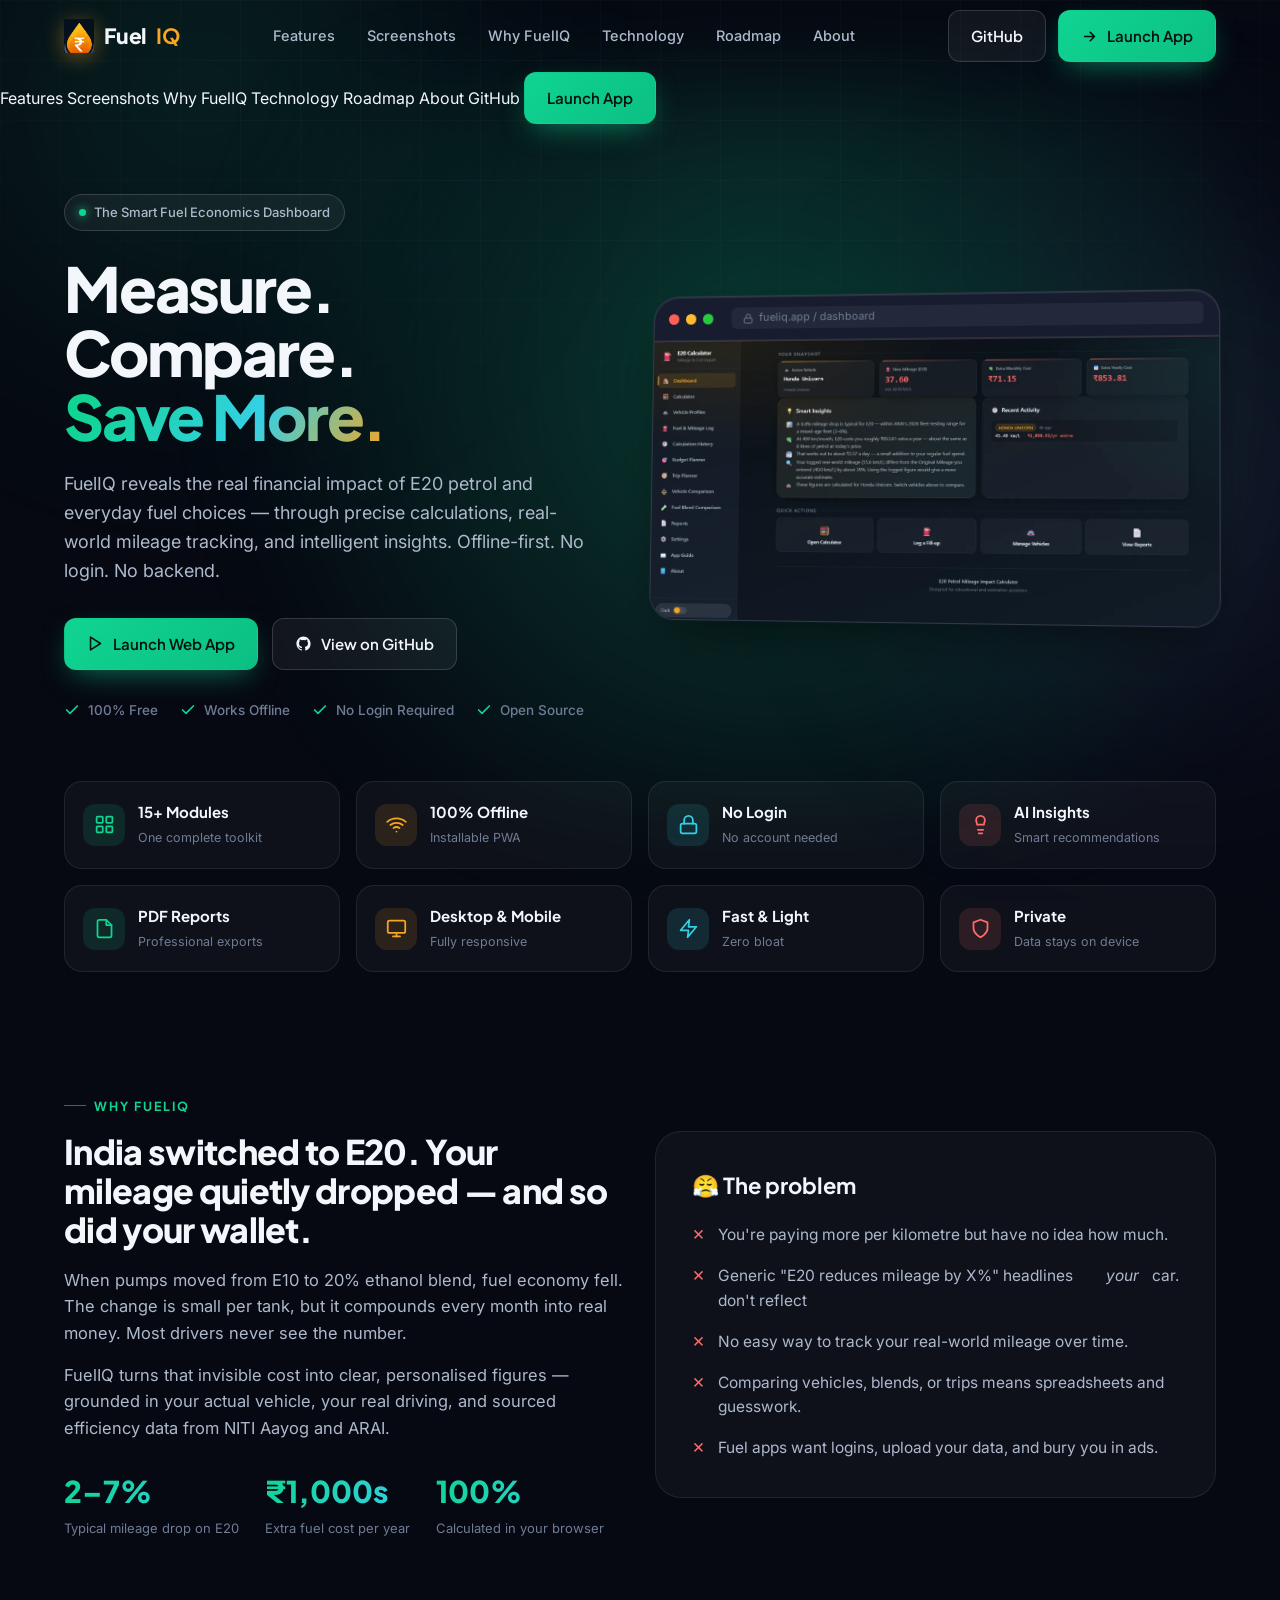
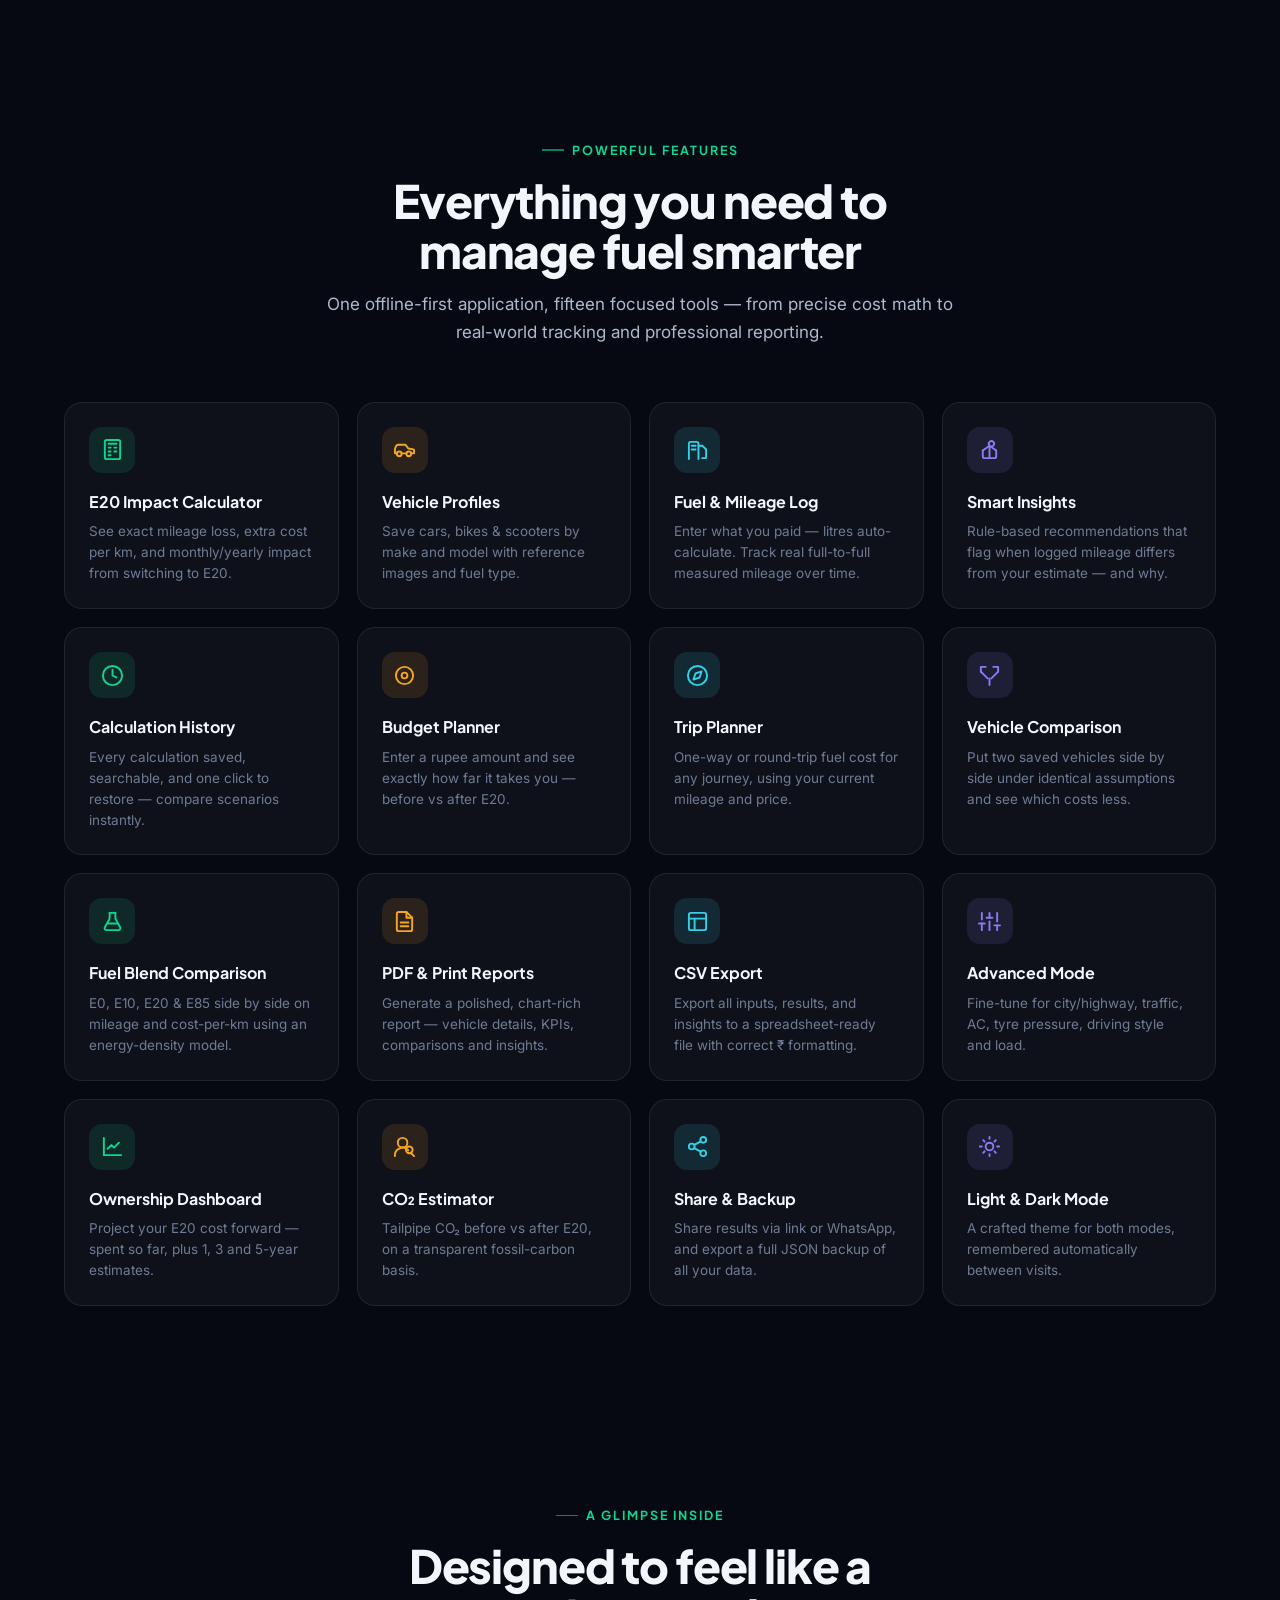
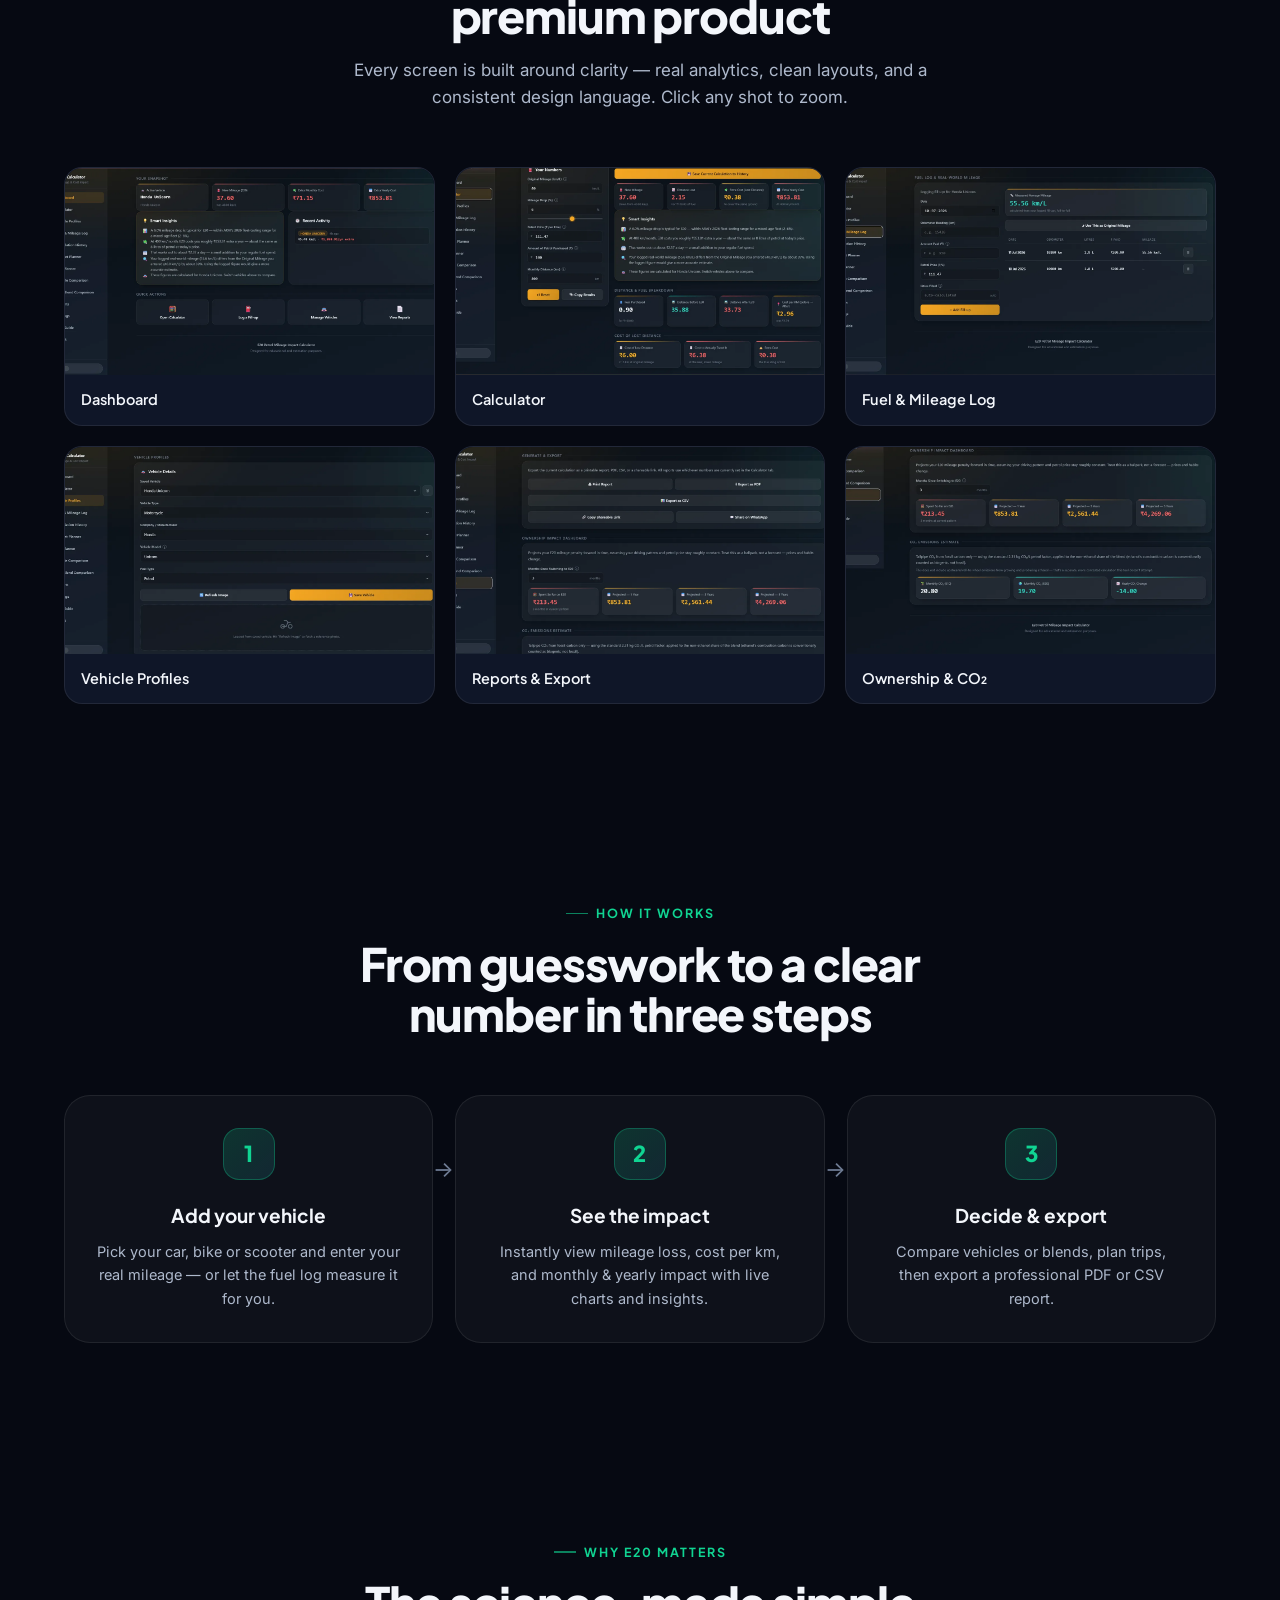
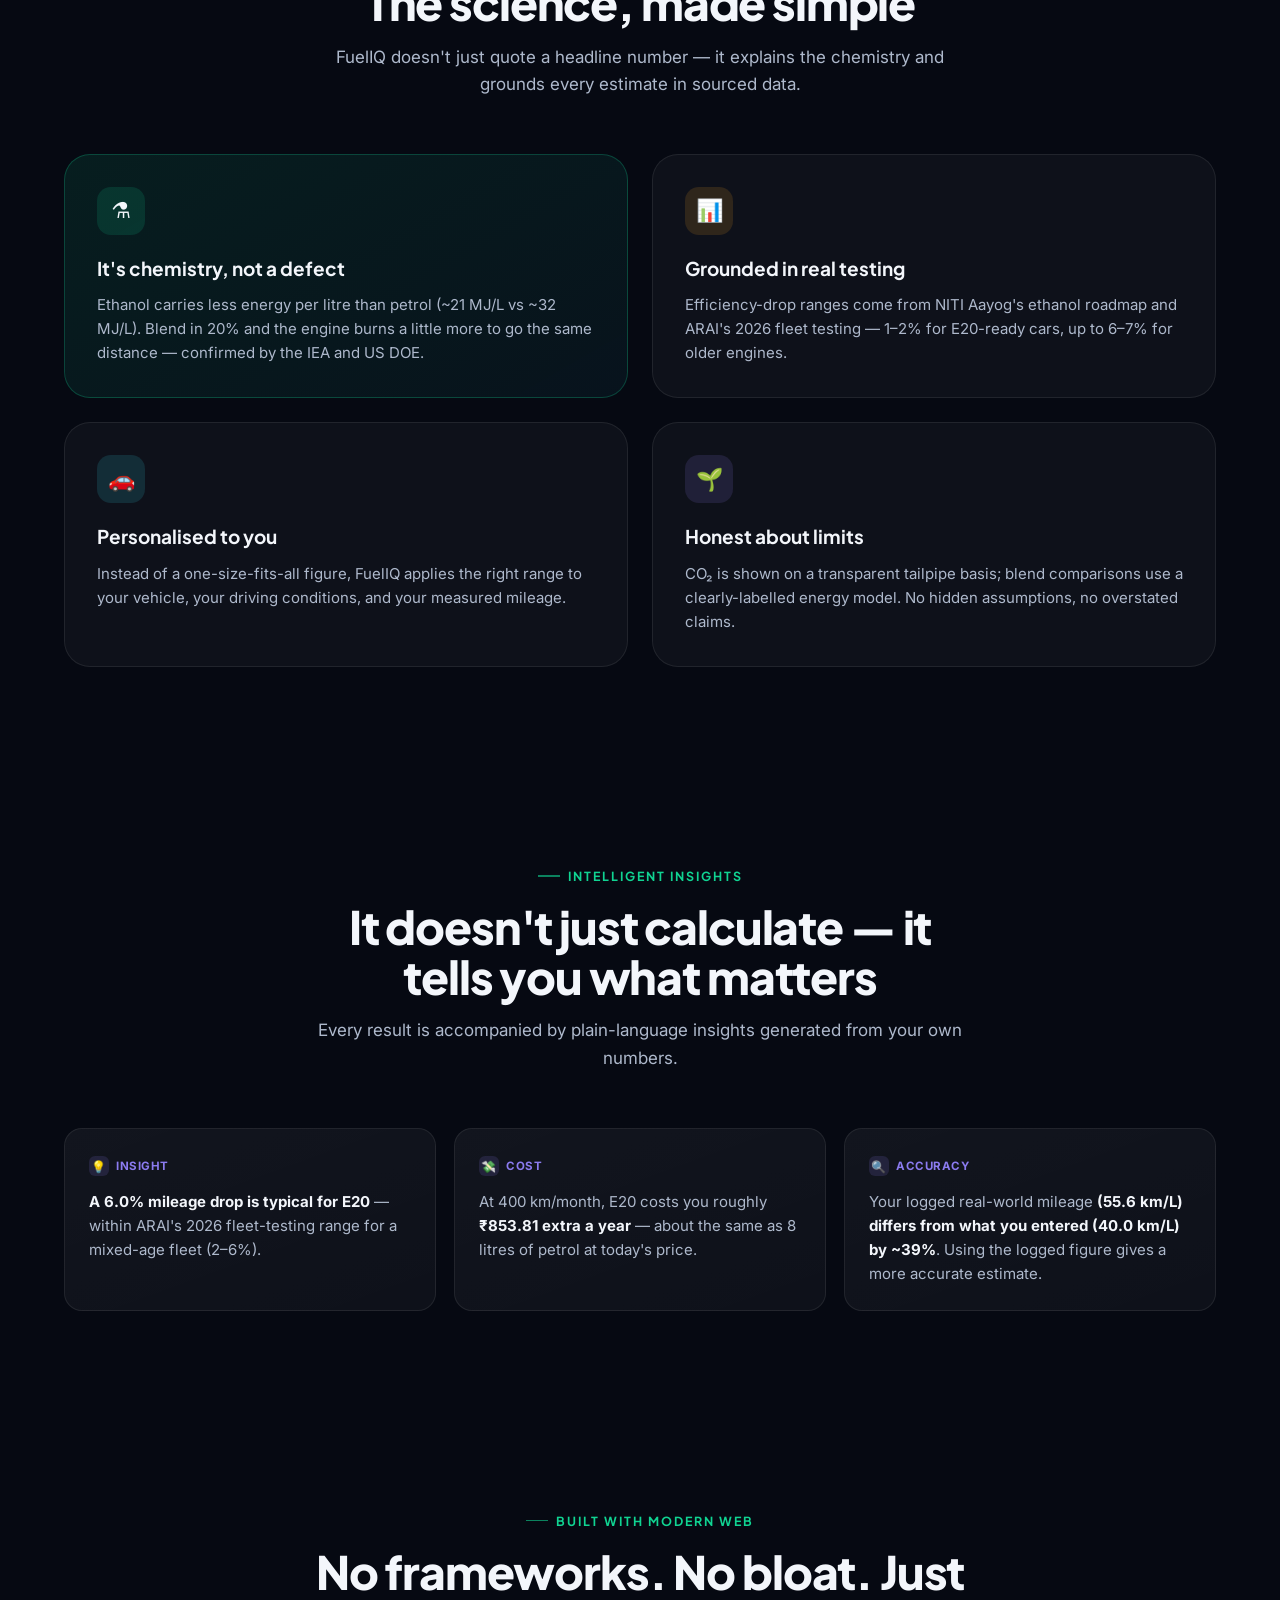
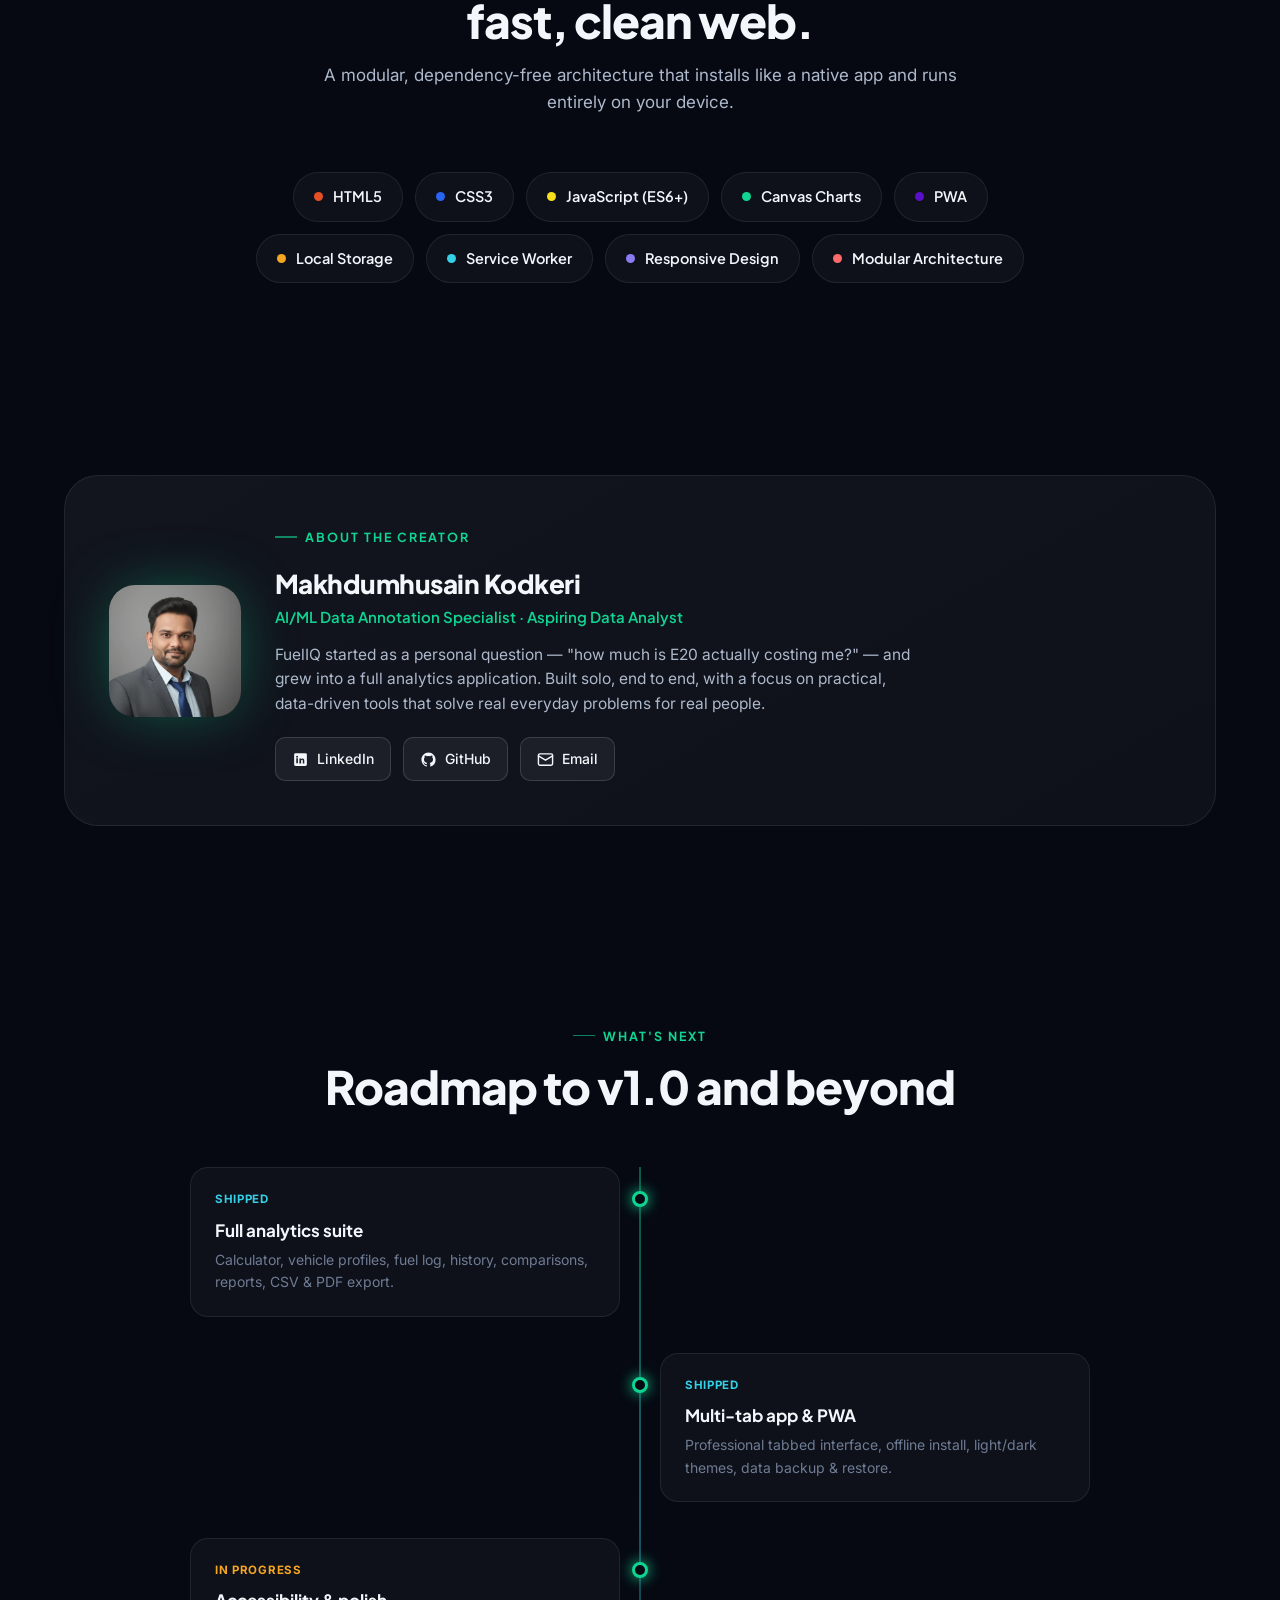
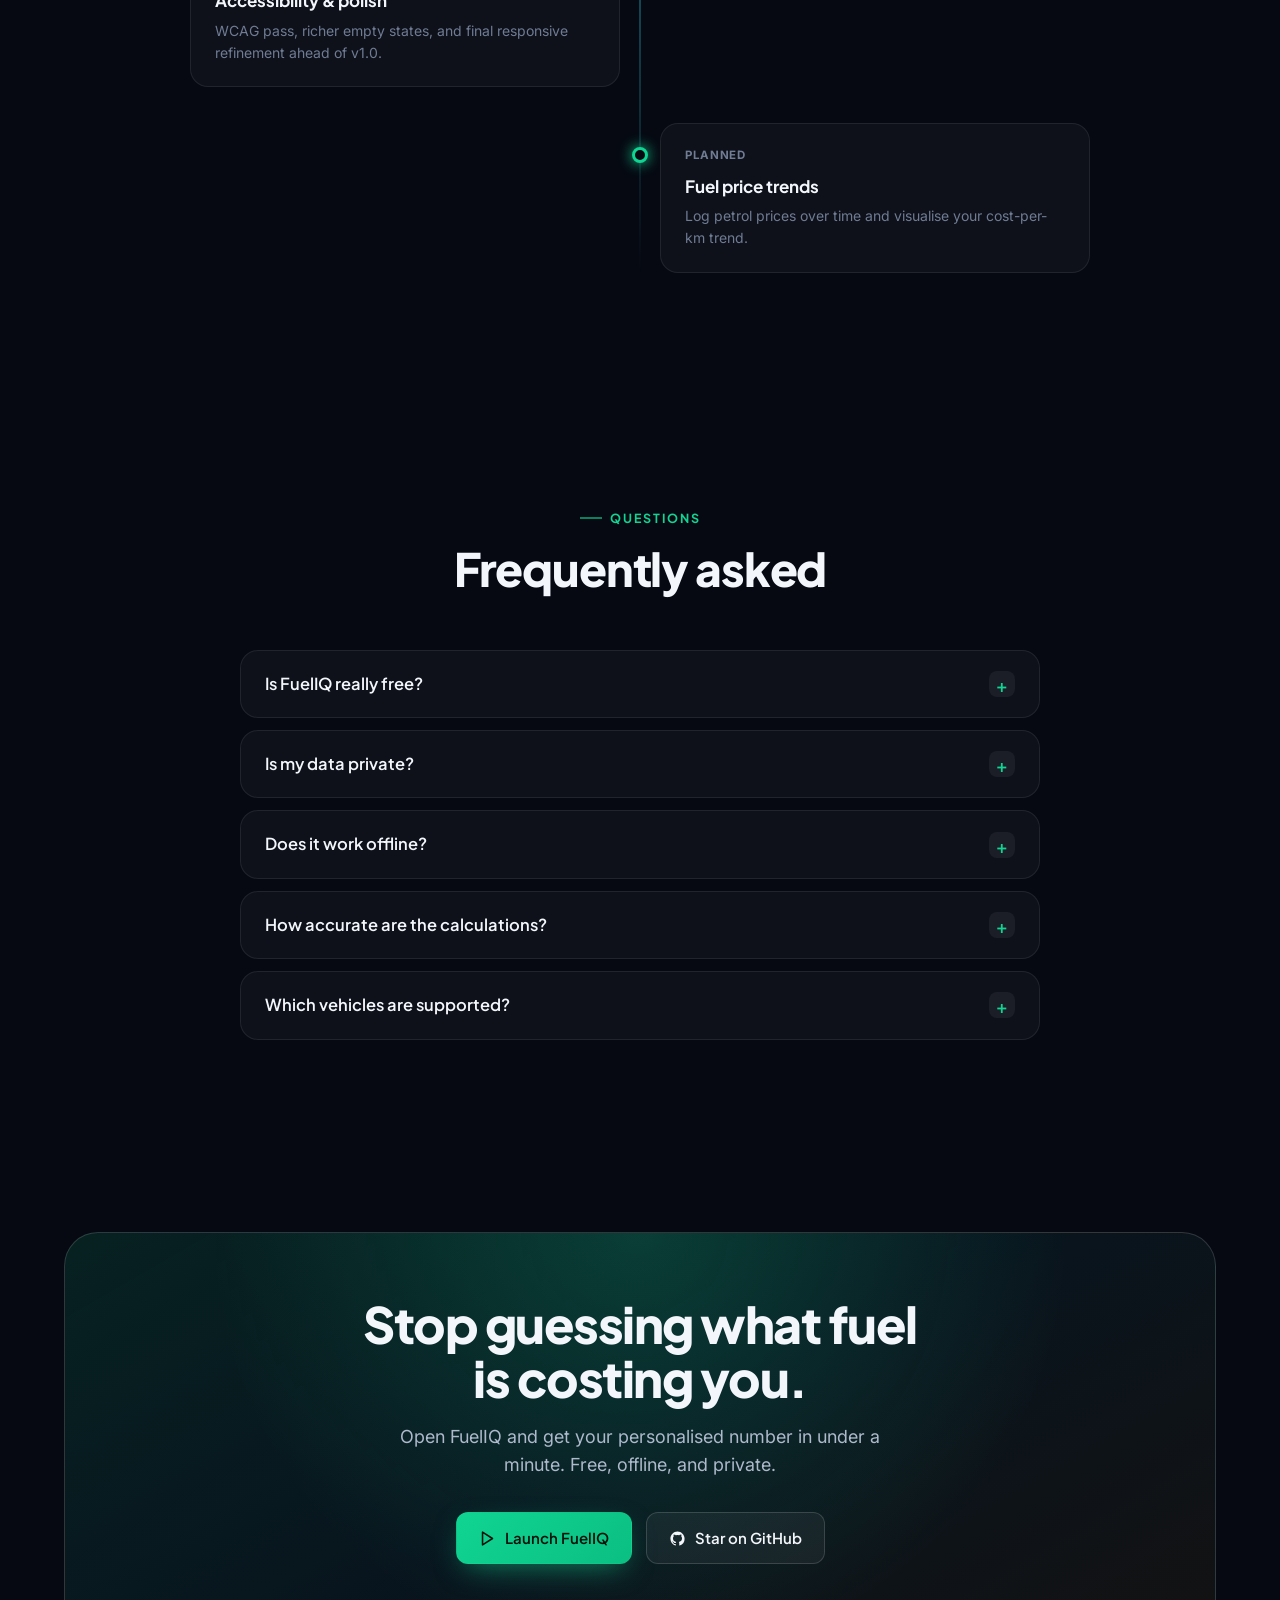
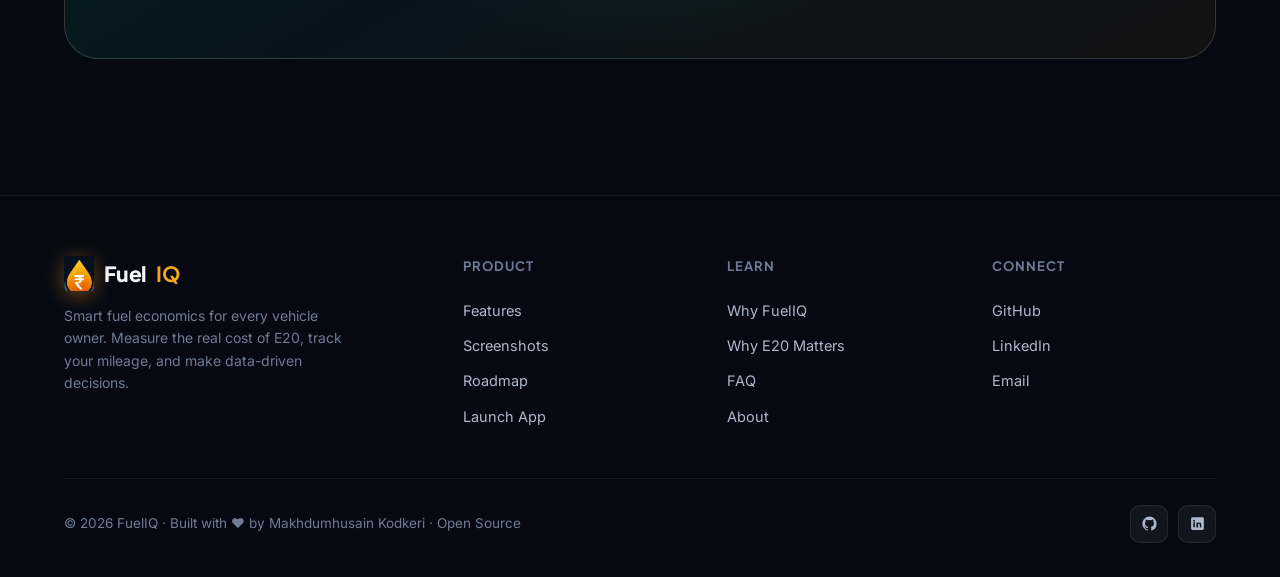
==== index.html @ 0dca6114 "Initial Deploy Initial Deploy" ====
<!DOCTYPE html>
<html lang="en">
<head>
<meta charset="UTF-8">
<meta name="viewport" content="width=device-width, initial-scale=1.0">
<title>FuelIQ — Measure. Compare. Save. | Smart Fuel Economics</title>
<meta name="description" content="FuelIQ is a premium offline-first PWA that reveals the real financial impact of E20 petrol and everyday fuel choices — mileage loss, extra cost, ownership impact, AI insights, and professional reports. No login. No backend.">
<meta name="keywords" content="FuelIQ, E20 calculator, fuel mileage, petrol cost, ethanol blend, PWA, fuel economics, mileage tracker">
<meta name="author" content="Makhdumhusain Kodkeri">
<meta name="theme-color" content="#070b16">
<!-- Open Graph / social -->
<meta property="og:type" content="website">
<meta property="og:title" content="FuelIQ — Measure. Compare. Save.">
<meta property="og:description" content="Understand the real financial impact of E20 petrol and everyday fuel choices through intelligent calculations and analytics.">
<meta property="og:image" content="[data-uri]">
<meta name="twitter:card" content="summary_large_image">
<link rel="icon" href="[data-uri]">
<link rel="apple-touch-icon" href="[data-uri]">
<link rel="preconnect" href="https://fonts.googleapis.com">
<link rel="preconnect" href="https://fonts.gstatic.com" crossorigin>
<link href="https://fonts.googleapis.com/css2?family=Plus+Jakarta+Sans:wght@400;500;600;700;800&family=Inter:wght@400;500;600&display=swap" rel="stylesheet">
<style>
  :root{
    /* Base */
    --bg-0:#060912;
    --bg-1:#0a0f1e;
    --bg-2:#0f1628;
    --surface:rgba(255,255,255,0.035);
    --surface-2:rgba(255,255,255,0.05);
    --brd:rgba(255,255,255,0.08);
    --brd-hi:rgba(255,255,255,0.15);
    /* Text */
    --t0:#f3f6fb;
    --t1:#aeb9cc;
    --t2:#6f7c94;
    /* Accents */
    --emerald:#10d492;
    --amber:#f5a623;
    --coral:#ff6b6b;
    --cyan:#35d0e6;
    --violet:#8b7bf0;
    /* Radii */
    --r-sm:12px;
    --r-md:18px;
    --r-lg:26px;
    --r-xl:34px;
    --f-display:'Plus Jakarta Sans','Segoe UI',system-ui,sans-serif;
    --f-body:'Inter','Segoe UI',system-ui,sans-serif;
    --maxw:1200px;
    --shadow:0 24px 60px -24px rgba(0,0,0,0.7);
    --glow-emerald:0 0 60px -12px rgba(16,212,146,0.5);
  }
  *{margin:0;padding:0;box-sizing:border-box}
  html{scroll-behavior:smooth;scroll-padding-top:90px}
  body{
    font-family:var(--f-body);
    background:var(--bg-0);
    color:var(--t0);
    line-height:1.6;
    overflow-x:hidden;
    -webkit-font-smoothing:antialiased;
  }
  /* Ambient background glows */
  .bg-mesh{position:fixed;inset:0;z-index:-2;overflow:hidden;pointer-events:none}
  .bg-mesh::before,.bg-mesh::after{content:"";position:absolute;border-radius:50%;filter:blur(120px);opacity:.5}
  .bg-mesh::before{width:640px;height:640px;top:-220px;left:-120px;background:radial-gradient(circle,rgba(16,212,146,0.35),transparent 70%)}
  .bg-mesh::after{width:720px;height:720px;top:120px;right:-260px;background:radial-gradient(circle,rgba(139,123,240,0.28),transparent 70%)}
  .bg-grid{position:fixed;inset:0;z-index:-1;pointer-events:none;
    background-image:linear-gradient(rgba(255,255,255,0.025) 1px,transparent 1px),linear-gradient(90deg,rgba(255,255,255,0.025) 1px,transparent 1px);
    background-size:60px 60px;
    mask-image:radial-gradient(ellipse 80% 60% at 50% 0%,#000 40%,transparent 100%);
    -webkit-mask-image:radial-gradient(ellipse 80% 60% at 50% 0%,#000 40%,transparent 100%);
  }
  a{color:inherit;text-decoration:none}
  img{max-width:100%;display:block}
  .wrap{max-width:var(--maxw);margin:0 auto;padding:0 24px}
  .accent-emerald{color:var(--emerald)}
  .accent-amber{color:var(--amber)}

  /* ---------- Buttons ---------- */
  .btn{
    display:inline-flex;align-items:center;gap:9px;font-family:var(--f-display);
    font-weight:600;font-size:15px;padding:13px 22px;border-radius:var(--r-sm);
    cursor:pointer;border:1px solid transparent;transition:transform .18s ease,box-shadow .25s ease,background .2s ease,border-color .2s ease;
    white-space:nowrap;
  }
  .btn:active{transform:translateY(1px)}
  .btn-primary{background:linear-gradient(135deg,var(--emerald),#0bbf82);color:#04120c;box-shadow:0 10px 30px -10px rgba(16,212,146,0.6)}
  .btn-primary:hover{transform:translateY(-2px);box-shadow:0 16px 40px -10px rgba(16,212,146,0.75)}
  .btn-ghost{background:var(--surface-2);color:var(--t0);border-color:var(--brd-hi)}
  .btn-ghost:hover{background:rgba(255,255,255,0.09);transform:translateY(-2px)}
  .btn svg{width:17px;height:17px}

  /* ---------- Nav ---------- */
  header.nav{position:sticky;top:0;z-index:100;transition:background .3s ease,border-color .3s ease,backdrop-filter .3s}
  header.nav.scrolled{background:rgba(8,12,22,0.72);backdrop-filter:blur(18px) saturate(140%);-webkit-backdrop-filter:blur(18px) saturate(140%);border-bottom:1px solid var(--brd)}
  .nav-inner{display:flex;align-items:center;justify-content:space-between;height:72px;max-width:var(--maxw);margin:0 auto;padding:0 24px}
  .brand{display:flex;align-items:center;gap:10px;font-family:var(--f-display);font-weight:800;font-size:21px;letter-spacing:-.01em}
  .brand img{width:30px;height:auto;filter:drop-shadow(0 4px 10px rgba(245,166,35,0.4))}
  .brand b{color:var(--amber)}
  .nav-links{display:flex;align-items:center;gap:6px}
  .nav-links a{color:var(--t1);font-size:14.5px;font-weight:500;padding:8px 13px;border-radius:9px;transition:color .18s,background .18s}
  .nav-links a:hover{color:var(--t0);background:var(--surface-2)}
  .nav-cta{display:flex;align-items:center;gap:12px}
  .hamburger{display:none;flex-direction:column;gap:5px;background:none;border:none;cursor:pointer;padding:8px}
  .hamburger span{width:22px;height:2px;background:var(--t0);border-radius:2px;transition:.25s}
  .hamburger.open span:nth-child(1){transform:translateY(7px) rotate(45deg)}
  .hamburger.open span:nth-child(2){opacity:0}
  .hamburger.open span:nth-child(3){transform:translateY(-7px) rotate(-45deg)}

  /* ---------- Section scaffolding ---------- */
  section{position:relative;padding:96px 0}
  .eyebrow{display:inline-flex;align-items:center;gap:8px;font-family:var(--f-display);font-size:12.5px;font-weight:700;letter-spacing:.16em;text-transform:uppercase;color:var(--emerald);margin-bottom:16px}
  .eyebrow::before{content:"";width:22px;height:1.5px;background:var(--emerald);opacity:.6}
  .section-head{text-align:center;max-width:660px;margin:0 auto 56px}
  .section-head .eyebrow{justify-content:center}
  h2.sec-title{font-family:var(--f-display);font-weight:800;font-size:clamp(30px,4vw,46px);line-height:1.08;letter-spacing:-.025em;margin-bottom:16px}
  .sec-sub{color:var(--t1);font-size:17px}

  /* ---------- Hero ---------- */
  .hero{padding:70px 0 60px}
  .hero-grid{display:grid;grid-template-columns:1.05fr 1.15fr;gap:54px;align-items:center}
  .hero-badge{display:inline-flex;align-items:center;gap:8px;background:var(--surface-2);border:1px solid var(--brd-hi);
    padding:7px 14px;border-radius:999px;font-size:13px;color:var(--t1);font-weight:500;margin-bottom:26px}
  .hero-badge .dot{width:7px;height:7px;border-radius:50%;background:var(--emerald);box-shadow:0 0 10px var(--emerald);animation:pulse 2.2s infinite}
  h1.hero-title{font-family:var(--f-display);font-weight:800;font-size:clamp(38px,5.4vw,62px);line-height:1.03;letter-spacing:-.035em;margin-bottom:22px}
  h1.hero-title .grad{background:linear-gradient(120deg,var(--emerald) 10%,var(--cyan) 60%,var(--amber) 100%);-webkit-background-clip:text;background-clip:text;-webkit-text-fill-color:transparent}
  .hero-desc{font-size:18px;color:var(--t1);max-width:520px;margin-bottom:32px}
  .hero-actions{display:flex;gap:14px;flex-wrap:wrap;margin-bottom:30px}
  .hero-trust{display:flex;gap:22px;flex-wrap:wrap}
  .hero-trust .ht{display:flex;align-items:center;gap:8px;font-size:13.5px;color:var(--t2);font-weight:500}
  .hero-trust svg{width:16px;height:16px;color:var(--emerald)}

  /* Browser mockup */
  .mockup{position:relative;border-radius:var(--r-lg);overflow:hidden;border:1px solid var(--brd-hi);
    background:var(--bg-2);box-shadow:var(--shadow),0 0 0 1px rgba(255,255,255,0.02);
    transform:perspective(1600px) rotateY(-8deg) rotateX(3deg);transition:transform .5s ease}
  .mockup:hover{transform:perspective(1600px) rotateY(-3deg) rotateX(1deg)}
  .mockup::after{content:"";position:absolute;inset:0;border-radius:var(--r-lg);pointer-events:none;box-shadow:inset 0 1px 0 rgba(255,255,255,0.08)}
  .mockup-bar{display:flex;align-items:center;gap:7px;padding:11px 15px;background:rgba(255,255,255,0.03);border-bottom:1px solid var(--brd)}
  .mockup-bar .d{width:11px;height:11px;border-radius:50%}
  .mockup-bar .d.r{background:#ff5f57}.mockup-bar .d.y{background:#febc2e}.mockup-bar .d.g{background:#28c840}
  .mockup-bar .url{margin-left:12px;flex:1;height:22px;border-radius:6px;background:rgba(255,255,255,0.05);display:flex;align-items:center;padding:0 12px;font-size:11px;color:var(--t2);gap:6px}
  .mockup img{width:100%;display:block}
  .hero-glow{position:absolute;inset:-40px;z-index:-1;background:radial-gradient(circle at 60% 40%,rgba(16,212,146,0.25),transparent 60%);filter:blur(50px)}

  /* ---------- Trust strip ---------- */
  .trust-strip{padding:0 0 20px}
  .trust-grid{display:grid;grid-template-columns:repeat(4,1fr);gap:16px}
  .trust-card{display:flex;align-items:center;gap:13px;background:var(--surface);border:1px solid var(--brd);
    border-radius:var(--r-md);padding:18px 18px;transition:border-color .25s,transform .25s,background .25s}
  .trust-card:hover{border-color:var(--brd-hi);transform:translateY(-3px);background:var(--surface-2)}
  .trust-ic{width:42px;height:42px;border-radius:12px;display:grid;place-items:center;flex-shrink:0;background:rgba(16,212,146,0.12)}
  .trust-ic svg{width:21px;height:21px;color:var(--emerald)}
  .trust-card:nth-child(4n+2) .trust-ic{background:rgba(245,166,35,0.12)}.trust-card:nth-child(4n+2) .trust-ic svg{color:var(--amber)}
  .trust-card:nth-child(4n+3) .trust-ic{background:rgba(53,208,230,0.12)}.trust-card:nth-child(4n+3) .trust-ic svg{color:var(--cyan)}
  .trust-card:nth-child(4n+4) .trust-ic{background:rgba(255,107,107,0.12)}.trust-card:nth-child(4n+4) .trust-ic svg{color:var(--coral)}
  .trust-card b{font-family:var(--f-display);font-weight:700;font-size:15px;display:block}
  .trust-card span{font-size:12.5px;color:var(--t2)}

  /* ---------- Why ---------- */
  .why-grid{display:grid;grid-template-columns:1fr 1fr;gap:30px;align-items:center}
  .why-problem{background:var(--surface);border:1px solid var(--brd);border-radius:var(--r-lg);padding:36px}
  .why-problem h3{font-family:var(--f-display);font-size:22px;font-weight:700;margin-bottom:20px;display:flex;align-items:center;gap:10px}
  .prob-list{list-style:none;display:flex;flex-direction:column;gap:16px}
  .prob-list li{display:flex;gap:13px;color:var(--t1);font-size:15.5px}
  .prob-list .x{color:var(--coral);flex-shrink:0;font-weight:700}
  .why-solution h3{font-family:var(--f-display);font-size:clamp(26px,3vw,34px);font-weight:800;line-height:1.15;letter-spacing:-.02em;margin-bottom:18px}
  .why-solution p{color:var(--t1);font-size:16.5px;margin-bottom:16px}
  .why-stat{display:flex;gap:26px;margin-top:26px;flex-wrap:wrap}
  .why-stat .s b{font-family:var(--f-display);font-size:30px;font-weight:800;background:linear-gradient(120deg,var(--emerald),var(--cyan));-webkit-background-clip:text;background-clip:text;-webkit-text-fill-color:transparent;display:block}
  .why-stat .s span{font-size:13px;color:var(--t2)}

  /* ---------- Features ---------- */
  .feat-grid{display:grid;grid-template-columns:repeat(4,1fr);gap:18px}
  .feat-card{background:var(--surface);border:1px solid var(--brd);border-radius:var(--r-md);padding:24px;transition:border-color .25s,transform .25s,background .25s;position:relative;overflow:hidden}
  .feat-card::before{content:"";position:absolute;top:0;left:0;right:0;height:2px;background:linear-gradient(90deg,var(--emerald),transparent);opacity:0;transition:opacity .3s}
  .feat-card:hover{transform:translateY(-4px);border-color:var(--brd-hi);background:var(--surface-2)}
  .feat-card:hover::before{opacity:1}
  .feat-ic{width:46px;height:46px;border-radius:13px;display:grid;place-items:center;margin-bottom:16px;background:rgba(16,212,146,0.12)}
  .feat-ic svg{width:23px;height:23px;color:var(--emerald)}
  .feat-card:nth-child(4n+2) .feat-ic{background:rgba(245,166,35,0.12)}.feat-card:nth-child(4n+2) .feat-ic svg{color:var(--amber)}
  .feat-card:nth-child(4n+3) .feat-ic{background:rgba(53,208,230,0.12)}.feat-card:nth-child(4n+3) .feat-ic svg{color:var(--cyan)}
  .feat-card:nth-child(4n+4) .feat-ic{background:rgba(139,123,240,0.12)}.feat-card:nth-child(4n+4) .feat-ic svg{color:var(--violet)}
  .feat-card h4{font-family:var(--f-display);font-size:16px;font-weight:700;margin-bottom:7px}
  .feat-card p{font-size:13.5px;color:var(--t2);line-height:1.55}

  /* ---------- Gallery ---------- */
  .gal-grid{display:grid;grid-template-columns:repeat(3,1fr);gap:20px}
  .gal-card{border-radius:var(--r-md);overflow:hidden;border:1px solid var(--brd);background:var(--bg-2);cursor:pointer;position:relative;transition:transform .3s,border-color .3s,box-shadow .3s}
  .gal-card:hover{transform:translateY(-5px);border-color:var(--brd-hi);box-shadow:var(--shadow)}
  .gal-card .gimg{overflow:hidden;aspect-ratio:16/9;background:#0b1120}
  .gal-card .gimg img{width:100%;height:100%;object-fit:cover;object-position:top;transition:transform .5s ease}
  .gal-card:hover .gimg img{transform:scale(1.07)}
  .gal-cap{display:flex;align-items:center;justify-content:space-between;padding:13px 16px}
  .gal-cap b{font-family:var(--f-display);font-size:14.5px;font-weight:600}
  .gal-cap .zoom{font-size:12px;color:var(--t2);display:flex;align-items:center;gap:5px;opacity:0;transition:opacity .25s}
  .gal-card:hover .gal-cap .zoom{opacity:1}

  /* Lightbox */
  .lightbox{position:fixed;inset:0;z-index:200;background:rgba(4,7,14,0.9);backdrop-filter:blur(10px);display:none;align-items:center;justify-content:center;padding:34px;opacity:0;transition:opacity .3s}
  .lightbox.open{display:flex;opacity:1}
  .lightbox img{max-width:92vw;max-height:88vh;border-radius:var(--r-md);border:1px solid var(--brd-hi);box-shadow:var(--shadow)}
  .lightbox .lb-close{position:absolute;top:22px;right:26px;width:44px;height:44px;border-radius:50%;background:var(--surface-2);border:1px solid var(--brd-hi);color:var(--t0);font-size:22px;cursor:pointer;display:grid;place-items:center}
  .lightbox .lb-nav{position:absolute;top:50%;transform:translateY(-50%);width:50px;height:50px;border-radius:50%;background:var(--surface-2);border:1px solid var(--brd-hi);color:var(--t0);font-size:24px;cursor:pointer;display:grid;place-items:center}
  .lightbox .lb-prev{left:24px}.lightbox .lb-next{right:24px}

  /* ---------- How it works ---------- */
  .steps{display:grid;grid-template-columns:repeat(3,1fr);gap:22px;position:relative}
  .step{background:var(--surface);border:1px solid var(--brd);border-radius:var(--r-lg);padding:32px;text-align:center;position:relative}
  .step-num{width:52px;height:52px;border-radius:16px;margin:0 auto 20px;display:grid;place-items:center;font-family:var(--f-display);font-weight:800;font-size:22px;
    background:linear-gradient(135deg,rgba(16,212,146,0.18),rgba(53,208,230,0.12));color:var(--emerald);border:1px solid rgba(16,212,146,0.3)}
  .step h4{font-family:var(--f-display);font-size:19px;font-weight:700;margin-bottom:10px}
  .step p{color:var(--t1);font-size:14.5px}
  .step-arrow{position:absolute;top:56px;right:-22px;color:var(--t2);font-size:22px;z-index:2}

  /* ---------- E20 ---------- */
  .e20-grid{display:grid;grid-template-columns:1fr 1fr;gap:24px}
  .e20-card{background:var(--surface);border:1px solid var(--brd);border-radius:var(--r-lg);padding:32px}
  .e20-card .ic{width:48px;height:48px;border-radius:14px;display:grid;place-items:center;margin-bottom:18px;font-size:22px}
  .e20-card h4{font-family:var(--f-display);font-size:19px;font-weight:700;margin-bottom:10px}
  .e20-card p{color:var(--t1);font-size:15px}
  .e20-card.feature{background:linear-gradient(150deg,rgba(16,212,146,0.1),rgba(53,208,230,0.05));border-color:rgba(16,212,146,0.25)}

  /* ---------- AI insights ---------- */
  .ai-grid{display:grid;grid-template-columns:repeat(3,1fr);gap:18px}
  .ai-card{background:linear-gradient(160deg,var(--surface-2),var(--surface));border:1px solid var(--brd);border-radius:var(--r-md);padding:24px;position:relative}
  .ai-card .ai-badge{display:inline-flex;align-items:center;gap:7px;font-size:11.5px;font-weight:700;letter-spacing:.05em;text-transform:uppercase;color:var(--violet);margin-bottom:14px}
  .ai-card .ai-badge .sp{width:20px;height:20px;border-radius:6px;background:rgba(139,123,240,0.15);display:grid;place-items:center;font-size:12px}
  .ai-card p{font-size:15px;color:var(--t1);line-height:1.6}
  .ai-card p b{color:var(--t0)}

  /* ---------- Technology ---------- */
  .tech-grid{display:flex;flex-wrap:wrap;gap:12px;justify-content:center;max-width:840px;margin:0 auto}
  .tech-badge{display:inline-flex;align-items:center;gap:10px;background:var(--surface);border:1px solid var(--brd);
    padding:12px 20px;border-radius:999px;font-family:var(--f-display);font-weight:600;font-size:14.5px;transition:border-color .25s,transform .25s,background .25s}
  .tech-badge:hover{border-color:var(--brd-hi);transform:translateY(-2px);background:var(--surface-2)}
  .tech-badge .tdot{width:9px;height:9px;border-radius:50%}

  /* ---------- Creator ---------- */
  .creator{display:grid;grid-template-columns:auto 1fr;gap:34px;align-items:center;
    background:linear-gradient(150deg,var(--surface-2),var(--surface));border:1px solid var(--brd);border-radius:var(--r-xl);padding:44px}
  .avatar{width:132px;height:132px;border-radius:26px;object-fit:cover;display:grid;place-items:center;font-family:var(--f-display);font-weight:800;font-size:44px;color:#04120c;
    background:linear-gradient(140deg,var(--emerald),var(--cyan) 70%,var(--amber));box-shadow:var(--glow-emerald);position:relative}
  
  .creator h3{font-family:var(--f-display);font-size:26px;font-weight:800;letter-spacing:-.02em}
  .creator .role{color:var(--emerald);font-weight:600;font-size:15px;margin-bottom:14px;font-family:var(--f-display)}
  .creator p{color:var(--t1);font-size:15.5px;margin-bottom:20px;max-width:640px}
  .creator .socials{display:flex;gap:12px;flex-wrap:wrap}
  .social-link{display:inline-flex;align-items:center;gap:8px;background:var(--surface-2);border:1px solid var(--brd-hi);
    padding:10px 16px;border-radius:10px;font-size:14px;font-weight:500;transition:transform .2s,background .2s,border-color .2s}
  .social-link:hover{transform:translateY(-2px);background:rgba(255,255,255,0.08)}
  .social-link svg{width:17px;height:17px}

  /* ---------- Roadmap ---------- */
  .road{position:relative;max-width:900px;margin:0 auto}
  .road::before{content:"";position:absolute;left:50%;top:0;bottom:0;width:2px;background:linear-gradient(180deg,var(--emerald),var(--cyan),transparent);transform:translateX(-50%);opacity:.4}
  .road-item{display:grid;grid-template-columns:1fr 1fr;gap:40px;margin-bottom:36px;position:relative}
  .road-item .rc{background:var(--surface);border:1px solid var(--brd);border-radius:var(--r-md);padding:22px 24px}
  .road-item:nth-child(odd) .rc{grid-column:1}
  .road-item:nth-child(even) .rc{grid-column:2}
  .road-dot{position:absolute;left:50%;top:24px;transform:translateX(-50%);width:16px;height:16px;border-radius:50%;background:var(--bg-0);border:3px solid var(--emerald);box-shadow:0 0 14px var(--emerald);z-index:2}
  .road-item .tag{font-size:11.5px;font-weight:700;letter-spacing:.06em;text-transform:uppercase;color:var(--cyan);margin-bottom:8px;display:block}
  .road-item h4{font-family:var(--f-display);font-size:17px;font-weight:700;margin-bottom:5px}
  .road-item p{font-size:14px;color:var(--t2)}

  /* ---------- FAQ ---------- */
  .faq{max-width:800px;margin:0 auto;display:flex;flex-direction:column;gap:12px}
  .faq-item{background:var(--surface);border:1px solid var(--brd);border-radius:var(--r-md);overflow:hidden;transition:border-color .25s}
  .faq-item[open]{border-color:var(--brd-hi)}
  .faq-item summary{list-style:none;cursor:pointer;padding:20px 24px;display:flex;align-items:center;justify-content:space-between;gap:16px;font-family:var(--f-display);font-weight:600;font-size:16.5px}
  .faq-item summary::-webkit-details-marker{display:none}
  .faq-item summary .q-ic{width:26px;height:26px;flex-shrink:0;border-radius:8px;background:var(--surface-2);display:grid;place-items:center;color:var(--emerald);font-size:18px;transition:transform .3s,background .3s}
  .faq-item[open] summary .q-ic{transform:rotate(45deg);background:rgba(16,212,146,0.15)}
  .faq-item .faq-body{padding:0 24px 22px;color:var(--t1);font-size:15px;line-height:1.65}

  /* ---------- Final CTA ---------- */
  .final-cta{text-align:center;background:linear-gradient(150deg,rgba(16,212,146,0.12),rgba(53,208,230,0.06),rgba(245,166,35,0.06));
    border:1px solid var(--brd-hi);border-radius:var(--r-xl);padding:64px 34px;position:relative;overflow:hidden}
  .final-cta::before{content:"";position:absolute;inset:0;background:radial-gradient(circle at 50% 0%,rgba(16,212,146,0.2),transparent 60%);pointer-events:none}
  .final-cta h2{font-family:var(--f-display);font-weight:800;font-size:clamp(30px,4.4vw,50px);line-height:1.08;letter-spacing:-.03em;margin-bottom:18px;position:relative}
  .final-cta p{color:var(--t1);font-size:18px;max-width:520px;margin:0 auto 32px;position:relative}
  .final-cta .hero-actions{justify-content:center;position:relative}

  /* ---------- Footer ---------- */
  footer.foot{border-top:1px solid var(--brd);padding:60px 0 34px;margin-top:40px}
  .foot-grid{display:grid;grid-template-columns:1.6fr 1fr 1fr 1fr;gap:40px;margin-bottom:44px}
  .foot-brand .brand{margin-bottom:14px}
  .foot-brand p{color:var(--t2);font-size:14px;max-width:280px}
  .foot-col h5{font-family:var(--f-display);font-size:13px;font-weight:700;letter-spacing:.08em;text-transform:uppercase;color:var(--t2);margin-bottom:16px}
  .foot-col a{display:block;color:var(--t1);font-size:14.5px;padding:6px 0;transition:color .18s}
  .foot-col a:hover{color:var(--emerald)}
  .foot-bottom{display:flex;align-items:center;justify-content:space-between;padding-top:26px;border-top:1px solid var(--brd);flex-wrap:wrap;gap:14px}
  .foot-bottom p{color:var(--t2);font-size:13.5px}
  .foot-social{display:flex;gap:10px}
  .foot-social a{width:38px;height:38px;border-radius:10px;background:var(--surface-2);border:1px solid var(--brd);display:grid;place-items:center;transition:transform .2s,background .2s}
  .foot-social a:hover{transform:translateY(-2px);background:rgba(255,255,255,0.08)}
  .foot-social svg{width:17px;height:17px;color:var(--t1)}

  /* ---------- Reveal animation ---------- */
  .reveal{opacity:0;transform:translateY(26px);transition:opacity .7s cubic-bezier(.2,.7,.2,1),transform .7s cubic-bezier(.2,.7,.2,1)}
  .reveal.in{opacity:1;transform:none}
  @keyframes pulse{0%,100%{opacity:1}50%{opacity:.35}}

  /* ---------- Responsive ---------- */
  @media (max-width:980px){
    .hero-grid{grid-template-columns:1fr;gap:40px}
    .mockup{transform:none}
    .why-grid,.e20-grid{grid-template-columns:1fr}
    .trust-grid{grid-template-columns:repeat(2,1fr)}
    .feat-grid{grid-template-columns:repeat(2,1fr)}
    .gal-grid,.ai-grid,.steps{grid-template-columns:1fr}
    .step-arrow{display:none}
    .foot-grid{grid-template-columns:1fr 1fr}
    .road::before{left:18px}
    .road-item{grid-template-columns:1fr;gap:0}
    .road-item .rc{grid-column:1 !important;margin-left:44px}
    .road-dot{left:18px}
  }
  @media (max-width:680px){
    .nav-links,.nav-cta .btn-launch-desktop{display:none}
    .hamburger{display:flex}
    .mobile-menu{display:none;position:fixed;top:72px;left:0;right:0;z-index:99;background:rgba(8,12,22,0.97);backdrop-filter:blur(18px);border-bottom:1px solid var(--brd);padding:16px 24px;flex-direction:column;gap:4px}
    .mobile-menu.open{display:flex}
    .mobile-menu a{padding:12px;color:var(--t1);font-weight:500;border-radius:9px}
    .mobile-menu a:hover{background:var(--surface-2);color:var(--t0)}
    .mobile-menu .btn{margin-top:8px;justify-content:center}
    section{padding:66px 0}
    .trust-grid{grid-template-columns:1fr}
    .feat-grid{grid-template-columns:1fr}
    .creator{grid-template-columns:1fr;text-align:center;padding:32px 24px}
    .avatar{margin:0 auto}.creator .socials{justify-content:center}
    .foot-grid{grid-template-columns:1fr}
    .hero-actions .btn{flex:1;justify-content:center}
  }
  @media (prefers-reduced-motion:reduce){
    *{animation:none !important;transition:none !important}
    .reveal{opacity:1;transform:none}
    html{scroll-behavior:auto}
  }
</style>
</head>
<body>
<div class="bg-mesh"></div>
<div class="bg-grid"></div>
<!-- ======================= NAV ======================= -->
<header class="nav" id="nav">
  <div class="nav-inner">
    <a href="#top" class="brand"><img src="[data-uri]" alt="FuelIQ logo"> Fuel<b>IQ</b></a>
    <nav class="nav-links">
      <a href="#features">Features</a>
      <a href="#screenshots">Screenshots</a>
      <a href="#why">Why FuelIQ</a>
      <a href="#tech">Technology</a>
      <a href="#roadmap">Roadmap</a>
      <a href="#about">About</a>
    </nav>
    <div class="nav-cta">
      <a href="https://github.com/Makhdum813" target="_blank" rel="noopener" class="btn btn-ghost btn-launch-desktop">GitHub</a>
      <a href="app/index.html" class="btn btn-primary">
        <svg viewBox="0 0 24 24" fill="none" stroke="currentColor" stroke-width="2.2" stroke-linecap="round" stroke-linejoin="round"><path d="M5 12h14M13 6l6 6-6 6"/></svg>
        Launch App
      </a>
      <button class="hamburger" id="hamburger" aria-label="Toggle menu"><span></span><span></span><span></span></button>
    </div>
  </div>
  <div class="mobile-menu" id="mobileMenu">
    <a href="#features">Features</a>
    <a href="#screenshots">Screenshots</a>
    <a href="#why">Why FuelIQ</a>
    <a href="#tech">Technology</a>
    <a href="#roadmap">Roadmap</a>
    <a href="#about">About</a>
    <a href="https://github.com/Makhdum813" target="_blank" rel="noopener">GitHub</a>
    <a href="app/index.html" class="btn btn-primary">Launch App</a>
  </div>
</header>

<span id="top"></span>
<!-- ======================= HERO ======================= -->
<section class="hero">
  <div class="wrap">
    <div class="hero-grid">
      <div class="hero-copy">
        <div class="hero-badge"><span class="dot"></span> The Smart Fuel Economics Dashboard</div>
        <h1 class="hero-title">Measure. Compare.<br><span class="grad">Save More.</span></h1>
        <p class="hero-desc">FuelIQ reveals the real financial impact of E20 petrol and everyday fuel choices — through precise calculations, real-world mileage tracking, and intelligent insights. Offline-first. No login. No backend.</p>
        <div class="hero-actions">
          <a href="app/index.html" class="btn btn-primary">
            <svg viewBox="0 0 24 24" fill="none" stroke="currentColor" stroke-width="2.2" stroke-linecap="round" stroke-linejoin="round"><path d="M5 3l14 9-14 9V3z"/></svg>
            Launch Web App
          </a>
          <a href="https://github.com/Makhdum813" target="_blank" rel="noopener" class="btn btn-ghost">
            <svg viewBox="0 0 24 24" fill="currentColor"><path d="M12 2C6.48 2 2 6.58 2 12.25c0 4.53 2.87 8.37 6.84 9.73.5.1.68-.22.68-.49 0-.24-.01-.88-.01-1.72-2.78.62-3.37-1.37-3.37-1.37-.45-1.18-1.11-1.49-1.11-1.49-.91-.64.07-.62.07-.62 1 .07 1.53 1.06 1.53 1.06.89 1.56 2.34 1.11 2.91.85.09-.66.35-1.11.63-1.37-2.22-.26-4.55-1.14-4.55-5.07 0-1.12.39-2.03 1.03-2.75-.1-.26-.45-1.3.1-2.71 0 0 .84-.28 2.75 1.05a9.4 9.4 0 015 0c1.91-1.33 2.75-1.05 2.75-1.05.55 1.41.2 2.45.1 2.71.64.72 1.03 1.63 1.03 2.75 0 3.94-2.34 4.81-4.57 5.06.36.32.68.94.68 1.9 0 1.37-.01 2.47-.01 2.81 0 .27.18.6.69.49A10.26 10.26 0 0022 12.25C22 6.58 17.52 2 12 2z"/></svg>
            View on GitHub
          </a>
        </div>
        <div class="hero-trust">
          <div class="ht"><svg viewBox="0 0 24 24" fill="none" stroke="currentColor" stroke-width="2.5" stroke-linecap="round" stroke-linejoin="round"><path d="M20 6L9 17l-5-5"/></svg> 100% Free</div>
          <div class="ht"><svg viewBox="0 0 24 24" fill="none" stroke="currentColor" stroke-width="2.5" stroke-linecap="round" stroke-linejoin="round"><path d="M20 6L9 17l-5-5"/></svg> Works Offline</div>
          <div class="ht"><svg viewBox="0 0 24 24" fill="none" stroke="currentColor" stroke-width="2.5" stroke-linecap="round" stroke-linejoin="round"><path d="M20 6L9 17l-5-5"/></svg> No Login Required</div>
          <div class="ht"><svg viewBox="0 0 24 24" fill="none" stroke="currentColor" stroke-width="2.5" stroke-linecap="round" stroke-linejoin="round"><path d="M20 6L9 17l-5-5"/></svg> Open Source</div>
        </div>
      </div>
      <div class="hero-visual">
        <div class="hero-glow"></div>
        <div class="mockup">
          <div class="mockup-bar">
            <span class="d r"></span><span class="d y"></span><span class="d g"></span>
            <span class="url"><svg width="11" height="11" viewBox="0 0 24 24" fill="none" stroke="currentColor" stroke-width="2"><rect x="3" y="11" width="18" height="11" rx="2"/><path d="M7 11V7a5 5 0 0110 0v4"/></svg> fueliq.app / dashboard</span>
          </div>
          <img src="[data-uri]" alt="FuelIQ Dashboard — your fuel economy overview at a glance" loading="eager">
        </div>
      </div>
    </div>
  </div>
</section>

<!-- ======================= TRUST STRIP ======================= -->
<section class="trust-strip">
  <div class="wrap">
    <div class="trust-grid reveal">
      <div class="trust-card"><div class="trust-ic"><svg viewBox="0 0 24 24" fill="none" stroke="currentColor" stroke-width="2" stroke-linecap="round" stroke-linejoin="round"><rect x="3" y="3" width="7" height="7" rx="1"/><rect x="14" y="3" width="7" height="7" rx="1"/><rect x="3" y="14" width="7" height="7" rx="1"/><rect x="14" y="14" width="7" height="7" rx="1"/></svg></div><div><b>15+ Modules</b><span>One complete toolkit</span></div></div>
      <div class="trust-card"><div class="trust-ic"><svg viewBox="0 0 24 24" fill="none" stroke="currentColor" stroke-width="2" stroke-linecap="round" stroke-linejoin="round"><path d="M5 12.55a11 11 0 0114.08 0"/><path d="M1.42 9a16 16 0 0121.16 0"/><path d="M8.53 16.11a6 6 0 016.95 0"/><line x1="12" y1="20" x2="12" y2="20"/></svg></div><div><b>100% Offline</b><span>Installable PWA</span></div></div>
      <div class="trust-card"><div class="trust-ic"><svg viewBox="0 0 24 24" fill="none" stroke="currentColor" stroke-width="2" stroke-linecap="round" stroke-linejoin="round"><rect x="3" y="11" width="18" height="11" rx="2"/><path d="M7 11V7a5 5 0 0110 0v4"/></svg></div><div><b>No Login</b><span>No account needed</span></div></div>
      <div class="trust-card"><div class="trust-ic"><svg viewBox="0 0 24 24" fill="none" stroke="currentColor" stroke-width="2" stroke-linecap="round" stroke-linejoin="round"><path d="M12 2a5 5 0 00-5 5c0 2 1 3 1 5h8c0-2 1-3 1-5a5 5 0 00-5-5z"/><line x1="9" y1="18" x2="15" y2="18"/><line x1="10" y1="22" x2="14" y2="22"/></svg></div><div><b>AI Insights</b><span>Smart recommendations</span></div></div>
      <div class="trust-card"><div class="trust-ic"><svg viewBox="0 0 24 24" fill="none" stroke="currentColor" stroke-width="2" stroke-linecap="round" stroke-linejoin="round"><path d="M14 2H6a2 2 0 00-2 2v16a2 2 0 002 2h12a2 2 0 002-2V8z"/><path d="M14 2v6h6"/></svg></div><div><b>PDF Reports</b><span>Professional exports</span></div></div>
      <div class="trust-card"><div class="trust-ic"><svg viewBox="0 0 24 24" fill="none" stroke="currentColor" stroke-width="2" stroke-linecap="round" stroke-linejoin="round"><rect x="2" y="3" width="20" height="14" rx="2"/><line x1="8" y1="21" x2="16" y2="21"/><line x1="12" y1="17" x2="12" y2="21"/></svg></div><div><b>Desktop & Mobile</b><span>Fully responsive</span></div></div>
      <div class="trust-card"><div class="trust-ic"><svg viewBox="0 0 24 24" fill="none" stroke="currentColor" stroke-width="2" stroke-linecap="round" stroke-linejoin="round"><polygon points="13 2 3 14 12 14 11 22 21 10 12 10 13 2"/></svg></div><div><b>Fast & Light</b><span>Zero bloat</span></div></div>
      <div class="trust-card"><div class="trust-ic"><svg viewBox="0 0 24 24" fill="none" stroke="currentColor" stroke-width="2" stroke-linecap="round" stroke-linejoin="round"><path d="M12 22s8-4 8-10V5l-8-3-8 3v7c0 6 8 10 8 10z"/></svg></div><div><b>Private</b><span>Data stays on device</span></div></div>
    </div>
  </div>
</section>

<!-- ======================= WHY ======================= -->
<section id="why">
  <div class="wrap">
    <div class="why-grid">
      <div class="why-solution reveal">
        <div class="eyebrow">Why FuelIQ</div>
        <h3>India switched to E20. Your mileage quietly dropped — and so did your wallet.</h3>
        <p>When pumps moved from E10 to 20% ethanol blend, fuel economy fell. The change is small per tank, but it compounds every month into real money. Most drivers never see the number.</p>
        <p>FuelIQ turns that invisible cost into clear, personalised figures — grounded in your actual vehicle, your real driving, and sourced efficiency data from NITI Aayog and ARAI.</p>
        <div class="why-stat">
          <div class="s"><b>2–7%</b><span>Typical mileage drop on E20</span></div>
          <div class="s"><b>₹1,000s</b><span>Extra fuel cost per year</span></div>
          <div class="s"><b>100%</b><span>Calculated in your browser</span></div>
        </div>
      </div>
      <div class="why-problem reveal">
        <h3>😤 The problem</h3>
        <ul class="prob-list">
          <li><span class="x">✕</span> You're paying more per kilometre but have no idea how much.</li>
          <li><span class="x">✕</span> Generic "E20 reduces mileage by X%" headlines don't reflect <em>your</em> car.</li>
          <li><span class="x">✕</span> No easy way to track your real-world mileage over time.</li>
          <li><span class="x">✕</span> Comparing vehicles, blends, or trips means spreadsheets and guesswork.</li>
          <li><span class="x">✕</span> Fuel apps want logins, upload your data, and bury you in ads.</li>
        </ul>
      </div>
    </div>
  </div>
</section>

<!-- ======================= FEATURES ======================= -->
<section id="features">
  <div class="wrap">
    <div class="section-head reveal">
      <div class="eyebrow">Powerful Features</div>
      <h2 class="sec-title">Everything you need to manage fuel smarter</h2>
      <p class="sec-sub">One offline-first application, fifteen focused tools — from precise cost math to real-world tracking and professional reporting.</p>
    </div>
    <div class="feat-grid reveal">
      <div class="feat-card"><div class="feat-ic"><svg viewBox="0 0 24 24" fill="none" stroke="currentColor" stroke-width="2" stroke-linecap="round" stroke-linejoin="round"><rect x="4" y="2" width="16" height="20" rx="2"/><line x1="8" y1="6" x2="16" y2="6"/><line x1="8" y1="10" x2="10" y2="10"/><line x1="14" y1="10" x2="16" y2="10"/><line x1="8" y1="14" x2="10" y2="14"/><line x1="14" y1="14" x2="16" y2="14"/><line x1="8" y1="18" x2="10" y2="18"/></svg></div><h4>E20 Impact Calculator</h4><p>See exact mileage loss, extra cost per km, and monthly/yearly impact from switching to E20.</p></div>
      <div class="feat-card"><div class="feat-ic"><svg viewBox="0 0 24 24" fill="none" stroke="currentColor" stroke-width="2" stroke-linecap="round" stroke-linejoin="round"><path d="M14 16H9m10 0h3v-3.15a1 1 0 00-.84-.99L16 11l-2.7-3.6a1 1 0 00-.8-.4H5.24a2 2 0 00-1.8 1.1l-.8 1.63A6 6 0 002 12.42V16h2"/><circle cx="6.5" cy="16.5" r="2.5"/><circle cx="16.5" cy="16.5" r="2.5"/></svg></div><h4>Vehicle Profiles</h4><p>Save cars, bikes & scooters by make and model with reference images and fuel type.</p></div>
      <div class="feat-card"><div class="feat-ic"><svg viewBox="0 0 24 24" fill="none" stroke="currentColor" stroke-width="2" stroke-linecap="round" stroke-linejoin="round"><path d="M3 22V6a2 2 0 012-2h6a2 2 0 012 2v16"/><path d="M13 8h4l4 4v8a1 1 0 01-1 1h-3"/><line x1="6" y1="8" x2="10" y2="8"/><line x1="6" y1="12" x2="10" y2="12"/></svg></div><h4>Fuel & Mileage Log</h4><p>Enter what you paid — litres auto-calculate. Track real full-to-full measured mileage over time.</p></div>
      <div class="feat-card"><div class="feat-ic"><svg viewBox="0 0 24 24" fill="none" stroke="currentColor" stroke-width="2" stroke-linecap="round" stroke-linejoin="round"><path d="M12 8a2.83 2.83 0 004-4 2.83 2.83 0 00-4 4z"/><path d="M12 8v13"/><path d="M5 13l7-5 7 5"/><path d="M5 13v6a2 2 0 002 2h10a2 2 0 002-2v-6"/></svg></div><h4>Smart Insights</h4><p>Rule-based recommendations that flag when logged mileage differs from your estimate — and why.</p></div>
      <div class="feat-card"><div class="feat-ic"><svg viewBox="0 0 24 24" fill="none" stroke="currentColor" stroke-width="2" stroke-linecap="round" stroke-linejoin="round"><circle cx="12" cy="12" r="10"/><path d="M12 6v6l4 2"/></svg></div><h4>Calculation History</h4><p>Every calculation saved, searchable, and one click to restore — compare scenarios instantly.</p></div>
      <div class="feat-card"><div class="feat-ic"><svg viewBox="0 0 24 24" fill="none" stroke="currentColor" stroke-width="2" stroke-linecap="round" stroke-linejoin="round"><circle cx="12" cy="12" r="3"/><circle cx="12" cy="12" r="9"/></svg></div><h4>Budget Planner</h4><p>Enter a rupee amount and see exactly how far it takes you — before vs after E20.</p></div>
      <div class="feat-card"><div class="feat-ic"><svg viewBox="0 0 24 24" fill="none" stroke="currentColor" stroke-width="2" stroke-linecap="round" stroke-linejoin="round"><circle cx="12" cy="12" r="10"/><polygon points="16.24 7.76 14.12 14.12 7.76 16.24 9.88 9.88 16.24 7.76"/></svg></div><h4>Trip Planner</h4><p>One-way or round-trip fuel cost for any journey, using your current mileage and price.</p></div>
      <div class="feat-card"><div class="feat-ic"><svg viewBox="0 0 24 24" fill="none" stroke="currentColor" stroke-width="2" stroke-linecap="round" stroke-linejoin="round"><path d="M16 3h5v5"/><path d="M8 3H3v5"/><path d="M21 8l-7 7"/><path d="M3 8l7 7"/><path d="M12 22v-7"/></svg></div><h4>Vehicle Comparison</h4><p>Put two saved vehicles side by side under identical assumptions and see which costs less.</p></div>
      <div class="feat-card"><div class="feat-ic"><svg viewBox="0 0 24 24" fill="none" stroke="currentColor" stroke-width="2" stroke-linecap="round" stroke-linejoin="round"><path d="M9 3v6l-5 9a2 2 0 002 3h12a2 2 0 002-3l-5-9V3"/><line x1="9" y1="3" x2="15" y2="3"/><line x1="7" y1="14" x2="17" y2="14"/></svg></div><h4>Fuel Blend Comparison</h4><p>E0, E10, E20 & E85 side by side on mileage and cost-per-km using an energy-density model.</p></div>
      <div class="feat-card"><div class="feat-ic"><svg viewBox="0 0 24 24" fill="none" stroke="currentColor" stroke-width="2" stroke-linecap="round" stroke-linejoin="round"><path d="M14 2H6a2 2 0 00-2 2v16a2 2 0 002 2h12a2 2 0 002-2V8z"/><path d="M14 2v6h6"/><line x1="16" y1="13" x2="8" y2="13"/><line x1="16" y1="17" x2="8" y2="17"/></svg></div><h4>PDF & Print Reports</h4><p>Generate a polished, chart-rich report — vehicle details, KPIs, comparisons and insights.</p></div>
      <div class="feat-card"><div class="feat-ic"><svg viewBox="0 0 24 24" fill="none" stroke="currentColor" stroke-width="2" stroke-linecap="round" stroke-linejoin="round"><rect x="3" y="3" width="18" height="18" rx="2"/><line x1="3" y1="9" x2="21" y2="9"/><line x1="9" y1="21" x2="9" y2="9"/></svg></div><h4>CSV Export</h4><p>Export all inputs, results, and insights to a spreadsheet-ready file with correct ₹ formatting.</p></div>
      <div class="feat-card"><div class="feat-ic"><svg viewBox="0 0 24 24" fill="none" stroke="currentColor" stroke-width="2" stroke-linecap="round" stroke-linejoin="round"><line x1="4" y1="21" x2="4" y2="14"/><line x1="4" y1="10" x2="4" y2="3"/><line x1="12" y1="21" x2="12" y2="12"/><line x1="12" y1="8" x2="12" y2="3"/><line x1="20" y1="21" x2="20" y2="16"/><line x1="20" y1="12" x2="20" y2="3"/><line x1="1" y1="14" x2="7" y2="14"/><line x1="9" y1="8" x2="15" y2="8"/><line x1="17" y1="16" x2="23" y2="16"/></svg></div><h4>Advanced Mode</h4><p>Fine-tune for city/highway, traffic, AC, tyre pressure, driving style and load.</p></div>
      <div class="feat-card"><div class="feat-ic"><svg viewBox="0 0 24 24" fill="none" stroke="currentColor" stroke-width="2" stroke-linecap="round" stroke-linejoin="round"><path d="M3 3v18h18"/><path d="M18.7 8l-5.1 5.2-2.8-2.7L7 14.3"/></svg></div><h4>Ownership Dashboard</h4><p>Project your E20 cost forward — spent so far, plus 1, 3 and 5-year estimates.</p></div>
      <div class="feat-card"><div class="feat-ic"><svg viewBox="0 0 24 24" fill="none" stroke="currentColor" stroke-width="2" stroke-linecap="round" stroke-linejoin="round"><path d="M2 22a8 8 0 0114-6"/><circle cx="10" cy="8" r="5"/><path d="M22 22l-3-3m1.5-3.5a3.5 3.5 0 11-7 0 3.5 3.5 0 017 0z"/></svg></div><h4>CO₂ Estimator</h4><p>Tailpipe CO₂ before vs after E20, on a transparent fossil-carbon basis.</p></div>
      <div class="feat-card"><div class="feat-ic"><svg viewBox="0 0 24 24" fill="none" stroke="currentColor" stroke-width="2" stroke-linecap="round" stroke-linejoin="round"><circle cx="18" cy="5" r="3"/><circle cx="6" cy="12" r="3"/><circle cx="18" cy="19" r="3"/><line x1="8.6" y1="10.3" x2="15.4" y2="6.7"/><line x1="8.6" y1="13.7" x2="15.4" y2="17.3"/></svg></div><h4>Share & Backup</h4><p>Share results via link or WhatsApp, and export a full JSON backup of all your data.</p></div>
      <div class="feat-card"><div class="feat-ic"><svg viewBox="0 0 24 24" fill="none" stroke="currentColor" stroke-width="2" stroke-linecap="round" stroke-linejoin="round"><circle cx="12" cy="12" r="4"/><path d="M12 2v2m0 16v2M2 12h2m16 0h2m-3.5-6.5l-1.4 1.4M6.9 17.1l-1.4 1.4m0-13l1.4 1.4m10.2 10.2l1.4 1.4"/></svg></div><h4>Light & Dark Mode</h4><p>A crafted theme for both modes, remembered automatically between visits.</p></div>
    </div>
  </div>
</section>

<!-- ======================= SCREENSHOTS ======================= -->
<section id="screenshots">
  <div class="wrap">
    <div class="section-head reveal">
      <div class="eyebrow">A Glimpse Inside</div>
      <h2 class="sec-title">Designed to feel like a premium product</h2>
      <p class="sec-sub">Every screen is built around clarity — real analytics, clean layouts, and a consistent design language. Click any shot to zoom.</p>
    </div>
    <div class="gal-grid reveal">
      <div class="gal-card" data-shot="0"><div class="gimg"><img src="[data-uri]" alt="FuelIQ Dashboard screen"></div><div class="gal-cap"><b>Dashboard</b><span class="zoom">⤢ Zoom</span></div></div>
      <div class="gal-card" data-shot="1"><div class="gimg"><img src="[data-uri]" alt="FuelIQ Calculator screen"></div><div class="gal-cap"><b>Calculator</b><span class="zoom">⤢ Zoom</span></div></div>
      <div class="gal-card" data-shot="2"><div class="gimg"><img src="[data-uri]" alt="FuelIQ Fuel & Mileage Log screen"></div><div class="gal-cap"><b>Fuel & Mileage Log</b><span class="zoom">⤢ Zoom</span></div></div>
      <div class="gal-card" data-shot="3"><div class="gimg"><img src="[data-uri]" alt="FuelIQ Vehicle Profiles screen"></div><div class="gal-cap"><b>Vehicle Profiles</b><span class="zoom">⤢ Zoom</span></div></div>
      <div class="gal-card" data-shot="4"><div class="gimg"><img src="[data-uri]" alt="FuelIQ Reports — generate & export"></div><div class="gal-cap"><b>Reports & Export</b><span class="zoom">⤢ Zoom</span></div></div>
      <div class="gal-card" data-shot="5"><div class="gimg"><img src="[data-uri]" alt="FuelIQ Ownership & CO2 impact"></div><div class="gal-cap"><b>Ownership & CO₂</b><span class="zoom">⤢ Zoom</span></div></div>
    </div>
  </div>
</section>

<!-- ======================= HOW IT WORKS ======================= -->
<section id="how">
  <div class="wrap">
    <div class="section-head reveal">
      <div class="eyebrow">How It Works</div>
      <h2 class="sec-title">From guesswork to a clear number in three steps</h2>
    </div>
    <div class="steps reveal">
      <div class="step">
        <div class="step-num">1</div>
        <h4>Add your vehicle</h4>
        <p>Pick your car, bike or scooter and enter your real mileage — or let the fuel log measure it for you.</p>
        <div class="step-arrow">→</div>
      </div>
      <div class="step">
        <div class="step-num">2</div>
        <h4>See the impact</h4>
        <p>Instantly view mileage loss, cost per km, and monthly & yearly impact with live charts and insights.</p>
        <div class="step-arrow">→</div>
      </div>
      <div class="step">
        <div class="step-num">3</div>
        <h4>Decide & export</h4>
        <p>Compare vehicles or blends, plan trips, then export a professional PDF or CSV report.</p>
      </div>
    </div>
  </div>
</section>

<!-- ======================= E20 EXPLAINER ======================= -->
<section id="e20">
  <div class="wrap">
    <div class="section-head reveal">
      <div class="eyebrow">Why E20 Matters</div>
      <h2 class="sec-title">The science, made simple</h2>
      <p class="sec-sub">FuelIQ doesn't just quote a headline number — it explains the chemistry and grounds every estimate in sourced data.</p>
    </div>
    <div class="e20-grid reveal">
      <div class="e20-card feature"><div class="ic" style="background:rgba(16,212,146,0.14)">⚗️</div><h4>It's chemistry, not a defect</h4><p>Ethanol carries less energy per litre than petrol (~21 MJ/L vs ~32 MJ/L). Blend in 20% and the engine burns a little more to go the same distance — confirmed by the IEA and US DOE.</p></div>
      <div class="e20-card"><div class="ic" style="background:rgba(245,166,35,0.14)">📊</div><h4>Grounded in real testing</h4><p>Efficiency-drop ranges come from NITI Aayog's ethanol roadmap and ARAI's 2026 fleet testing — 1–2% for E20-ready cars, up to 6–7% for older engines.</p></div>
      <div class="e20-card"><div class="ic" style="background:rgba(53,208,230,0.14)">🚗</div><h4>Personalised to you</h4><p>Instead of a one-size-fits-all figure, FuelIQ applies the right range to your vehicle, your driving conditions, and your measured mileage.</p></div>
      <div class="e20-card"><div class="ic" style="background:rgba(139,123,240,0.14)">🌱</div><h4>Honest about limits</h4><p>CO₂ is shown on a transparent tailpipe basis; blend comparisons use a clearly-labelled energy model. No hidden assumptions, no overstated claims.</p></div>
    </div>
  </div>
</section>

<!-- ======================= AI INSIGHTS ======================= -->
<section id="ai">
  <div class="wrap">
    <div class="section-head reveal">
      <div class="eyebrow">Intelligent Insights</div>
      <h2 class="sec-title">It doesn't just calculate — it tells you what matters</h2>
      <p class="sec-sub">Every result is accompanied by plain-language insights generated from your own numbers.</p>
    </div>
    <div class="ai-grid reveal">
      <div class="ai-card"><div class="ai-badge"><span class="sp">💡</span> Insight</div><p><b>A 6.0% mileage drop is typical for E20</b> — within ARAI's 2026 fleet-testing range for a mixed-age fleet (2–6%).</p></div>
      <div class="ai-card"><div class="ai-badge"><span class="sp">💸</span> Cost</div><p>At 400 km/month, E20 costs you roughly <b>₹853.81 extra a year</b> — about the same as 8 litres of petrol at today's price.</p></div>
      <div class="ai-card"><div class="ai-badge"><span class="sp">🔍</span> Accuracy</div><p>Your logged real-world mileage <b>(55.6 km/L) differs from what you entered (40.0 km/L) by ~39%</b>. Using the logged figure gives a more accurate estimate.</p></div>
    </div>
  </div>
</section>

<!-- ======================= TECHNOLOGY ======================= -->
<section id="tech">
  <div class="wrap">
    <div class="section-head reveal">
      <div class="eyebrow">Built With Modern Web</div>
      <h2 class="sec-title">No frameworks. No bloat. Just fast, clean web.</h2>
      <p class="sec-sub">A modular, dependency-free architecture that installs like a native app and runs entirely on your device.</p>
    </div>
    <div class="tech-grid reveal">
      <div class="tech-badge"><span class="tdot" style="background:#e34f26"></span> HTML5</div>
      <div class="tech-badge"><span class="tdot" style="background:#2965f1"></span> CSS3</div>
      <div class="tech-badge"><span class="tdot" style="background:#f7df1e"></span> JavaScript (ES6+)</div>
      <div class="tech-badge"><span class="tdot" style="background:#10d492"></span> Canvas Charts</div>
      <div class="tech-badge"><span class="tdot" style="background:#5a0fc8"></span> PWA</div>
      <div class="tech-badge"><span class="tdot" style="background:#f5a623"></span> Local Storage</div>
      <div class="tech-badge"><span class="tdot" style="background:#35d0e6"></span> Service Worker</div>
      <div class="tech-badge"><span class="tdot" style="background:#8b7bf0"></span> Responsive Design</div>
      <div class="tech-badge"><span class="tdot" style="background:#ff6b6b"></span> Modular Architecture</div>
    </div>
  </div>
</section>

<!-- ======================= CREATOR ======================= -->
<section id="about">
  <div class="wrap">
    <div class="creator reveal">
      <img class="avatar" src="[data-uri]" alt="Makhdumhusain Kodkeri — creator of FuelIQ">
      <div class="creator-copy">
        <div class="eyebrow">About the Creator</div>
        <h3>Makhdumhusain Kodkeri</h3>
        <div class="role">AI/ML Data Annotation Specialist · Aspiring Data Analyst</div>
        <p>FuelIQ started as a personal question — "how much is E20 actually costing me?" — and grew into a full analytics application. Built solo, end to end, with a focus on practical, data-driven tools that solve real everyday problems for real people.</p>
        <div class="socials">
          <a href="https://www.linkedin.com/in/makhdumhusain-kodkeri-655800305" target="_blank" rel="noopener" class="social-link"><svg viewBox="0 0 24 24" fill="currentColor"><path d="M19 3a2 2 0 012 2v14a2 2 0 01-2 2H5a2 2 0 01-2-2V5a2 2 0 012-2h14zM8.34 17.34V10.4H6.03v6.94h2.31zM7.18 9.4a1.34 1.34 0 100-2.68 1.34 1.34 0 000 2.68zm10.16 7.94v-3.8c0-2.03-1.08-2.98-2.53-2.98-1.17 0-1.69.64-1.98 1.09v-.94h-2.31c.03.65 0 6.94 0 6.94h2.31v-3.87c0-.21.02-.42.08-.57.16-.42.55-.85 1.19-.85.84 0 1.17.64 1.17 1.57v3.72h2.31z"/></svg> LinkedIn</a>
          <a href="https://github.com/Makhdum813" target="_blank" rel="noopener" class="social-link"><svg viewBox="0 0 24 24" fill="currentColor"><path d="M12 2C6.48 2 2 6.58 2 12.25c0 4.53 2.87 8.37 6.84 9.73.5.1.68-.22.68-.49 0-.24-.01-.88-.01-1.72-2.78.62-3.37-1.37-3.37-1.37-.45-1.18-1.11-1.49-1.11-1.49-.91-.64.07-.62.07-.62 1 .07 1.53 1.06 1.53 1.06.89 1.56 2.34 1.11 2.91.85.09-.66.35-1.11.63-1.37-2.22-.26-4.55-1.14-4.55-5.07 0-1.12.39-2.03 1.03-2.75-.1-.26-.45-1.3.1-2.71 0 0 .84-.28 2.75 1.05a9.4 9.4 0 015 0c1.91-1.33 2.75-1.05 2.75-1.05.55 1.41.2 2.45.1 2.71.64.72 1.03 1.63 1.03 2.75 0 3.94-2.34 4.81-4.57 5.06.36.32.68.94.68 1.9 0 1.37-.01 2.47-.01 2.81 0 .27.18.6.69.49A10.26 10.26 0 0022 12.25C22 6.58 17.52 2 12 2z"/></svg> GitHub</a>
          <a href="mailto:makhdum87@gmail.com" class="social-link"><svg viewBox="0 0 24 24" fill="none" stroke="currentColor" stroke-width="2" stroke-linecap="round" stroke-linejoin="round"><rect x="2" y="4" width="20" height="16" rx="2"/><path d="M22 7l-10 6L2 7"/></svg> Email</a>
        </div>
      </div>
    </div>
  </div>
</section>

<!-- ======================= ROADMAP ======================= -->
<section id="roadmap">
  <div class="wrap">
    <div class="section-head reveal">
      <div class="eyebrow">What's Next</div>
      <h2 class="sec-title">Roadmap to v1.0 and beyond</h2>
    </div>
    <div class="road reveal">
      <div class="road-item"><div class="road-dot"></div><div class="rc"><span class="tag">Shipped</span><h4>Full analytics suite</h4><p>Calculator, vehicle profiles, fuel log, history, comparisons, reports, CSV & PDF export.</p></div></div>
      <div class="road-item"><div class="road-dot"></div><div class="rc"><span class="tag">Shipped</span><h4>Multi-tab app & PWA</h4><p>Professional tabbed interface, offline install, light/dark themes, data backup & restore.</p></div></div>
      <div class="road-item"><div class="road-dot"></div><div class="rc"><span class="tag" style="color:var(--amber)">In progress</span><h4>Accessibility & polish</h4><p>WCAG pass, richer empty states, and final responsive refinement ahead of v1.0.</p></div></div>
      <div class="road-item"><div class="road-dot"></div><div class="rc"><span class="tag" style="color:var(--t2)">Planned</span><h4>Fuel price trends</h4><p>Log petrol prices over time and visualise your cost-per-km trend.</p></div></div>
    </div>
  </div>
</section>

<!-- ======================= FAQ ======================= -->
<section id="faq">
  <div class="wrap">
    <div class="section-head reveal">
      <div class="eyebrow">Questions</div>
      <h2 class="sec-title">Frequently asked</h2>
    </div>
    <div class="faq reveal">
      <details class="faq-item"><summary>Is FuelIQ really free?<span class="q-ic">+</span></summary><div class="faq-body">Yes — completely free and open source. No account, no subscription, no ads. You can even self-host it or fork the code on GitHub.</div></details>
      <details class="faq-item"><summary>Is my data private?<span class="q-ic">+</span></summary><div class="faq-body">Entirely. Every vehicle, fuel log, and calculation is stored only in your browser's local storage. Nothing is uploaded to any server — the only outbound requests are optional vehicle-image lookups and share links, which run only when you trigger them.</div></details>
      <details class="faq-item"><summary>Does it work offline?<span class="q-ic">+</span></summary><div class="faq-body">Yes. FuelIQ is an installable PWA. After your first visit it works fully offline — install it to your home screen and it behaves like a native app.</div></details>
      <details class="faq-item"><summary>How accurate are the calculations?<span class="q-ic">+</span></summary><div class="faq-body">The efficiency-drop ranges are drawn from NITI Aayog's ethanol roadmap and ARAI's 2026 fleet testing. Results are estimates that depend on the values you enter — the more accurate your real-world mileage, the more accurate the numbers.</div></details>
      <details class="faq-item"><summary>Which vehicles are supported?<span class="q-ic">+</span></summary><div class="faq-body">Cars, motorcycles and scooters across popular Indian manufacturers, with a curated make/model list. You can save unlimited vehicle profiles.</div></details>
    </div>
  </div>
</section>

<!-- ======================= FINAL CTA ======================= -->
<section id="cta">
  <div class="wrap">
    <div class="final-cta reveal">
      <h2>Stop guessing what fuel<br>is costing you.</h2>
      <p>Open FuelIQ and get your personalised number in under a minute. Free, offline, and private.</p>
      <div class="hero-actions">
        <a href="app/index.html" class="btn btn-primary">
          <svg viewBox="0 0 24 24" fill="none" stroke="currentColor" stroke-width="2.2" stroke-linecap="round" stroke-linejoin="round"><path d="M5 3l14 9-14 9V3z"/></svg>
          Launch FuelIQ
        </a>
        <a href="https://github.com/Makhdum813" target="_blank" rel="noopener" class="btn btn-ghost">
          <svg viewBox="0 0 24 24" fill="currentColor"><path d="M12 2C6.48 2 2 6.58 2 12.25c0 4.53 2.87 8.37 6.84 9.73.5.1.68-.22.68-.49 0-.24-.01-.88-.01-1.72-2.78.62-3.37-1.37-3.37-1.37-.45-1.18-1.11-1.49-1.11-1.49-.91-.64.07-.62.07-.62 1 .07 1.53 1.06 1.53 1.06.89 1.56 2.34 1.11 2.91.85.09-.66.35-1.11.63-1.37-2.22-.26-4.55-1.14-4.55-5.07 0-1.12.39-2.03 1.03-2.75-.1-.26-.45-1.3.1-2.71 0 0 .84-.28 2.75 1.05a9.4 9.4 0 015 0c1.91-1.33 2.75-1.05 2.75-1.05.55 1.41.2 2.45.1 2.71.64.72 1.03 1.63 1.03 2.75 0 3.94-2.34 4.81-4.57 5.06.36.32.68.94.68 1.9 0 1.37-.01 2.47-.01 2.81 0 .27.18.6.69.49A10.26 10.26 0 0022 12.25C22 6.58 17.52 2 12 2z"/></svg>
          Star on GitHub
        </a>
      </div>
    </div>
  </div>
</section>

<!-- ======================= FOOTER ======================= -->
<footer class="foot">
  <div class="wrap">
    <div class="foot-grid">
      <div class="foot-brand">
        <a href="#top" class="brand"><img src="[data-uri]" alt="FuelIQ logo"> Fuel<b>IQ</b></a>
        <p>Smart fuel economics for every vehicle owner. Measure the real cost of E20, track your mileage, and make data-driven decisions.</p>
      </div>
      <div class="foot-col">
        <h5>Product</h5>
        <a href="#features">Features</a>
        <a href="#screenshots">Screenshots</a>
        <a href="#roadmap">Roadmap</a>
        <a href="app/index.html">Launch App</a>
      </div>
      <div class="foot-col">
        <h5>Learn</h5>
        <a href="#why">Why FuelIQ</a>
        <a href="#e20">Why E20 Matters</a>
        <a href="#faq">FAQ</a>
        <a href="#about">About</a>
      </div>
      <div class="foot-col">
        <h5>Connect</h5>
        <a href="https://github.com/Makhdum813" target="_blank" rel="noopener">GitHub</a>
        <a href="https://www.linkedin.com/in/makhdumhusain-kodkeri-655800305" target="_blank" rel="noopener">LinkedIn</a>
        <a href="mailto:makhdum87@gmail.com">Email</a>
      </div>
    </div>
    <div class="foot-bottom">
      <p>© 2026 FuelIQ · Built with ♥ by Makhdumhusain Kodkeri · Open Source</p>
      <div class="foot-social">
        <a href="https://github.com/Makhdum813" target="_blank" rel="noopener" aria-label="GitHub"><svg viewBox="0 0 24 24" fill="currentColor"><path d="M12 2C6.48 2 2 6.58 2 12.25c0 4.53 2.87 8.37 6.84 9.73.5.1.68-.22.68-.49 0-.24-.01-.88-.01-1.72-2.78.62-3.37-1.37-3.37-1.37-.45-1.18-1.11-1.49-1.11-1.49-.91-.64.07-.62.07-.62 1 .07 1.53 1.06 1.53 1.06.89 1.56 2.34 1.11 2.91.85.09-.66.35-1.11.63-1.37-2.22-.26-4.55-1.14-4.55-5.07 0-1.12.39-2.03 1.03-2.75-.1-.26-.45-1.3.1-2.71 0 0 .84-.28 2.75 1.05a9.4 9.4 0 015 0c1.91-1.33 2.75-1.05 2.75-1.05.55 1.41.2 2.45.1 2.71.64.72 1.03 1.63 1.03 2.75 0 3.94-2.34 4.81-4.57 5.06.36.32.68.94.68 1.9 0 1.37-.01 2.47-.01 2.81 0 .27.18.6.69.49A10.26 10.26 0 0022 12.25C22 6.58 17.52 2 12 2z"/></svg></a>
        <a href="https://www.linkedin.com/in/makhdumhusain-kodkeri-655800305" target="_blank" rel="noopener" aria-label="LinkedIn"><svg viewBox="0 0 24 24" fill="currentColor"><path d="M19 3a2 2 0 012 2v14a2 2 0 01-2 2H5a2 2 0 01-2-2V5a2 2 0 012-2h14zM8.34 17.34V10.4H6.03v6.94h2.31zM7.18 9.4a1.34 1.34 0 100-2.68 1.34 1.34 0 000 2.68zm10.16 7.94v-3.8c0-2.03-1.08-2.98-2.53-2.98-1.17 0-1.69.64-1.98 1.09v-.94h-2.31c.03.65 0 6.94 0 6.94h2.31v-3.87c0-.21.02-.42.08-.57.16-.42.55-.85 1.19-.85.84 0 1.17.64 1.17 1.57v3.72h2.31z"/></svg></a>
      </div>
    </div>
  </div>
</footer>

<!-- ======================= LIGHTBOX ======================= -->
<div class="lightbox" id="lightbox">
  <button class="lb-close" id="lbClose" aria-label="Close">×</button>
  <button class="lb-nav lb-prev" id="lbPrev" aria-label="Previous">‹</button>
  <img id="lbImg" src="" alt="">
  <button class="lb-nav lb-next" id="lbNext" aria-label="Next">›</button>
</div>

<script>
(function(){
  "use strict";
  // Nav scroll state
  var nav=document.getElementById('nav');
  window.addEventListener('scroll',function(){nav.classList.toggle('scrolled',window.scrollY>20);},{passive:true});

  // Mobile menu
  var burger=document.getElementById('hamburger'),menu=document.getElementById('mobileMenu');
  burger.addEventListener('click',function(){var o=menu.classList.toggle('open');burger.classList.toggle('open',o);});
  menu.querySelectorAll('a').forEach(function(a){a.addEventListener('click',function(){menu.classList.remove('open');burger.classList.remove('open');});});

  // Scroll reveal
  var io=new IntersectionObserver(function(entries){
    entries.forEach(function(e){if(e.isIntersecting){e.target.classList.add('in');io.unobserve(e.target);}});
  },{threshold:0.12,rootMargin:'0px 0px -40px 0px'});
  document.querySelectorAll('.reveal').forEach(function(el){io.observe(el);});

  // Lightbox
  var shots=['[data-uri]','[data-uri]','[data-uri]','[data-uri]','[data-uri]','[data-uri]'];
  var lb=document.getElementById('lightbox'),lbImg=document.getElementById('lbImg'),cur=0;
  function show(i){cur=(i+shots.length)%shots.length;lbImg.src=shots[cur];}
  function open(i){show(i);lb.classList.add('open');document.body.style.overflow='hidden';}
  function close(){lb.classList.remove('open');document.body.style.overflow='';}
  document.querySelectorAll('.gal-card').forEach(function(c){c.addEventListener('click',function(){open(parseInt(c.dataset.shot,10));});});
  document.getElementById('lbClose').addEventListener('click',close);
  document.getElementById('lbPrev').addEventListener('click',function(e){e.stopPropagation();show(cur-1);});
  document.getElementById('lbNext').addEventListener('click',function(e){e.stopPropagation();show(cur+1);});
  lb.addEventListener('click',function(e){if(e.target===lb)close();});
  document.addEventListener('keydown',function(e){
    if(!lb.classList.contains('open'))return;
    if(e.key==='Escape')close();else if(e.key==='ArrowLeft')show(cur-1);else if(e.key==='ArrowRight')show(cur+1);
  });

  // Launch App: fade the page out for ~300ms, then navigate to the app.
  // Purely additive — falls back to a normal link if anything is unusual
  // (modifier-click to open in new tab, reduced-motion, etc.).
  var reduceMotion = window.matchMedia && window.matchMedia('(prefers-reduced-motion:reduce)').matches;
  document.querySelectorAll('a[href="app/index.html"]').forEach(function(link){
    link.addEventListener('click',function(e){
      // Respect new-tab / modified clicks — let the browser handle them.
      if(e.metaKey||e.ctrlKey||e.shiftKey||e.altKey||e.button!==0) return;
      if(reduceMotion) return; // normal instant navigation
      e.preventDefault();
      var href=link.getAttribute('href');
      document.body.style.transition='opacity .3s ease';
      document.body.style.opacity='0';
      setTimeout(function(){window.location.href=href;},300);
    });
  });
})();
</script>

</body>
</html>
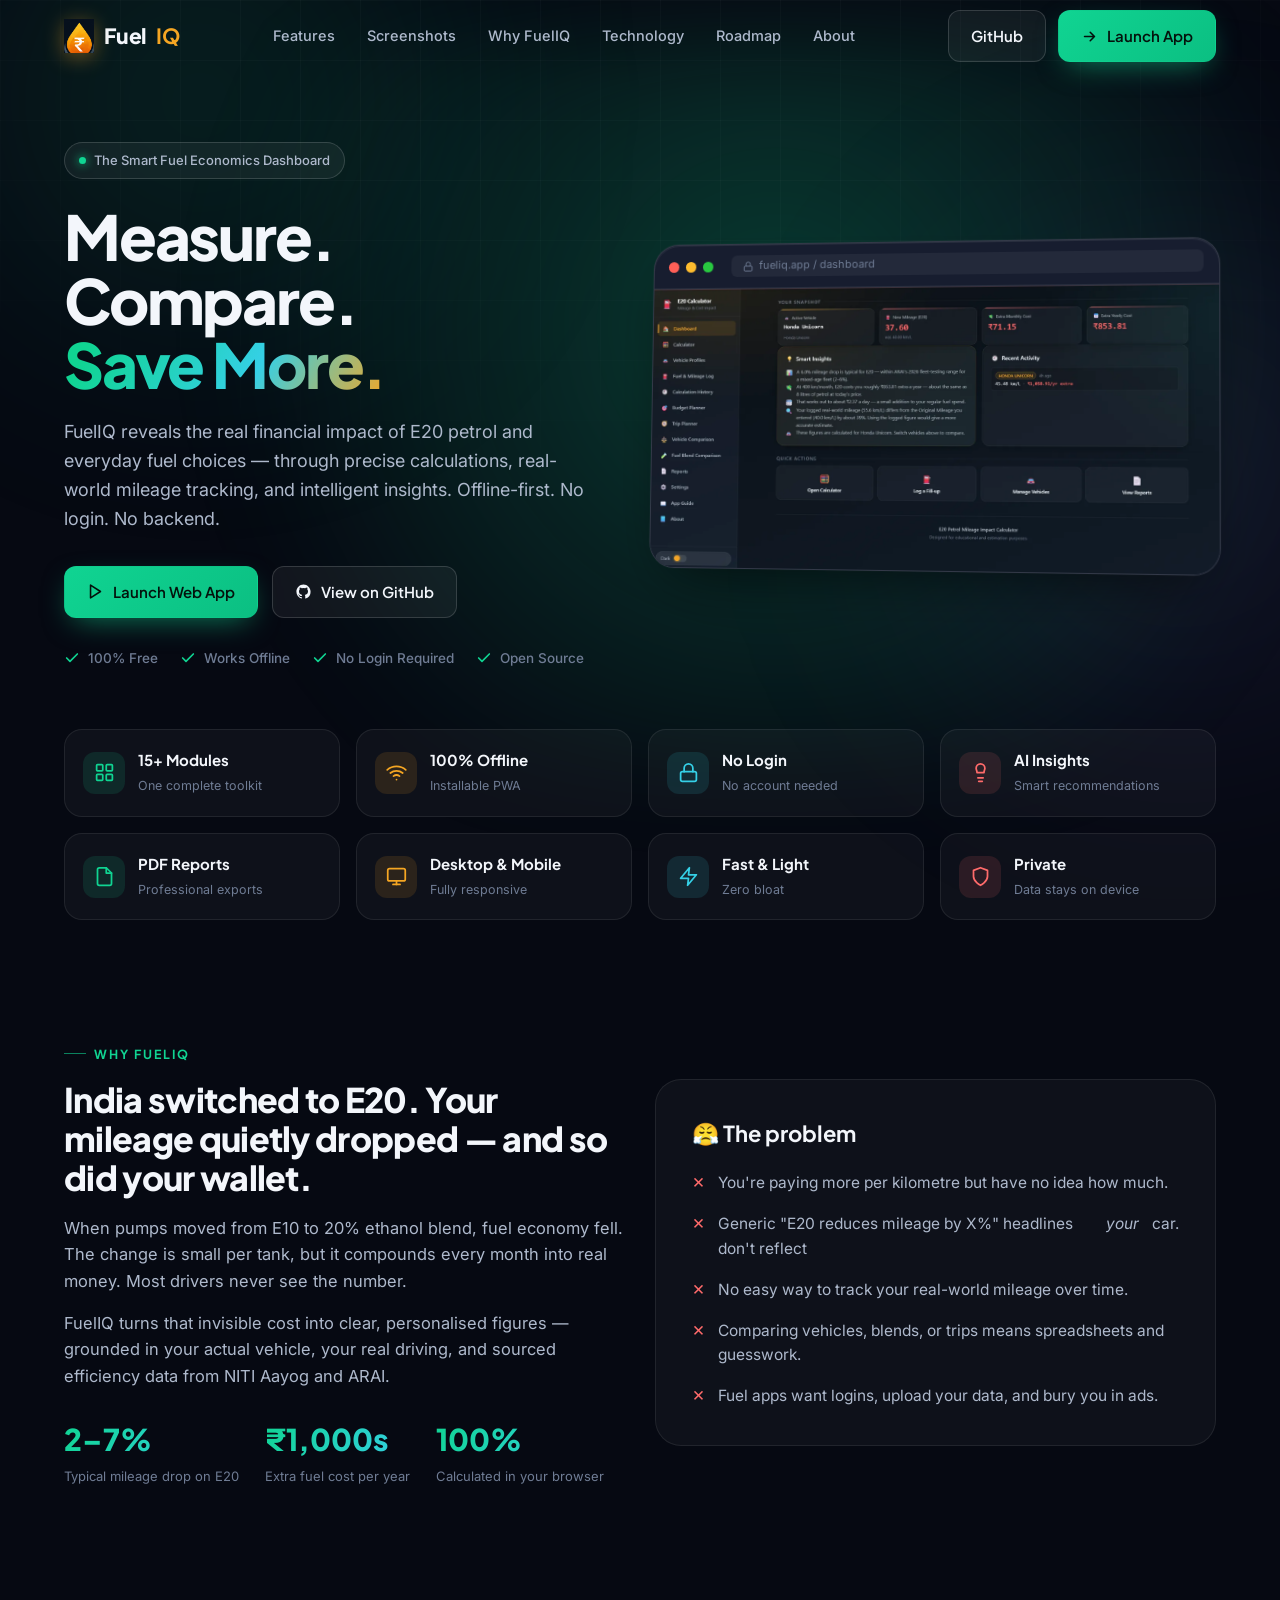
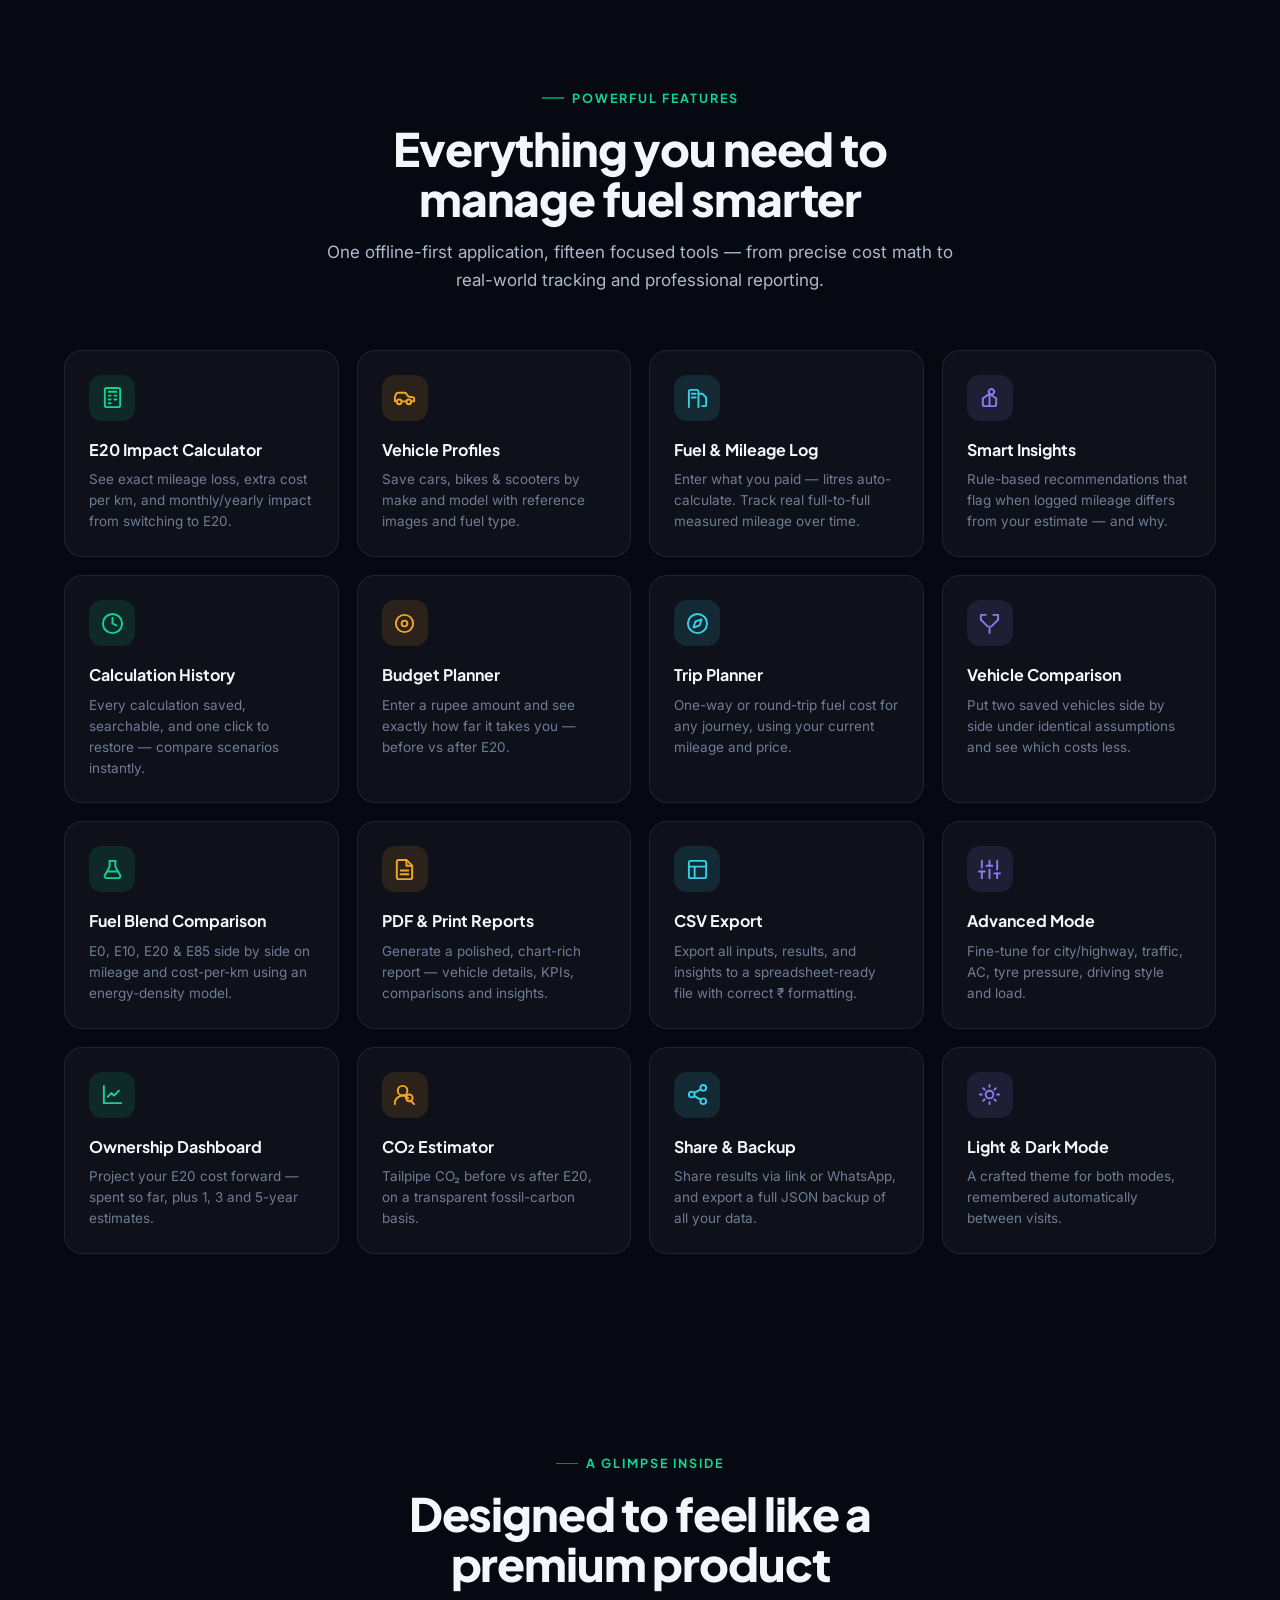
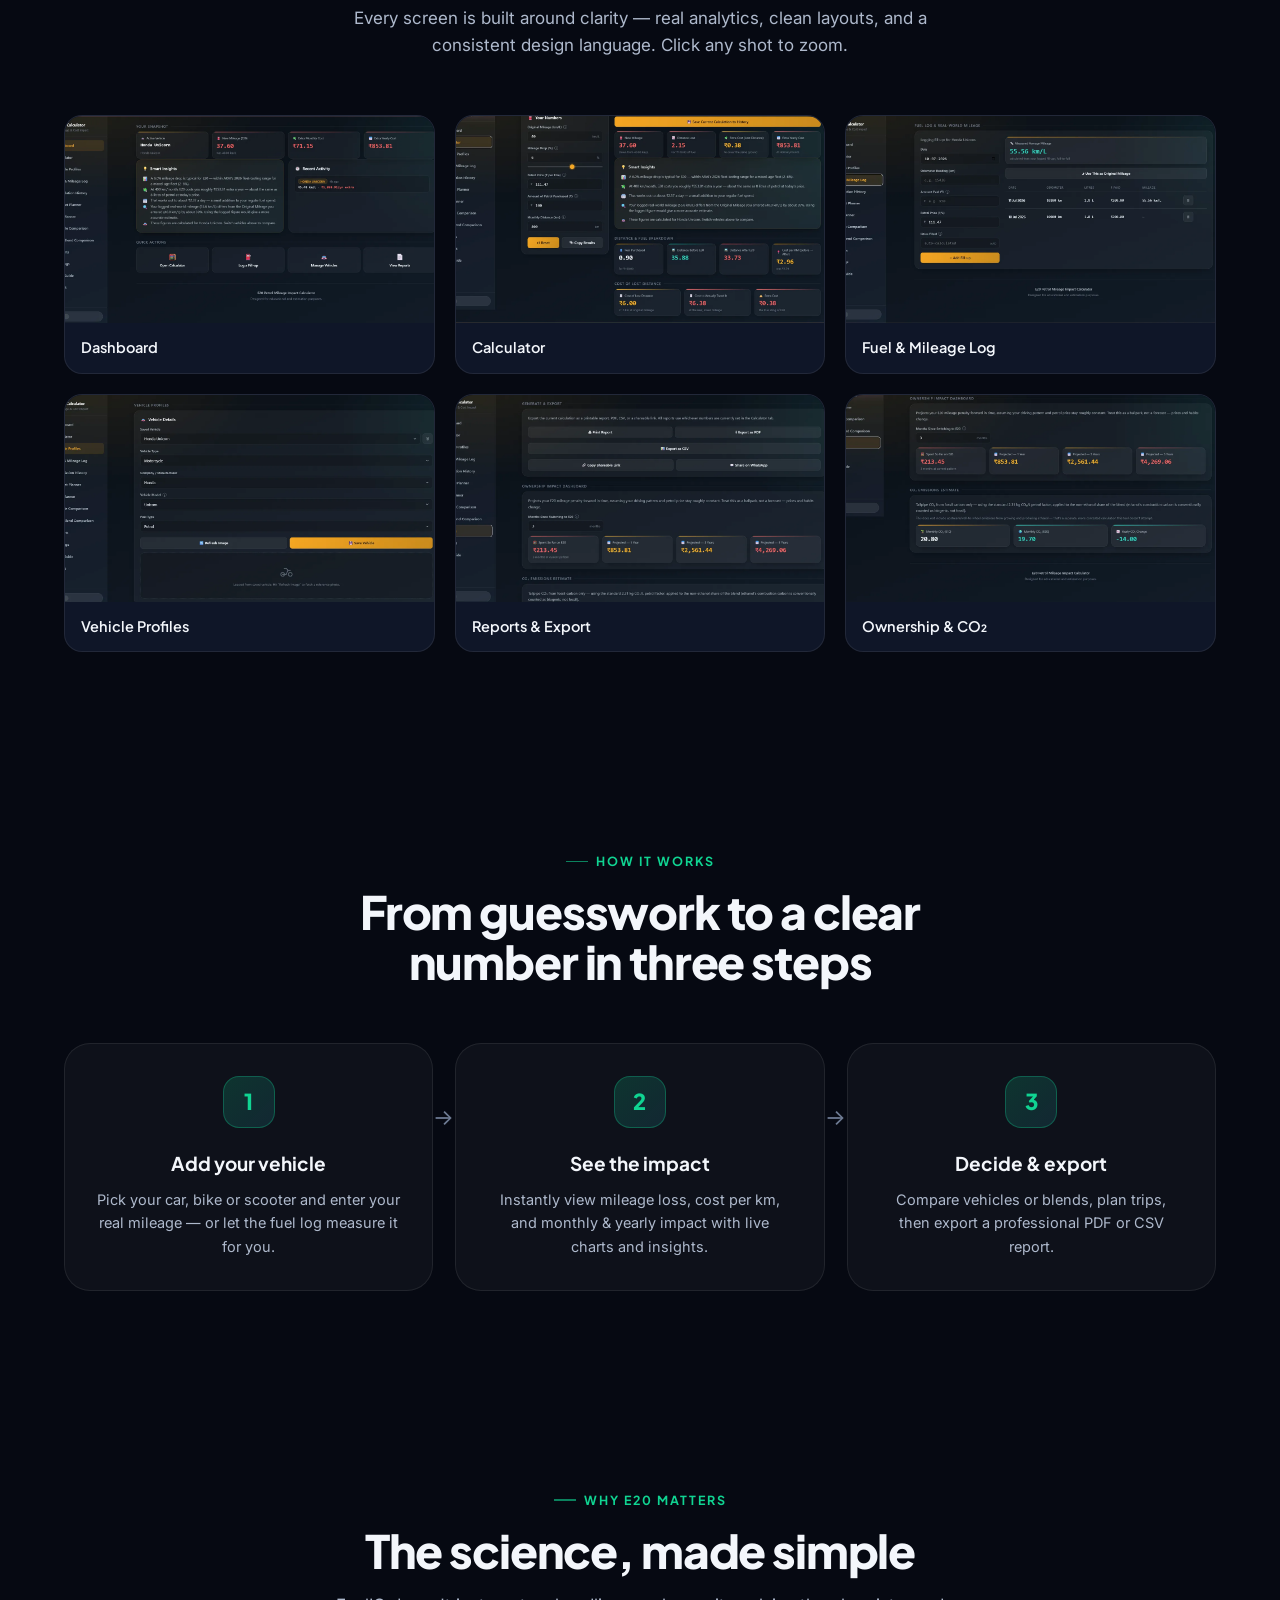
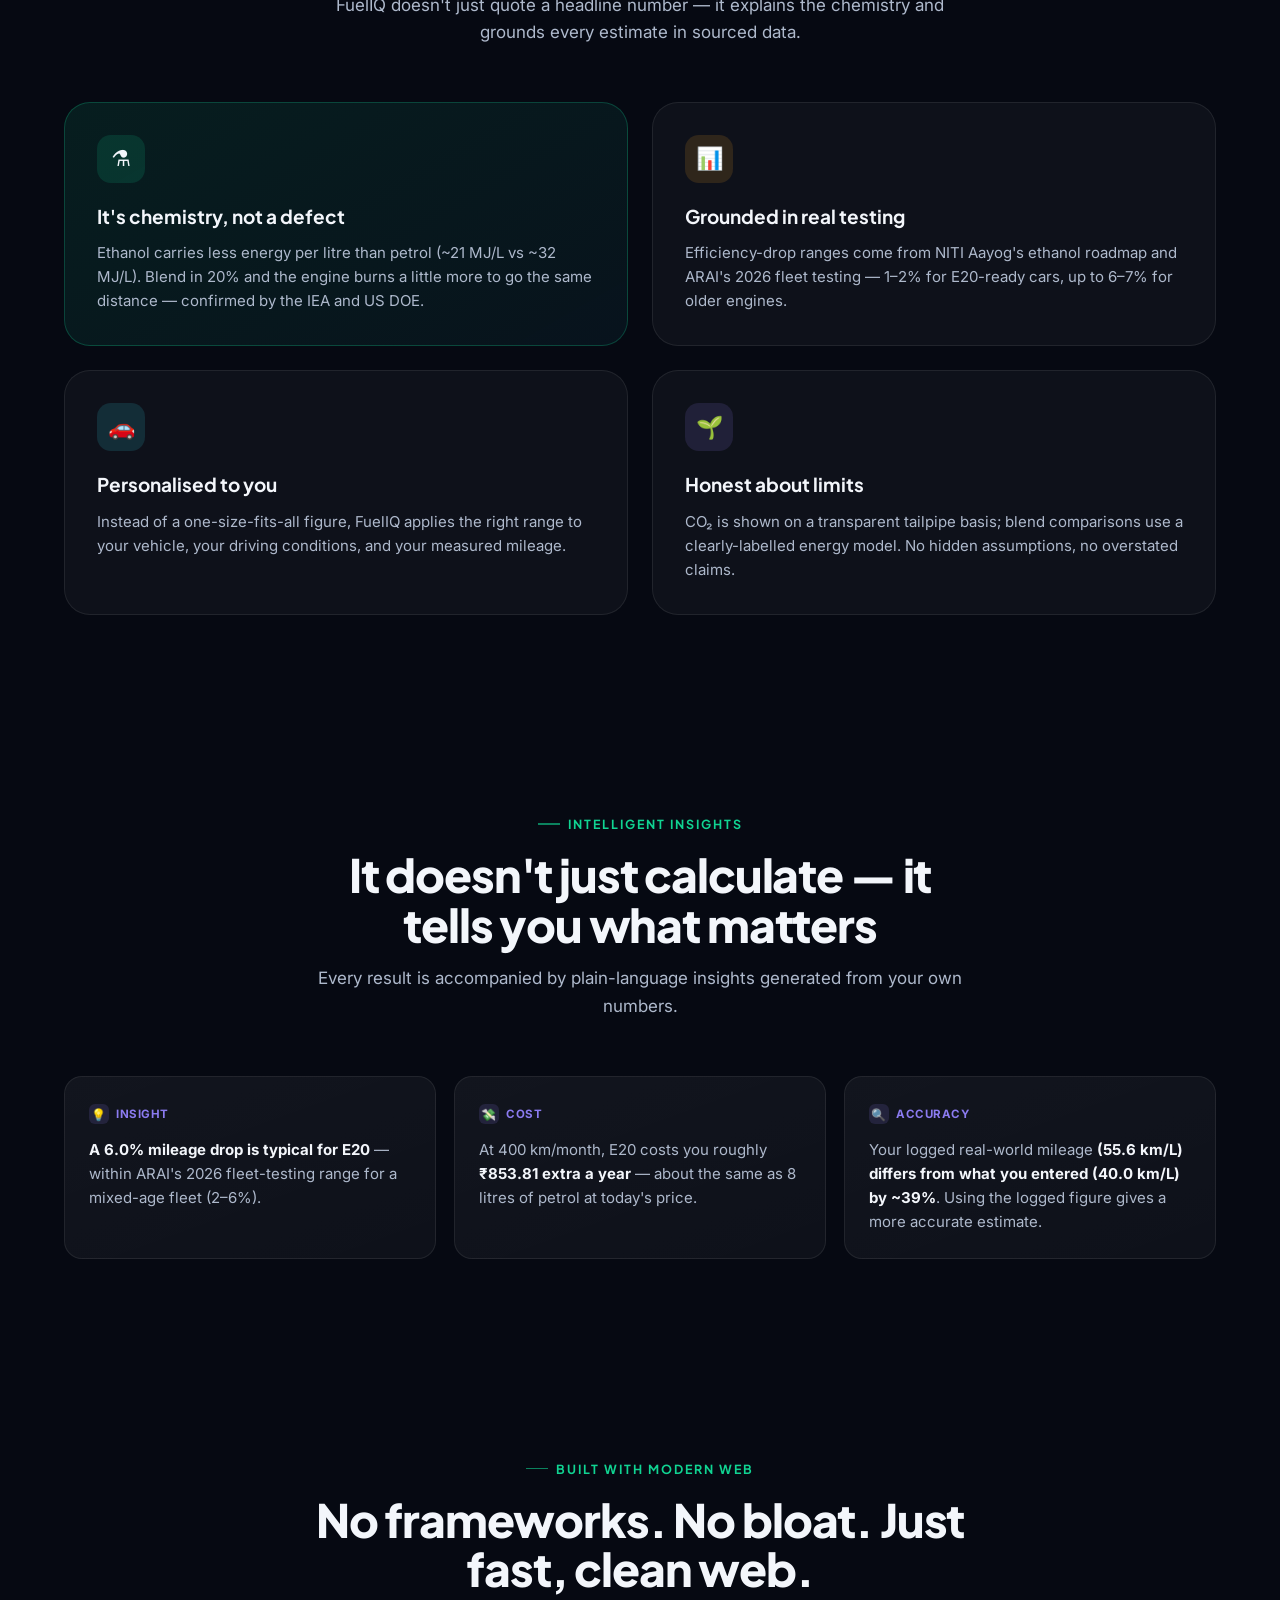
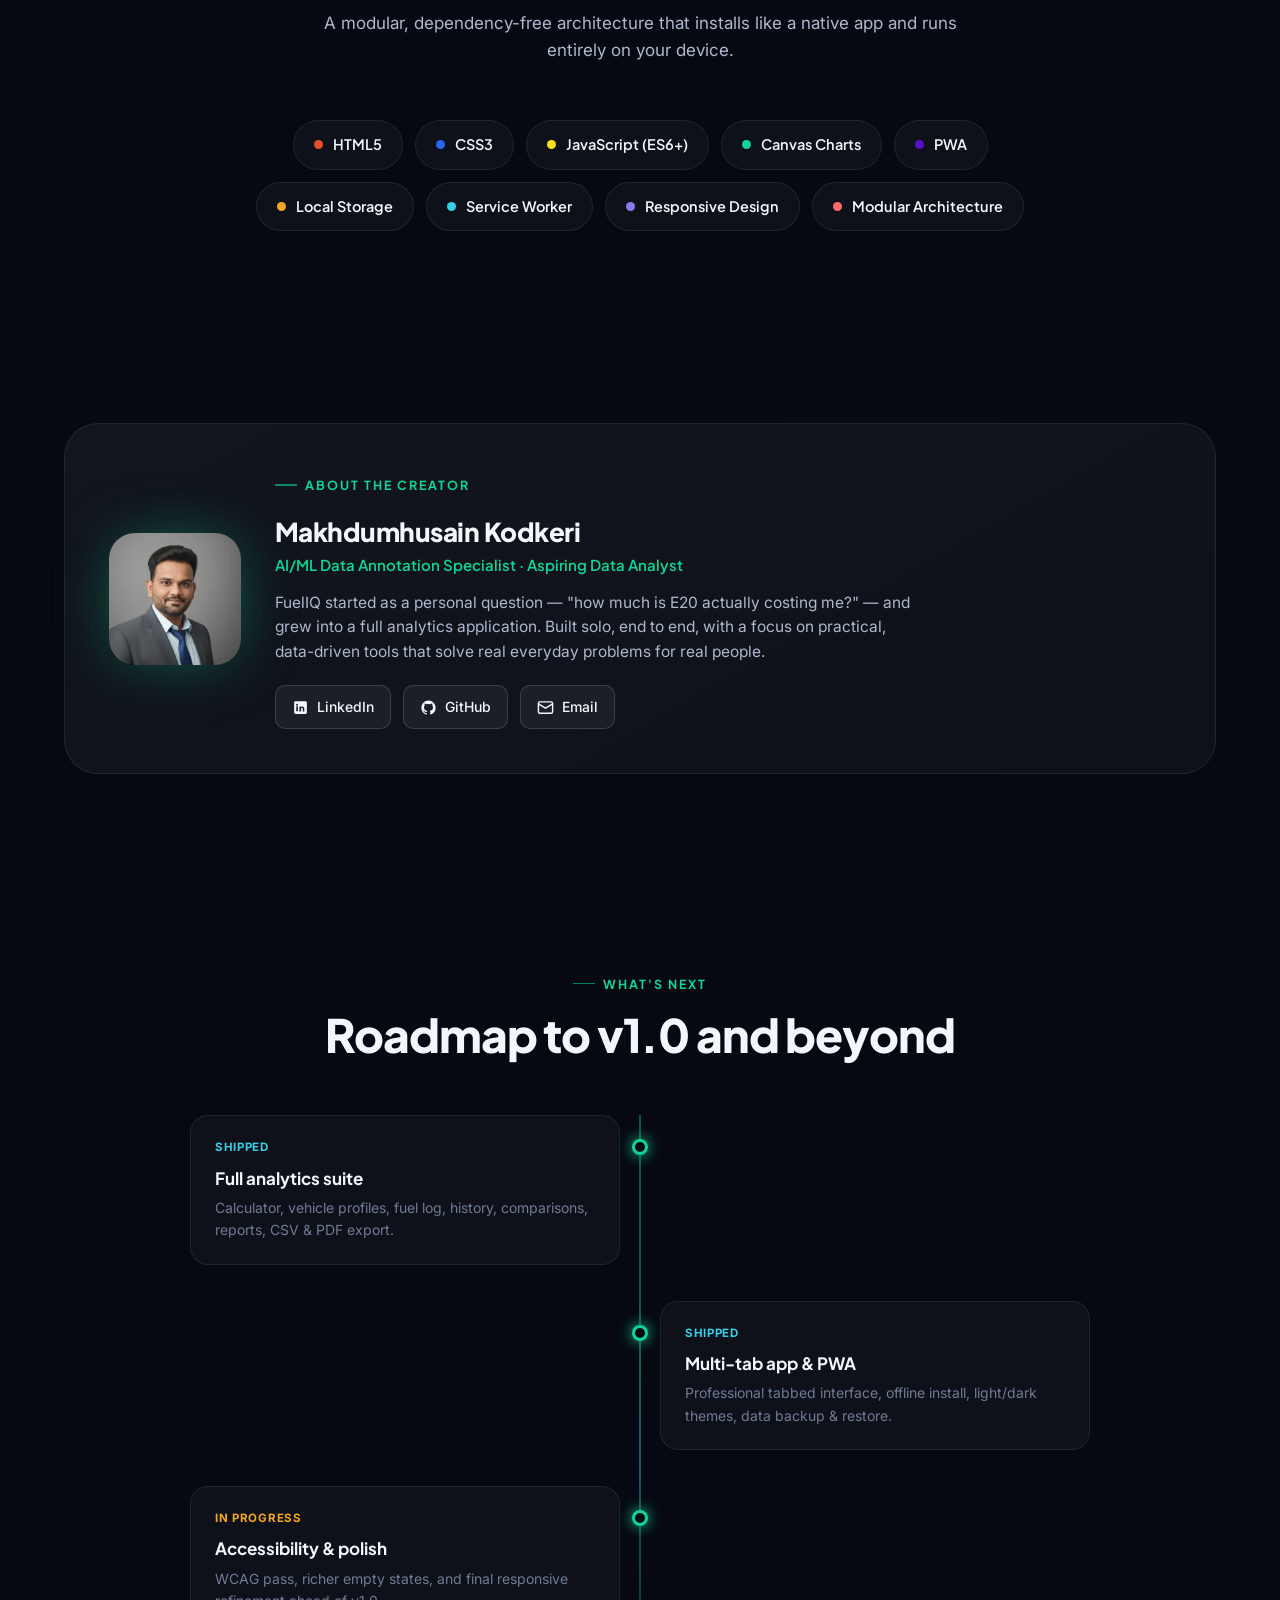
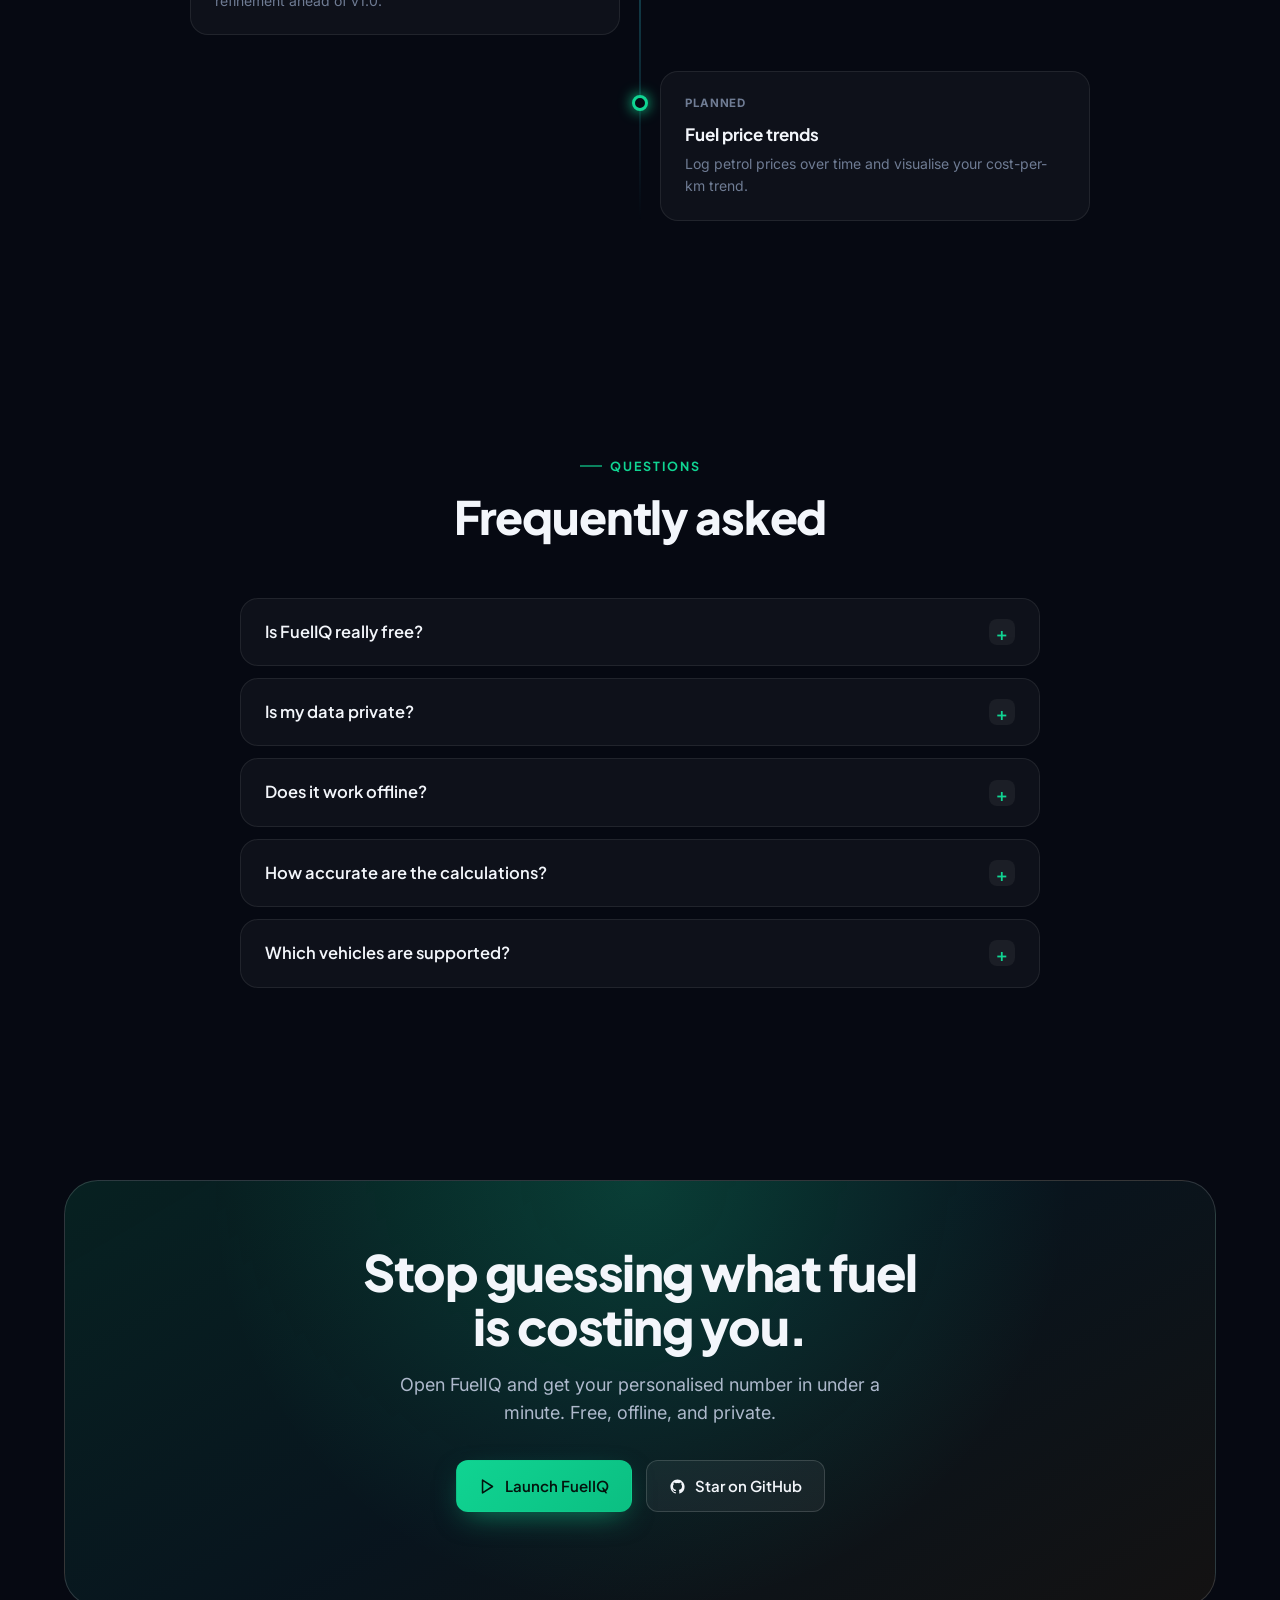
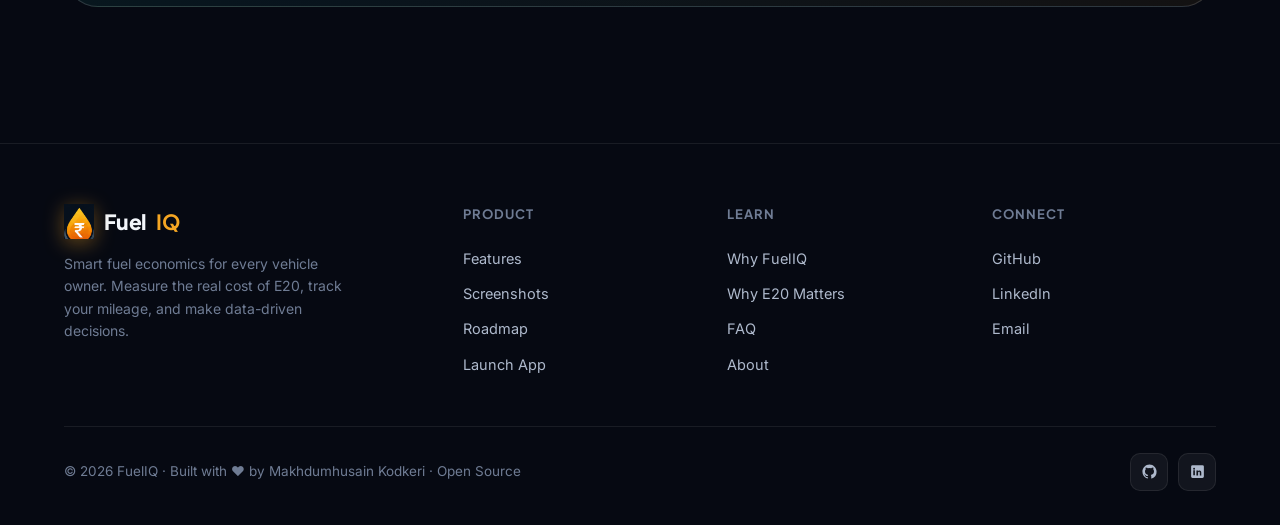
==== commit 3fc71558: "Fix duplicate menu on desktop Fix duplicate menu on desktop" ====
--- a/index.html
+++ b/index.html
@@ -103,6 +103,7 @@
   .nav-links a:hover{color:var(--t0);background:var(--surface-2)}
   .nav-cta{display:flex;align-items:center;gap:12px}
   .hamburger{display:none;flex-direction:column;gap:5px;background:none;border:none;cursor:pointer;padding:8px}
+  .mobile-menu{display:none}
   .hamburger span{width:22px;height:2px;background:var(--t0);border-radius:2px;transition:.25s}
   .hamburger.open span:nth-child(1){transform:translateY(7px) rotate(45deg)}
   .hamburger.open span:nth-child(2){opacity:0}
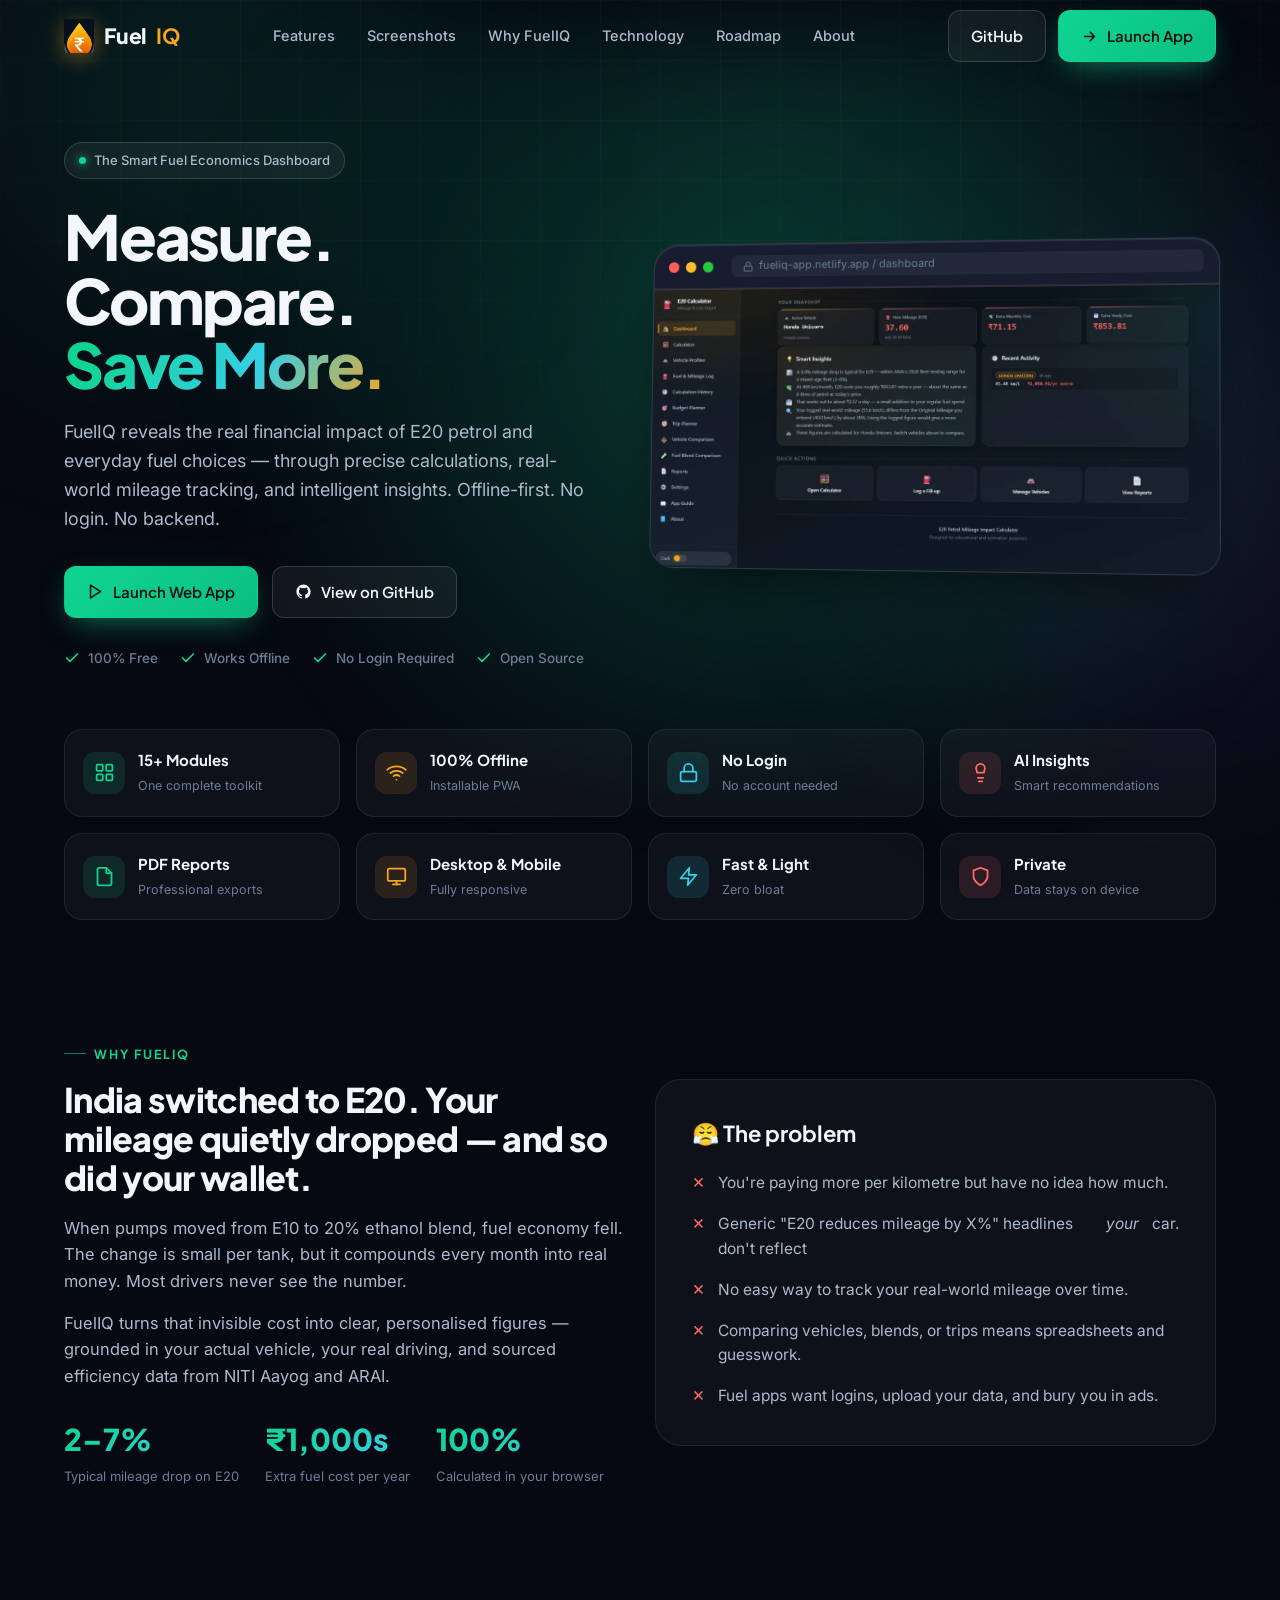
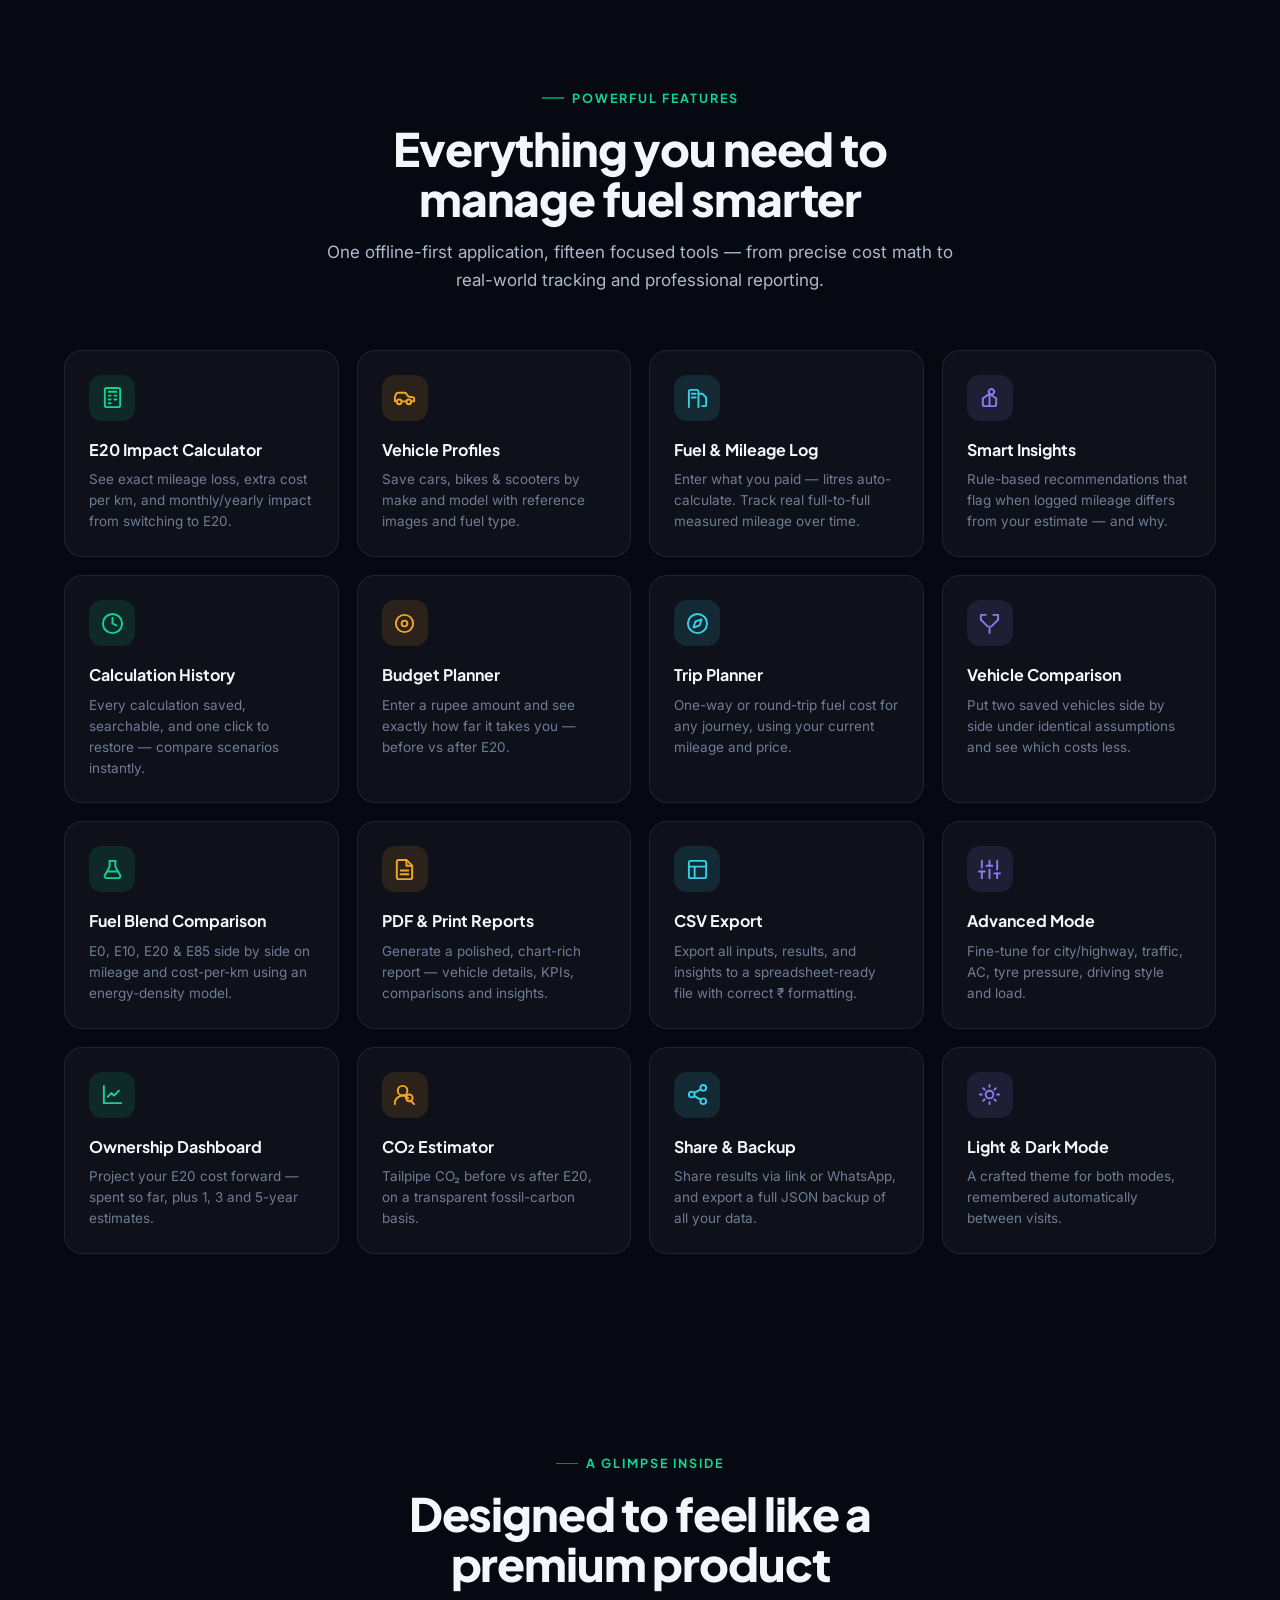
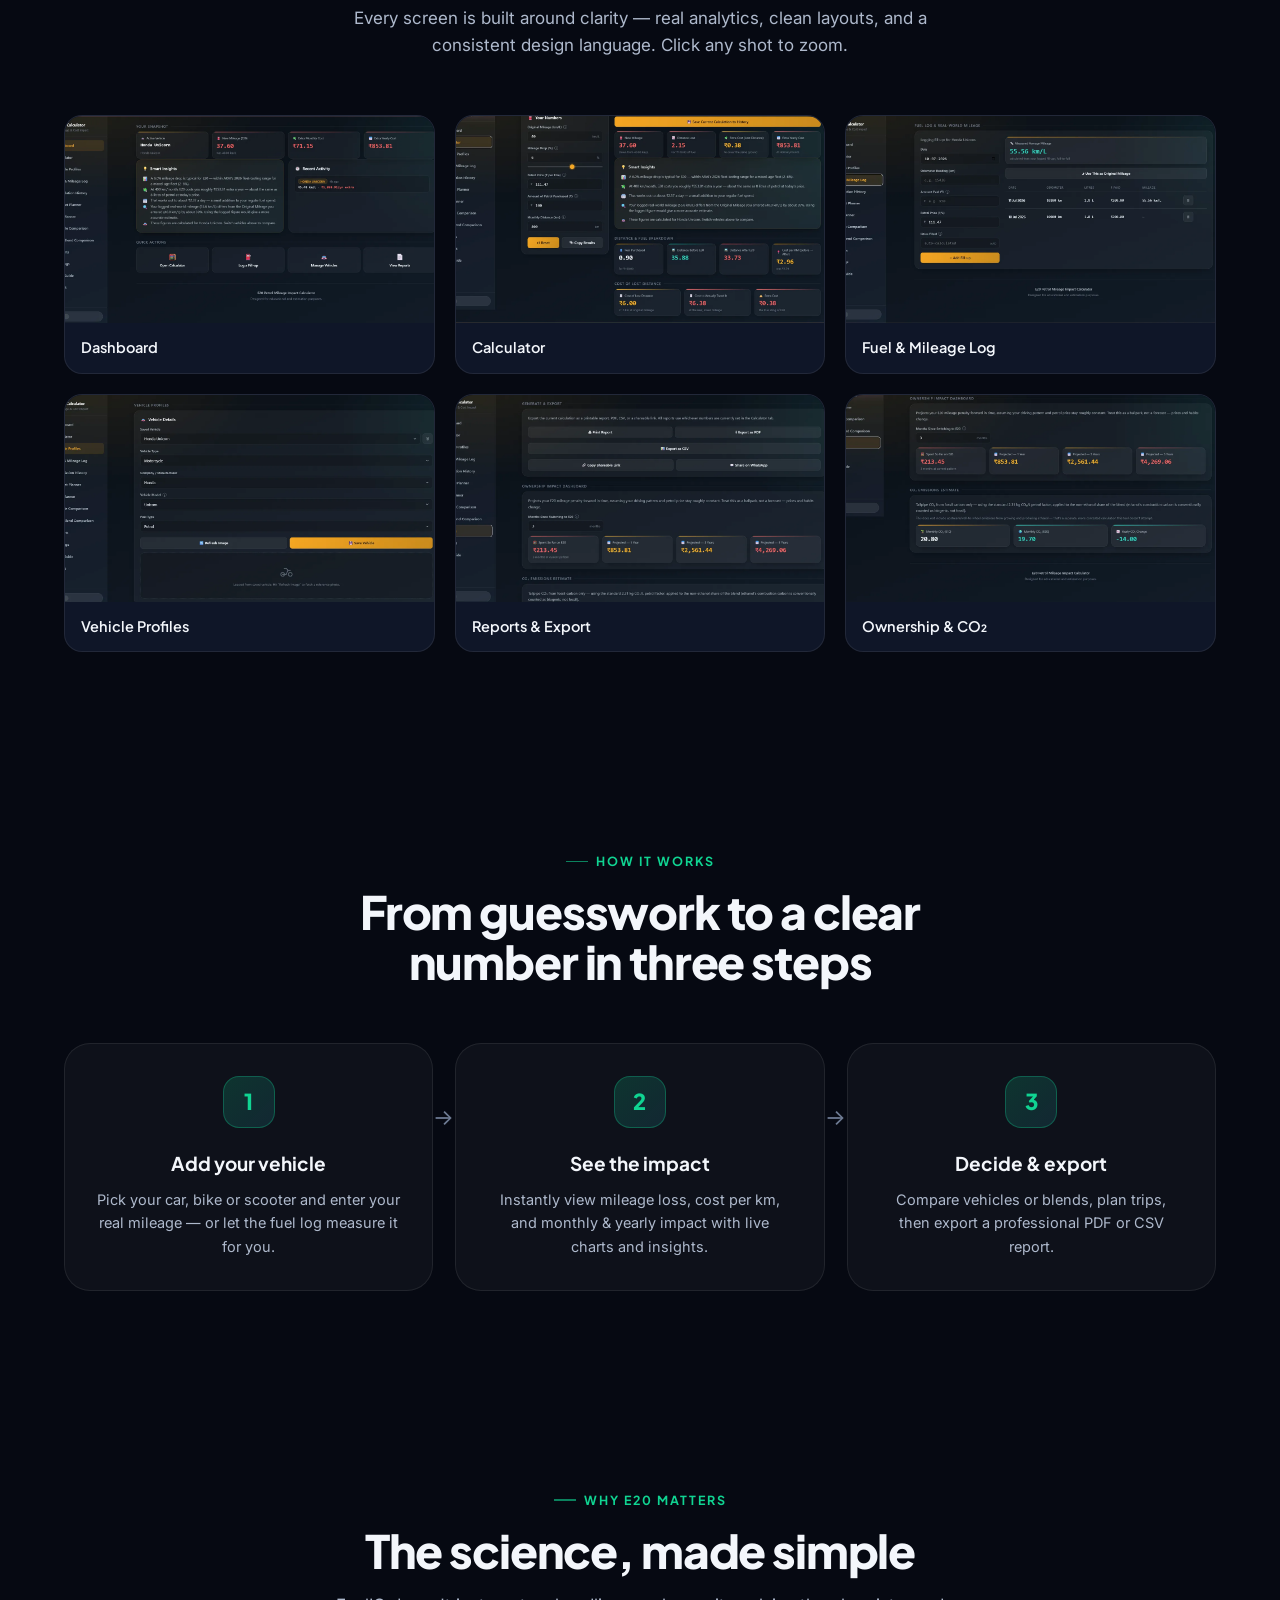
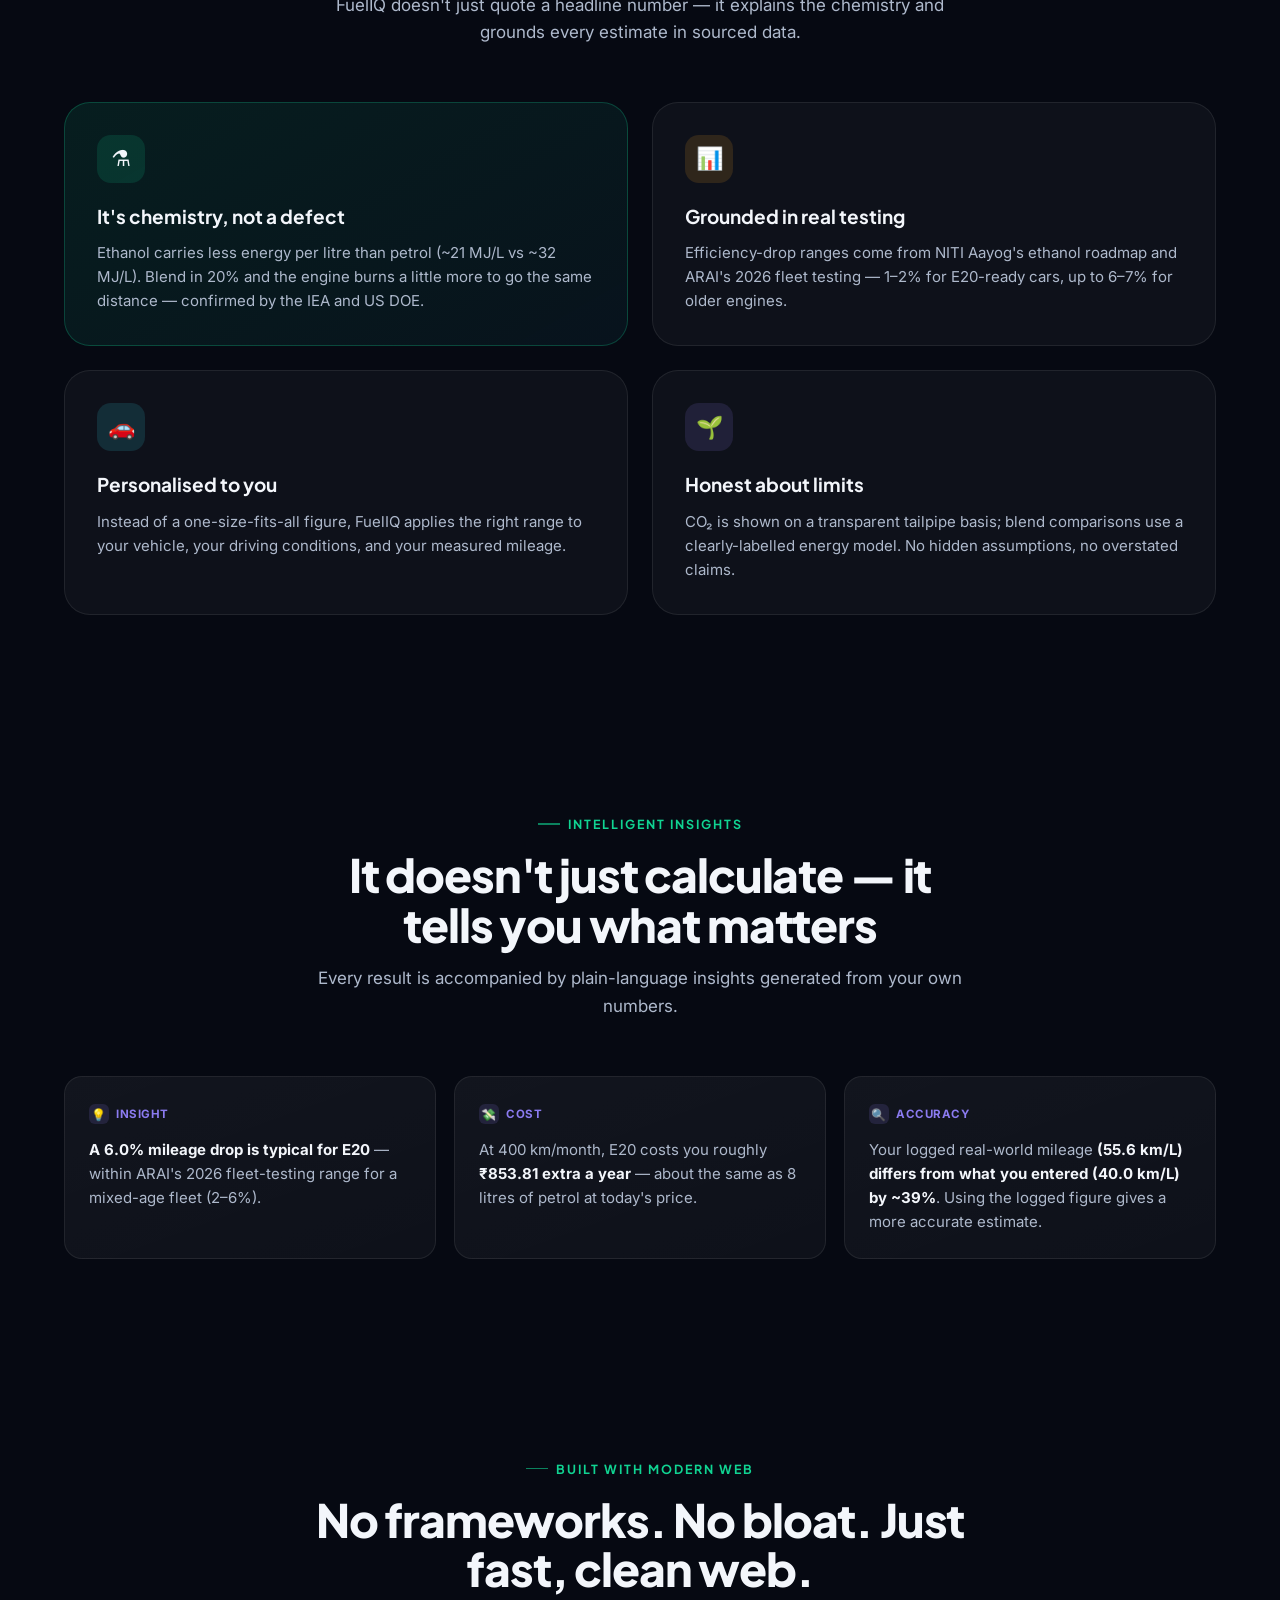
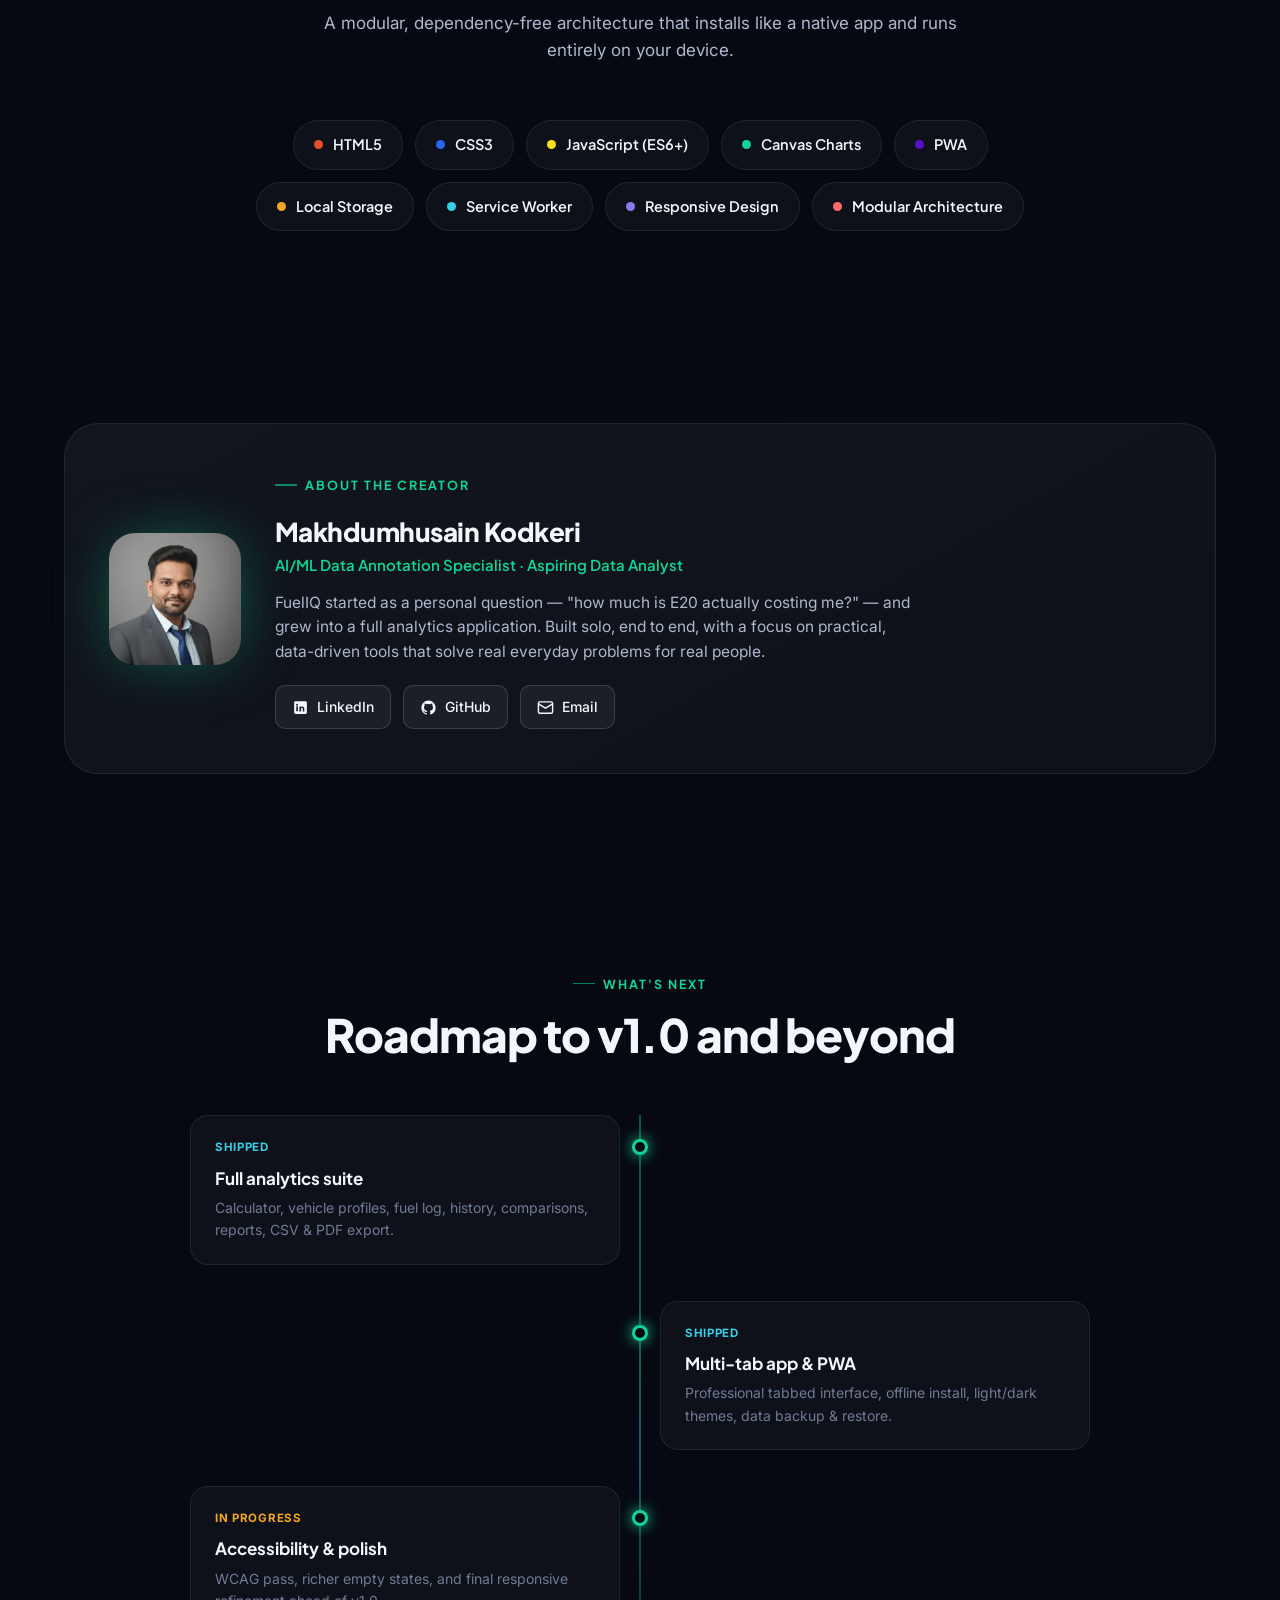
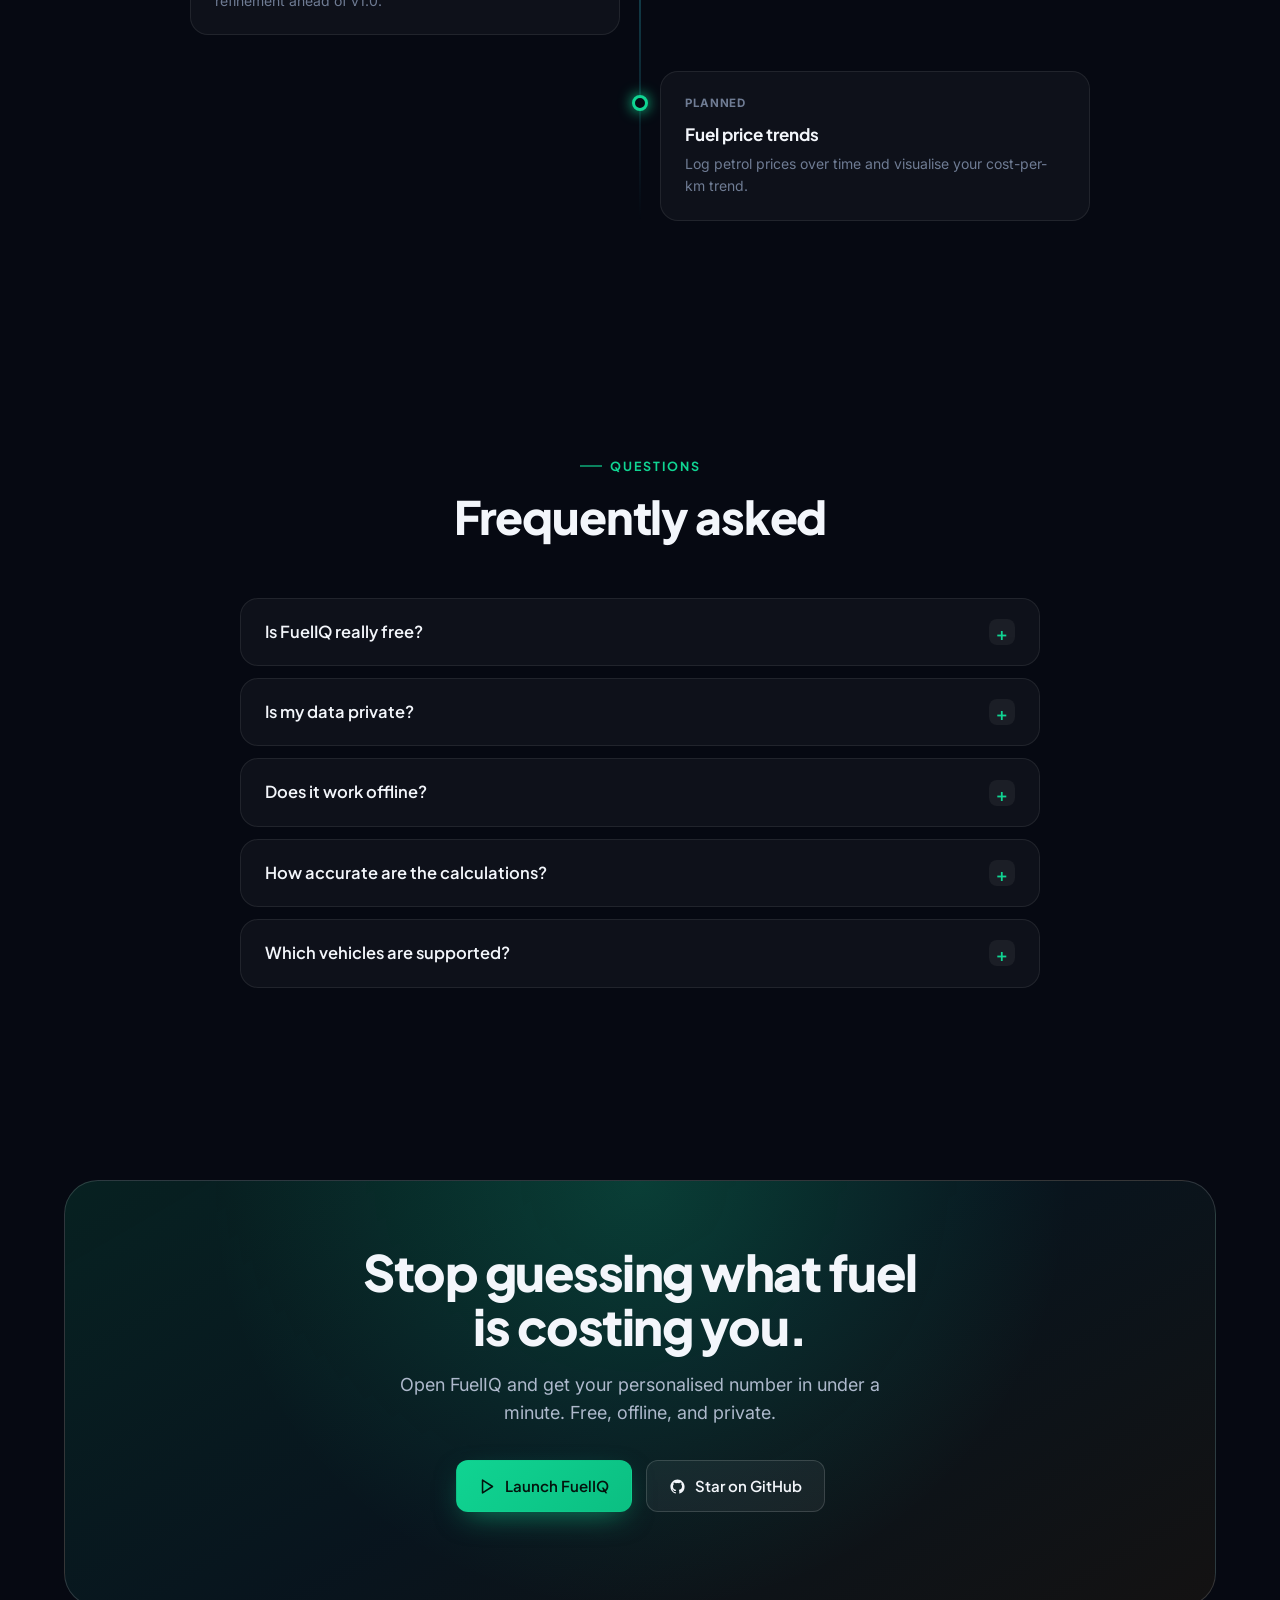
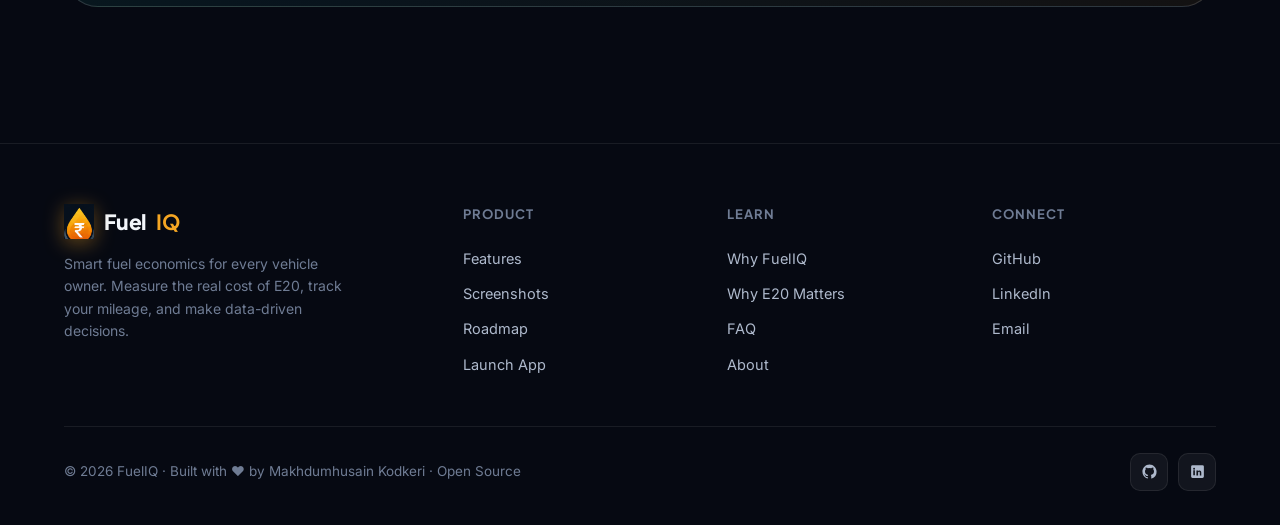
==== commit 4dc03a79: "Add files via upload" ====
--- a/index.html
+++ b/index.html
@@ -1,6 +1,14 @@
 <!DOCTYPE html>
 <html lang="en">
 <head>
+<!-- Google tag (gtag.js) -->
+<script async src="https://www.googletagmanager.com/gtag/js?id=G-XNHPZY3TF4"></script>
+<script>
+  window.dataLayer = window.dataLayer || [];
+  function gtag(){dataLayer.push(arguments);}
+  gtag('js', new Date());
+  gtag('config', 'G-XNHPZY3TF4');
+</script>
 <meta charset="UTF-8">
 <meta name="viewport" content="width=device-width, initial-scale=1.0">
 <title>FuelIQ — Measure. Compare. Save. | Smart Fuel Economics</title>
@@ -12,7 +20,12 @@
 <meta property="og:type" content="website">
 <meta property="og:title" content="FuelIQ — Measure. Compare. Save.">
 <meta property="og:description" content="Understand the real financial impact of E20 petrol and everyday fuel choices through intelligent calculations and analytics.">
-<meta property="og:image" content="[data-uri]">
+<meta property="og:image" content="https://fueliq-app.netlify.app/assets/og-image.png">
+<meta property="og:image:width" content="1200">
+<meta property="og:image:height" content="630">
+<meta property="og:url" content="https://fueliq-app.netlify.app/">
+<meta property="og:site_name" content="FuelIQ">
+<meta name="twitter:image" content="https://fueliq-app.netlify.app/assets/og-image.png">
 <meta name="twitter:card" content="summary_large_image">
 <link rel="icon" href="[data-uri]">
 <link rel="apple-touch-icon" href="[data-uri]">
@@ -408,7 +421,7 @@
         <div class="mockup">
           <div class="mockup-bar">
             <span class="d r"></span><span class="d y"></span><span class="d g"></span>
-            <span class="url"><svg width="11" height="11" viewBox="0 0 24 24" fill="none" stroke="currentColor" stroke-width="2"><rect x="3" y="11" width="18" height="11" rx="2"/><path d="M7 11V7a5 5 0 0110 0v4"/></svg> fueliq.app / dashboard</span>
+            <span class="url"><svg width="11" height="11" viewBox="0 0 24 24" fill="none" stroke="currentColor" stroke-width="2"><rect x="3" y="11" width="18" height="11" rx="2"/><path d="M7 11V7a5 5 0 0110 0v4"/></svg> fueliq-app.netlify.app / dashboard</span>
           </div>
           <img src="[data-uri]" alt="FuelIQ Dashboard — your fuel economy overview at a glance" loading="eager">
         </div>
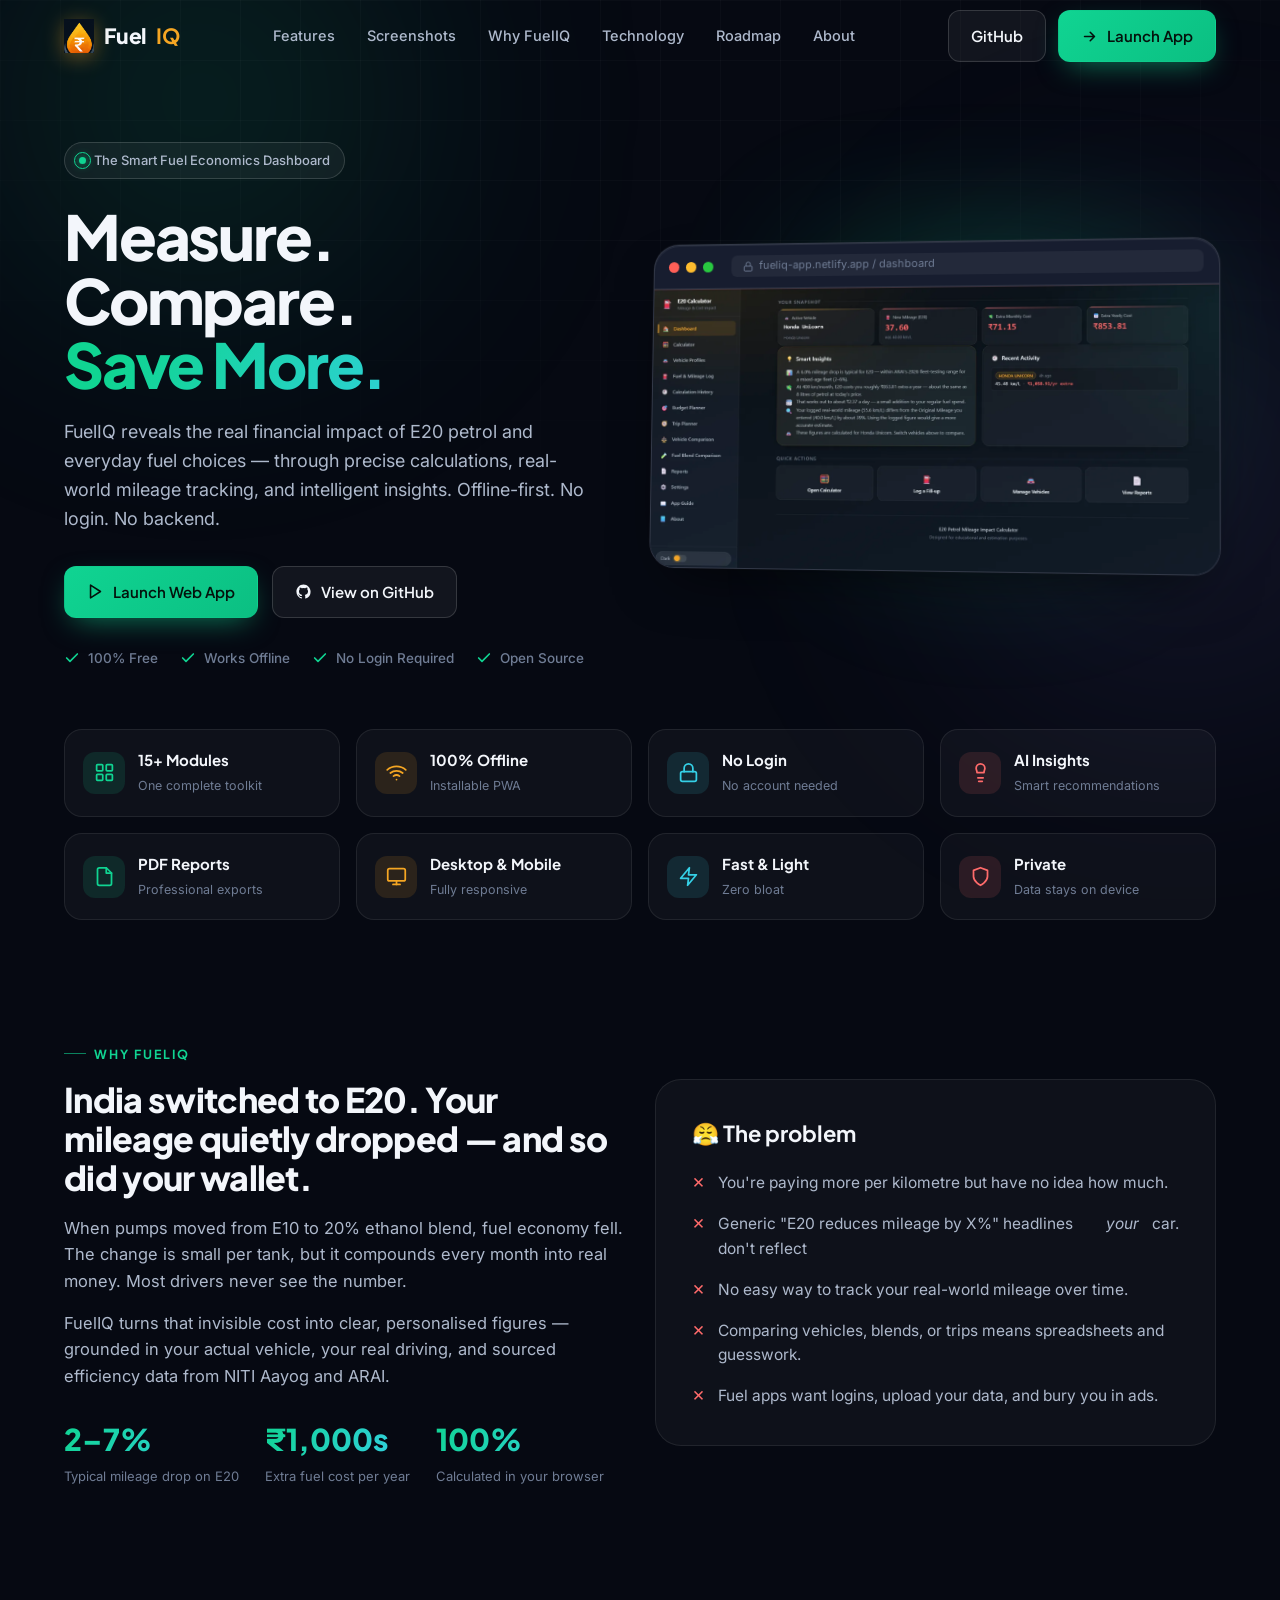
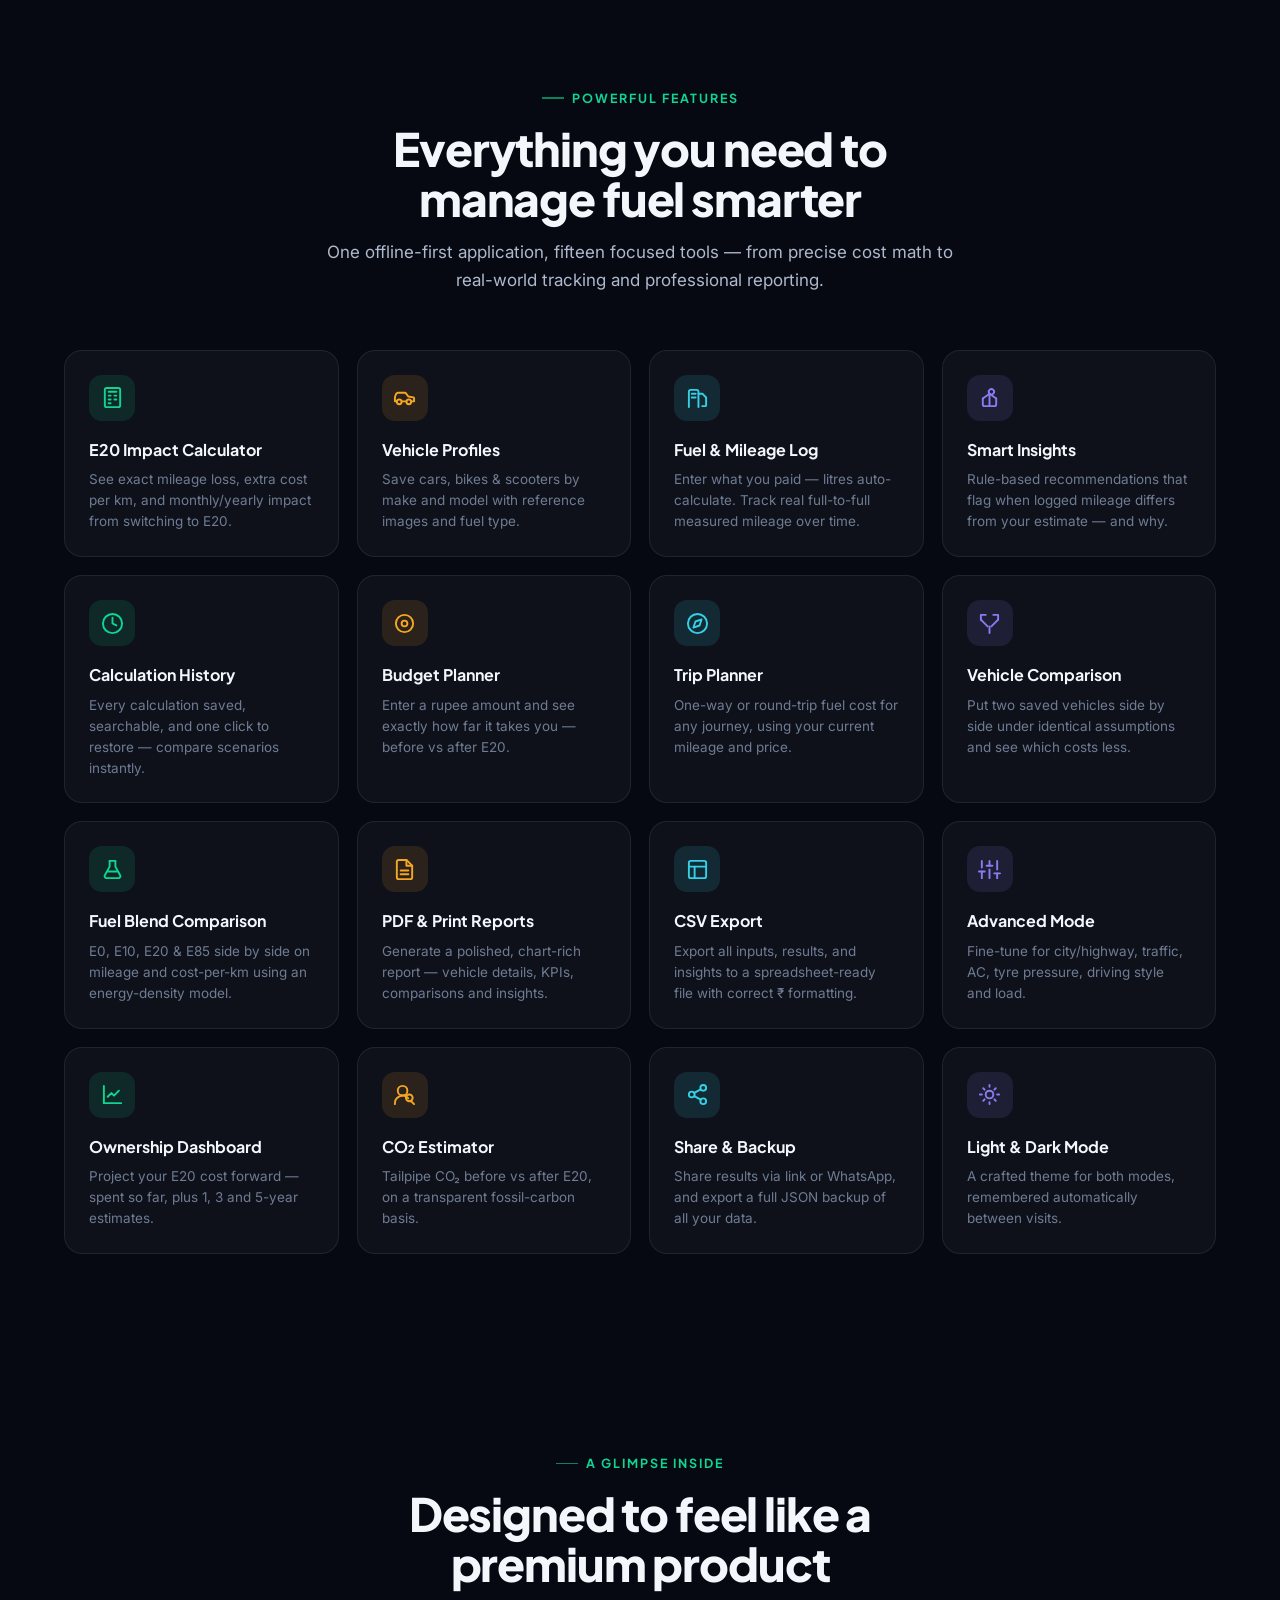
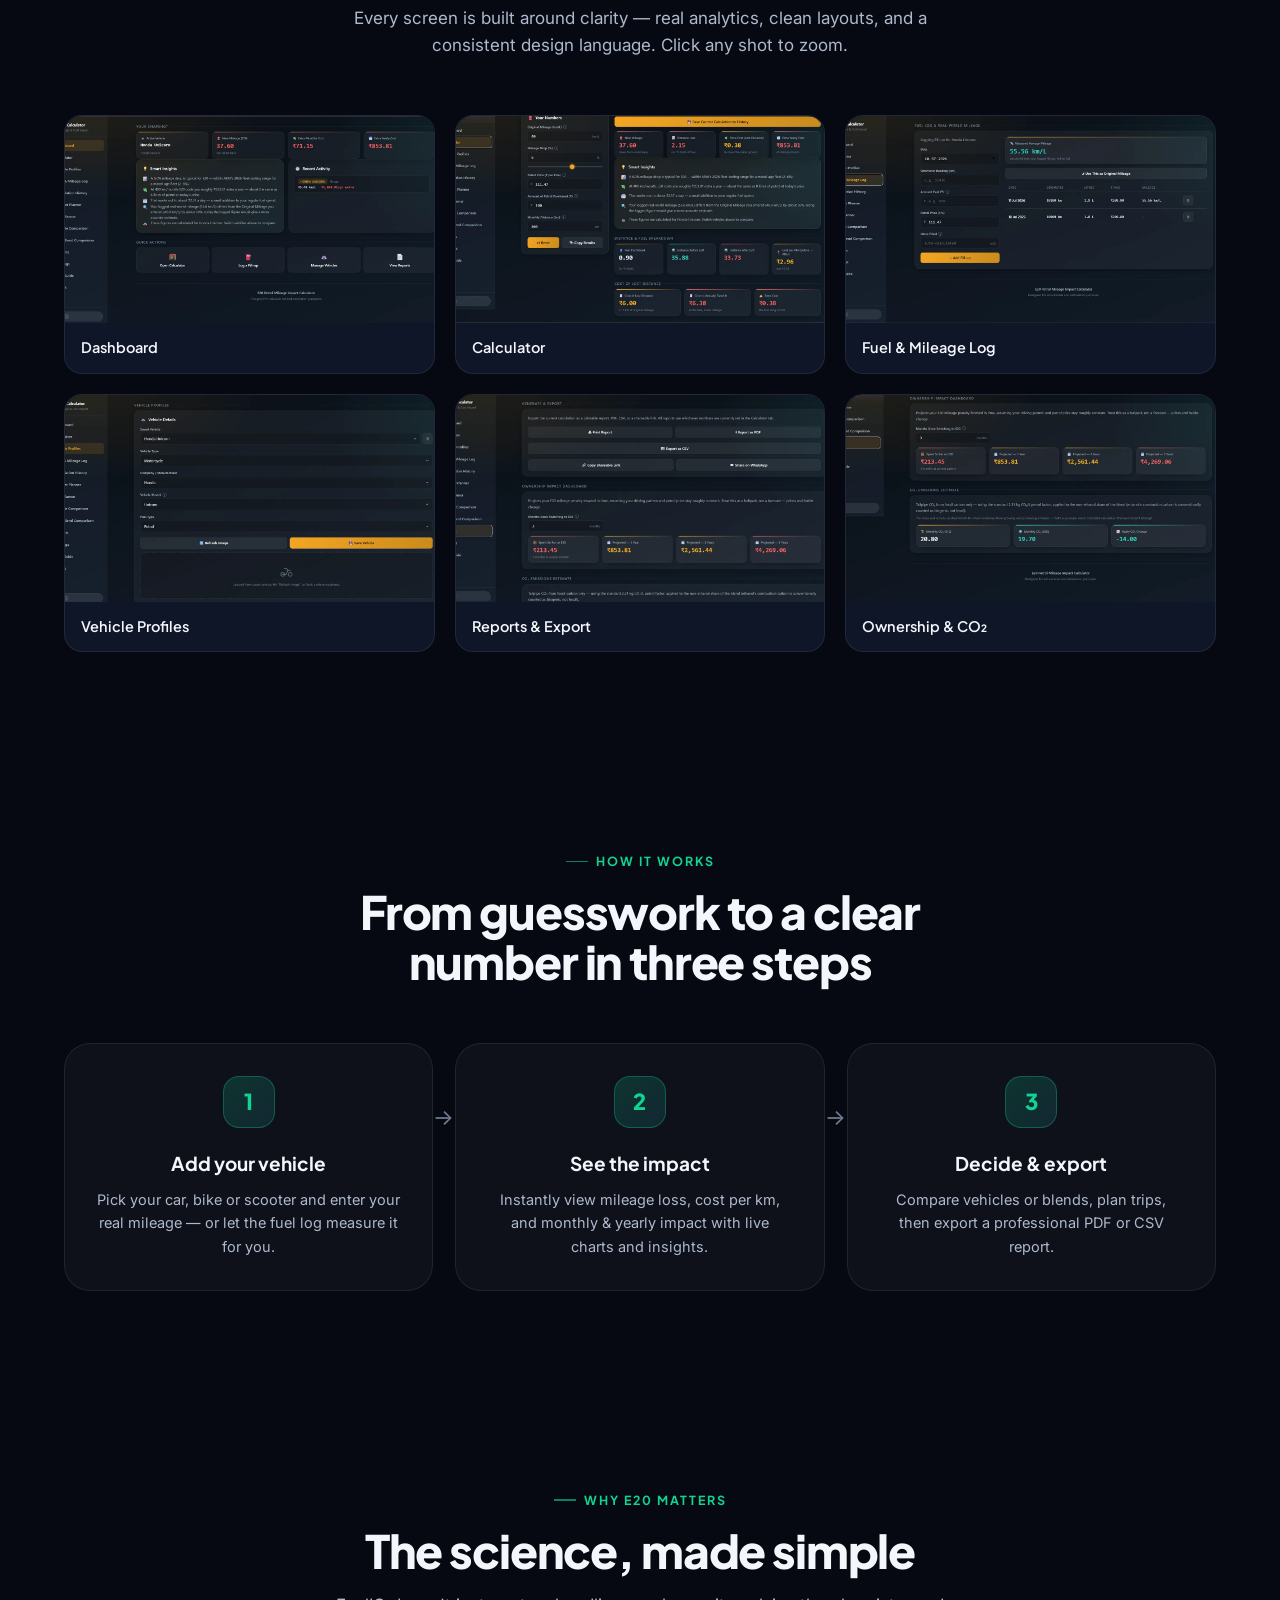
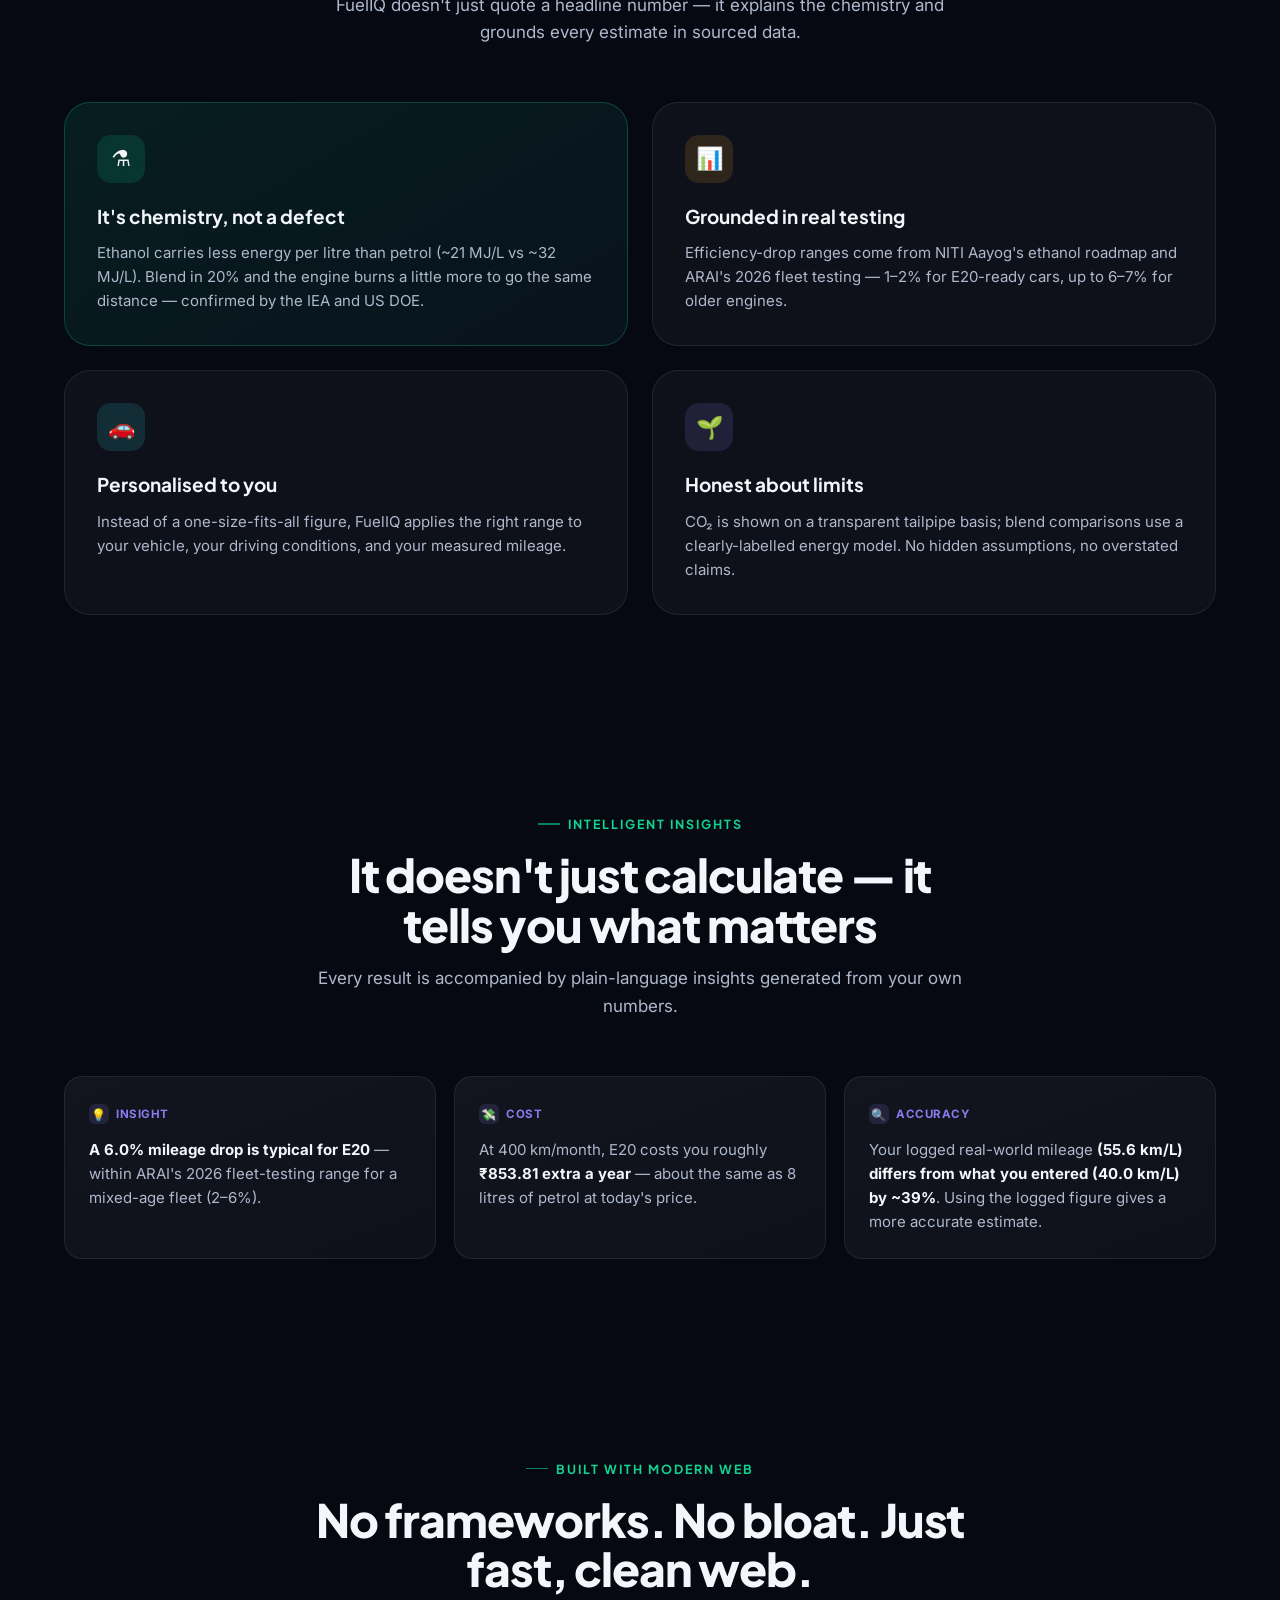
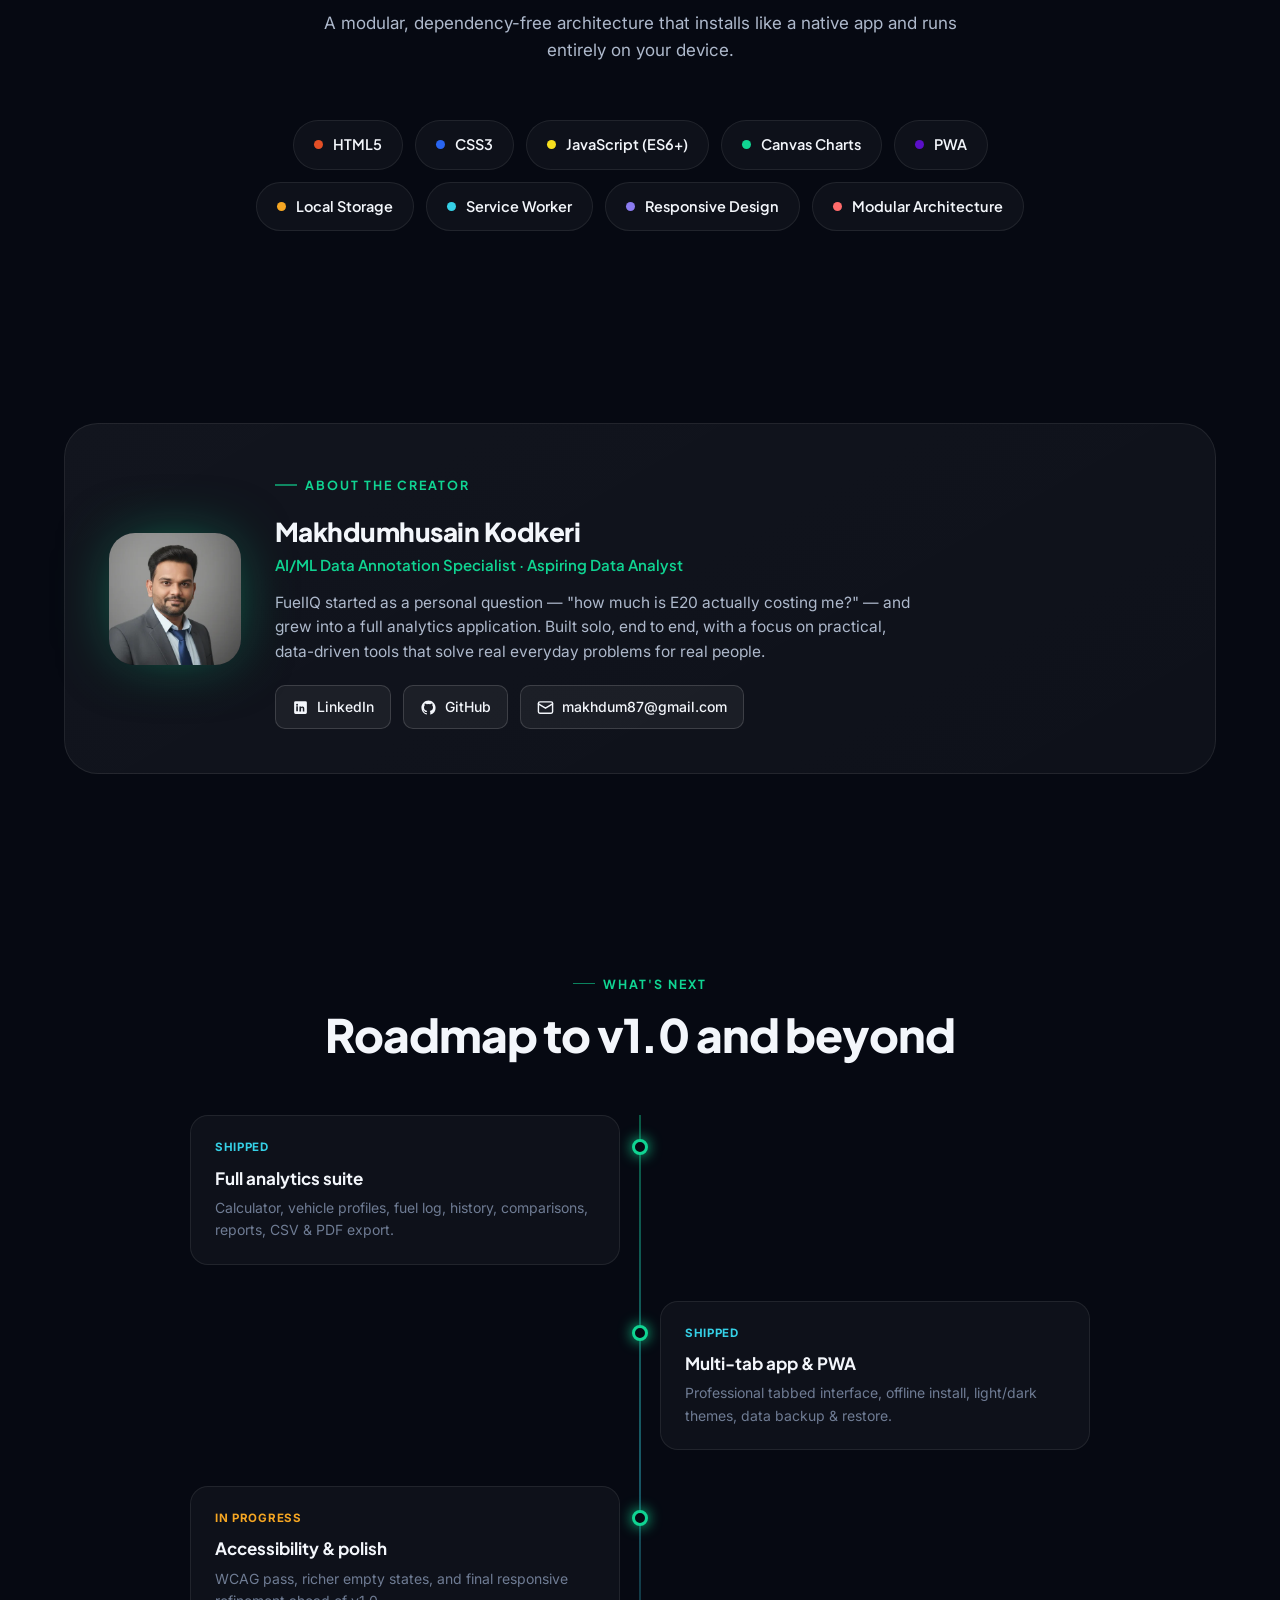
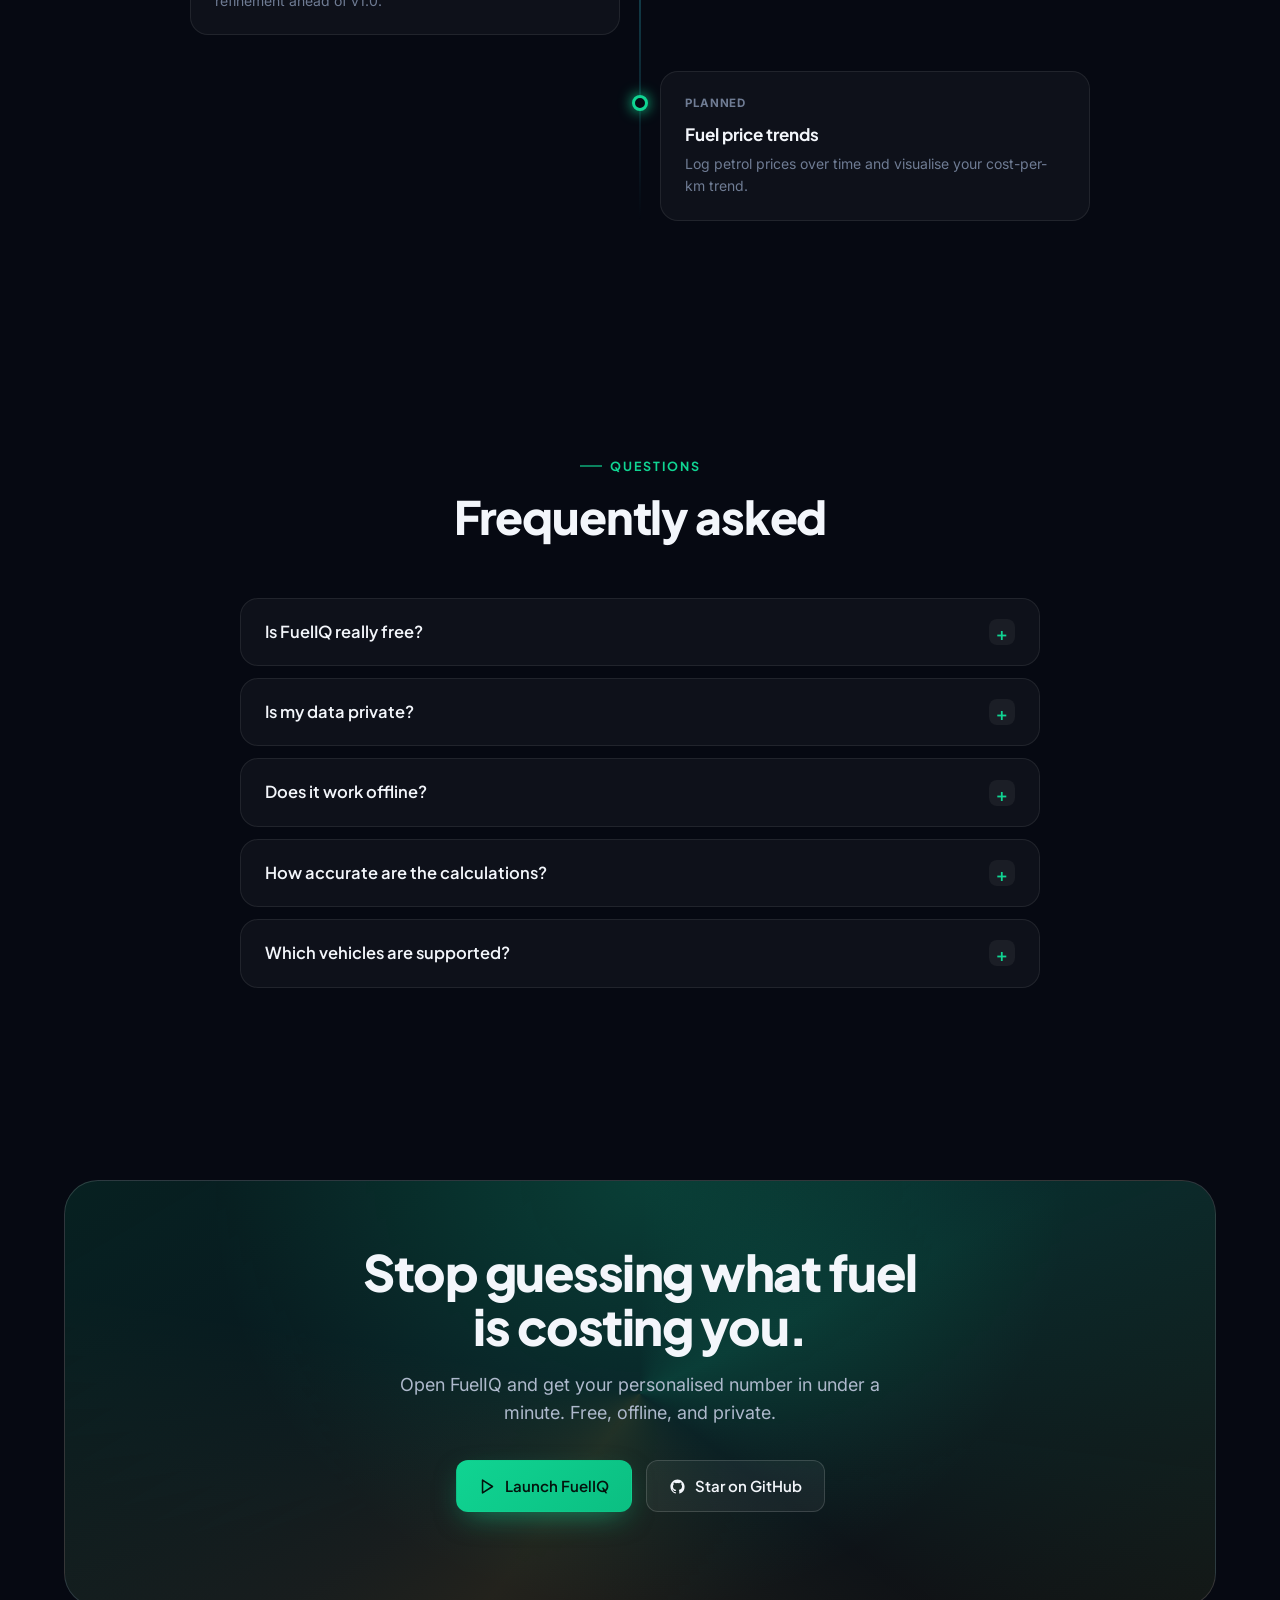
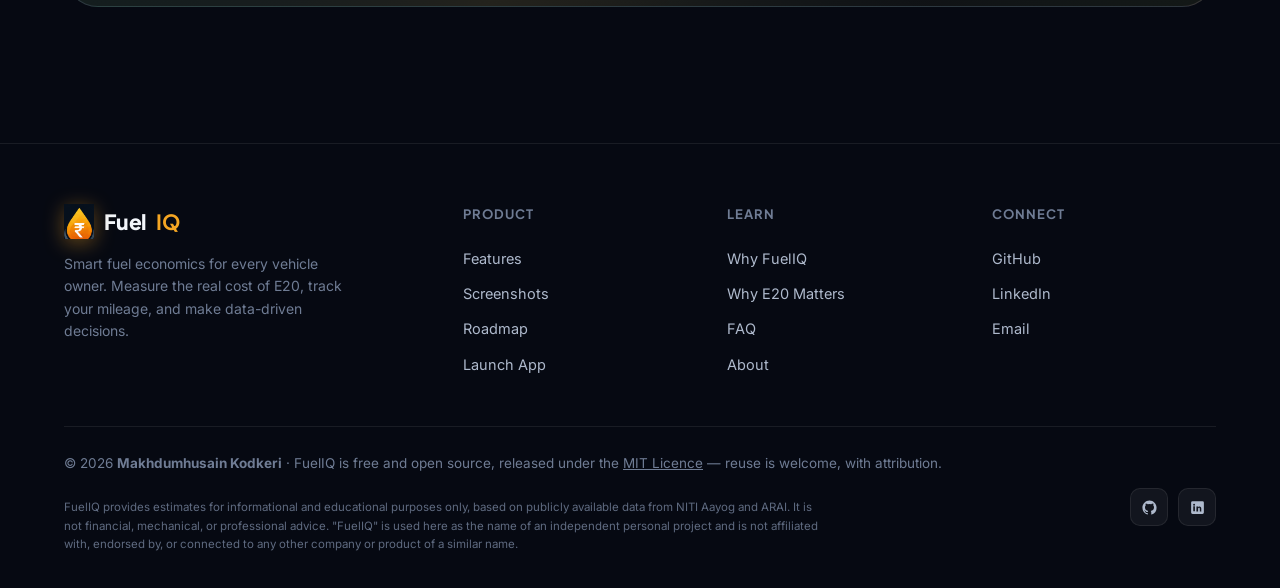
==== commit 158b0611: "v1.1.1 v1.1.1" ====
--- a/index.html
+++ b/index.html
@@ -1,6 +1,10 @@
 <!DOCTYPE html>
 <html lang="en">
 <head>
+<meta name="author" content="Makhdumhusain Kodkeri">
+<meta name="copyright" content="Copyright (c) 2026 Makhdumhusain Kodkeri. Licensed under the MIT License.">
+<link rel="license" href="https://github.com/Makhdum813">
+
 <!-- Google tag (gtag.js) -->
 <script async src="https://www.googletagmanager.com/gtag/js?id=G-XNHPZY3TF4"></script>
 <script>
@@ -266,6 +270,17 @@
   .social-link:hover{transform:translateY(-2px);background:rgba(255,255,255,0.08)}
   .social-link svg{width:17px;height:17px}
 
+  /* Email chip */
+  .email-chip{position:relative;font-family:var(--f-body)}
+  .email-chip .email-text{transition:opacity .2s ease}
+  .email-chip .email-copied{
+    position:absolute;left:0;right:0;top:0;bottom:0;display:flex;align-items:center;justify-content:center;
+    gap:6px;opacity:0;pointer-events:none;color:var(--emerald);font-weight:600;transition:opacity .2s ease;
+    background:var(--surface-2);border-radius:10px;
+  }
+  .email-chip.copied .email-text,.email-chip.copied svg{opacity:0}
+  .email-chip.copied .email-copied{opacity:1}
+
   /* ---------- Roadmap ---------- */
   .road{position:relative;max-width:900px;margin:0 auto}
   .road::before{content:"";position:absolute;left:50%;top:0;bottom:0;width:2px;background:linear-gradient(180deg,var(--emerald),var(--cyan),transparent);transform:translateX(-50%);opacity:.4}
@@ -304,8 +319,10 @@
   .foot-col h5{font-family:var(--f-display);font-size:13px;font-weight:700;letter-spacing:.08em;text-transform:uppercase;color:var(--t2);margin-bottom:16px}
   .foot-col a{display:block;color:var(--t1);font-size:14.5px;padding:6px 0;transition:color .18s}
   .foot-col a:hover{color:var(--emerald)}
-  .foot-bottom{display:flex;align-items:center;justify-content:space-between;padding-top:26px;border-top:1px solid var(--brd);flex-wrap:wrap;gap:14px}
+  .foot-bottom{display:flex;align-items:flex-start;justify-content:space-between;padding-top:26px;border-top:1px solid var(--brd);flex-wrap:wrap;gap:14px}
   .foot-bottom p{color:var(--t2);font-size:13.5px}
+  .foot-bottom a{color:var(--acc);text-decoration:underline}
+  .foot-legal{max-width:760px;margin-top:10px;font-size:11.5px!important;line-height:1.6;color:var(--t3,#6f7c94);opacity:.85}
   .foot-social{display:flex;gap:10px}
   .foot-social a{width:38px;height:38px;border-radius:10px;background:var(--surface-2);border:1px solid var(--brd);display:grid;place-items:center;transition:transform .2s,background .2s}
   .foot-social a:hover{transform:translateY(-2px);background:rgba(255,255,255,0.08)}
@@ -315,6 +332,122 @@
   .reveal{opacity:0;transform:translateY(26px);transition:opacity .7s cubic-bezier(.2,.7,.2,1),transform .7s cubic-bezier(.2,.7,.2,1)}
   .reveal.in{opacity:1;transform:none}
   @keyframes pulse{0%,100%{opacity:1}50%{opacity:.35}}
+
+  /* ================================================================
+     MOTION LAYER
+     ================================================================ */
+
+  /* --- Scroll progress bar --- */
+  .scroll-prog{
+    position:fixed;top:0;left:0;height:2.5px;width:0;z-index:300;
+    background:linear-gradient(90deg,var(--emerald),var(--cyan) 55%,var(--amber));
+    box-shadow:0 0 14px rgba(16,212,146,.55);
+    transition:width .12s linear;
+  }
+
+  /* --- Ambient background drift --- */
+  @keyframes drift-a{0%,100%{transform:translate(0,0) scale(1)}50%{transform:translate(70px,50px) scale(1.14)}}
+  @keyframes drift-b{0%,100%{transform:translate(0,0) scale(1)}50%{transform:translate(-80px,60px) scale(1.09)}}
+  .bg-mesh::before{animation:drift-a 20s ease-in-out infinite}
+  .bg-mesh::after{animation:drift-b 26s ease-in-out infinite}
+
+  /* --- Hero entrance --- */
+  @keyframes rise-in{from{opacity:0;transform:translateY(24px)}to{opacity:1;transform:none}}
+  @keyframes float-y{0%,100%{transform:translateY(0)}50%{transform:translateY(-14px)}}
+  .hero-copy > *{opacity:0;animation:rise-in .8s cubic-bezier(.2,.7,.2,1) forwards}
+  .hero-copy > *:nth-child(1){animation-delay:.06s}
+  .hero-copy > *:nth-child(2){animation-delay:.16s}
+  .hero-copy > *:nth-child(3){animation-delay:.26s}
+  .hero-copy > *:nth-child(4){animation-delay:.36s}
+  .hero-copy > *:nth-child(5){animation-delay:.46s}
+  .hero-visual{
+    opacity:0;
+    animation:rise-in 1s cubic-bezier(.2,.7,.2,1) .3s forwards,
+              float-y 7s ease-in-out 1.4s infinite;
+  }
+  .mockup:hover{animation:none}
+
+  /* --- Animated gradient in the headline --- */
+  h1.hero-title .grad{background-size:220% 100%;animation:grad-shift 7s ease-in-out infinite}
+  @keyframes grad-shift{0%,100%{background-position:0% 50%}50%{background-position:100% 50%}}
+
+  /* --- Pulsing badge dot with expanding ring --- */
+  .hero-badge .dot{position:relative}
+  .hero-badge .dot::after{
+    content:"";position:absolute;inset:-5px;border-radius:50%;
+    border:1px solid var(--emerald);animation:ring-out 2.2s ease-out infinite;
+  }
+  @keyframes ring-out{0%{transform:scale(.6);opacity:.8}100%{transform:scale(1.9);opacity:0}}
+
+  /* --- Staggered grid reveal --- */
+  .stagger > *{opacity:0;transform:translateY(22px);
+    transition:opacity .65s cubic-bezier(.2,.7,.2,1),transform .65s cubic-bezier(.2,.7,.2,1)}
+  .stagger.in > *{opacity:1;transform:none}
+  .stagger > *:nth-child(1){transition-delay:.04s}
+  .stagger > *:nth-child(2){transition-delay:.10s}
+  .stagger > *:nth-child(3){transition-delay:.16s}
+  .stagger > *:nth-child(4){transition-delay:.22s}
+  .stagger > *:nth-child(5){transition-delay:.28s}
+  .stagger > *:nth-child(6){transition-delay:.34s}
+  .stagger > *:nth-child(7){transition-delay:.40s}
+  .stagger > *:nth-child(8){transition-delay:.46s}
+  .stagger > *:nth-child(9){transition-delay:.52s}
+  .stagger > *:nth-child(n+10){transition-delay:.58s}
+
+  /* --- Shine sweep (buttons, feature cards, e20 cards) --- */
+  .btn,.feat-card,.e20-card,.tech-badge{position:relative;overflow:hidden}
+  .btn::after,.feat-card::after,.e20-card::after,.tech-badge::after{
+    content:"";position:absolute;top:0;left:-70%;width:45%;height:100%;pointer-events:none;
+    background:linear-gradient(100deg,transparent,rgba(255,255,255,0.10),transparent);
+    transform:skewX(-18deg);transition:left .75s cubic-bezier(.2,.7,.2,1);
+  }
+  .btn:hover::after,.feat-card:hover::after,.e20-card:hover::after,.tech-badge:hover::after{left:140%}
+  .btn-primary::after{background:linear-gradient(100deg,transparent,rgba(255,255,255,0.35),transparent)}
+  .e20-card{transition:border-color .25s,transform .25s,background .25s}
+  .e20-card:hover{transform:translateY(-4px);border-color:var(--brd-hi)}
+
+  /* --- Icon reactions on hover --- */
+  .feat-ic,.trust-ic{transition:transform .35s cubic-bezier(.34,1.56,.64,1)}
+  .feat-card:hover .feat-ic{transform:scale(1.12) rotate(-7deg)}
+  .trust-card:hover .trust-ic{transform:translateY(-3px) scale(1.08)}
+  .brand img{transition:transform .45s cubic-bezier(.34,1.56,.64,1)}
+  .brand:hover img{transform:rotate(-12deg) scale(1.14)}
+  .foot-social svg,.social-link svg{transition:transform .3s ease}
+  .foot-social a:hover svg,.social-link:hover svg{transform:scale(1.18)}
+
+  /* --- Step numbers & arrows --- */
+  .step-num{transition:transform .35s cubic-bezier(.34,1.56,.64,1),box-shadow .35s ease}
+  .step:hover .step-num{transform:scale(1.09) translateY(-2px);box-shadow:var(--glow-emerald)}
+  .step{transition:transform .3s ease,border-color .3s ease}
+  .step:hover{transform:translateY(-4px);border-color:var(--brd-hi)}
+  .step-arrow{animation:arrow-nudge 1.9s ease-in-out infinite}
+  @keyframes arrow-nudge{0%,100%{transform:translateX(0);opacity:.55}50%{transform:translateX(5px);opacity:1}}
+
+  /* --- Roadmap dots --- */
+  .road-dot{animation:dot-glow 2.8s ease-in-out infinite}
+  .road-item:nth-child(2) .road-dot{animation-delay:.4s}
+  .road-item:nth-child(3) .road-dot{animation-delay:.8s}
+  .road-item:nth-child(4) .road-dot{animation-delay:1.2s}
+  .road-item:nth-child(5) .road-dot{animation-delay:1.6s}
+  @keyframes dot-glow{0%,100%{box-shadow:0 0 8px var(--emerald)}50%{box-shadow:0 0 22px var(--emerald)}}
+  .road-item .rc{transition:transform .3s ease,border-color .3s ease,background .3s ease}
+  .road-item .rc:hover{transform:translateY(-3px);border-color:var(--brd-hi);background:var(--surface-2)}
+
+  /* --- AI cards --- */
+  .ai-card{transition:transform .3s ease,border-color .3s ease}
+  .ai-card:hover{transform:translateY(-4px);border-color:rgba(139,123,240,.35)}
+
+  /* --- FAQ body slide --- */
+  .faq-item[open] .faq-body{animation:rise-in .35s ease}
+
+  /* --- Final CTA aurora --- */
+  .final-cta::after{
+    content:"";position:absolute;inset:-60%;pointer-events:none;z-index:0;
+    background:conic-gradient(from 0deg,transparent 0%,rgba(16,212,146,.12) 18%,transparent 35%,rgba(245,166,35,.10) 60%,transparent 78%);
+    animation:aurora 16s linear infinite;
+  }
+  @keyframes aurora{to{transform:rotate(360deg)}}
+  .final-cta > *{position:relative;z-index:1}
 
   /* ---------- Responsive ---------- */
   @media (max-width:980px){
@@ -349,12 +482,14 @@
   }
   @media (prefers-reduced-motion:reduce){
     *{animation:none !important;transition:none !important}
-    .reveal{opacity:1;transform:none}
+    .reveal,.stagger > *,.hero-copy > *,.hero-visual{opacity:1;transform:none}
+    .scroll-prog,.final-cta::after,.hero-badge .dot::after{display:none}
     html{scroll-behavior:auto}
   }
 </style>
 </head>
 <body>
+<div class="scroll-prog" id="scrollProg"></div>
 <div class="bg-mesh"></div>
 <div class="bg-grid"></div>
 <!-- ======================= NAV ======================= -->
@@ -433,7 +568,7 @@
 <!-- ======================= TRUST STRIP ======================= -->
 <section class="trust-strip">
   <div class="wrap">
-    <div class="trust-grid reveal">
+    <div class="trust-grid stagger">
       <div class="trust-card"><div class="trust-ic"><svg viewBox="0 0 24 24" fill="none" stroke="currentColor" stroke-width="2" stroke-linecap="round" stroke-linejoin="round"><rect x="3" y="3" width="7" height="7" rx="1"/><rect x="14" y="3" width="7" height="7" rx="1"/><rect x="3" y="14" width="7" height="7" rx="1"/><rect x="14" y="14" width="7" height="7" rx="1"/></svg></div><div><b>15+ Modules</b><span>One complete toolkit</span></div></div>
       <div class="trust-card"><div class="trust-ic"><svg viewBox="0 0 24 24" fill="none" stroke="currentColor" stroke-width="2" stroke-linecap="round" stroke-linejoin="round"><path d="M5 12.55a11 11 0 0114.08 0"/><path d="M1.42 9a16 16 0 0121.16 0"/><path d="M8.53 16.11a6 6 0 016.95 0"/><line x1="12" y1="20" x2="12" y2="20"/></svg></div><div><b>100% Offline</b><span>Installable PWA</span></div></div>
       <div class="trust-card"><div class="trust-ic"><svg viewBox="0 0 24 24" fill="none" stroke="currentColor" stroke-width="2" stroke-linecap="round" stroke-linejoin="round"><rect x="3" y="11" width="18" height="11" rx="2"/><path d="M7 11V7a5 5 0 0110 0v4"/></svg></div><div><b>No Login</b><span>No account needed</span></div></div>
@@ -483,7 +618,7 @@
       <h2 class="sec-title">Everything you need to manage fuel smarter</h2>
       <p class="sec-sub">One offline-first application, fifteen focused tools — from precise cost math to real-world tracking and professional reporting.</p>
     </div>
-    <div class="feat-grid reveal">
+    <div class="feat-grid stagger">
       <div class="feat-card"><div class="feat-ic"><svg viewBox="0 0 24 24" fill="none" stroke="currentColor" stroke-width="2" stroke-linecap="round" stroke-linejoin="round"><rect x="4" y="2" width="16" height="20" rx="2"/><line x1="8" y1="6" x2="16" y2="6"/><line x1="8" y1="10" x2="10" y2="10"/><line x1="14" y1="10" x2="16" y2="10"/><line x1="8" y1="14" x2="10" y2="14"/><line x1="14" y1="14" x2="16" y2="14"/><line x1="8" y1="18" x2="10" y2="18"/></svg></div><h4>E20 Impact Calculator</h4><p>See exact mileage loss, extra cost per km, and monthly/yearly impact from switching to E20.</p></div>
       <div class="feat-card"><div class="feat-ic"><svg viewBox="0 0 24 24" fill="none" stroke="currentColor" stroke-width="2" stroke-linecap="round" stroke-linejoin="round"><path d="M14 16H9m10 0h3v-3.15a1 1 0 00-.84-.99L16 11l-2.7-3.6a1 1 0 00-.8-.4H5.24a2 2 0 00-1.8 1.1l-.8 1.63A6 6 0 002 12.42V16h2"/><circle cx="6.5" cy="16.5" r="2.5"/><circle cx="16.5" cy="16.5" r="2.5"/></svg></div><h4>Vehicle Profiles</h4><p>Save cars, bikes & scooters by make and model with reference images and fuel type.</p></div>
       <div class="feat-card"><div class="feat-ic"><svg viewBox="0 0 24 24" fill="none" stroke="currentColor" stroke-width="2" stroke-linecap="round" stroke-linejoin="round"><path d="M3 22V6a2 2 0 012-2h6a2 2 0 012 2v16"/><path d="M13 8h4l4 4v8a1 1 0 01-1 1h-3"/><line x1="6" y1="8" x2="10" y2="8"/><line x1="6" y1="12" x2="10" y2="12"/></svg></div><h4>Fuel & Mileage Log</h4><p>Enter what you paid — litres auto-calculate. Track real full-to-full measured mileage over time.</p></div>
@@ -512,7 +647,7 @@
       <h2 class="sec-title">Designed to feel like a premium product</h2>
       <p class="sec-sub">Every screen is built around clarity — real analytics, clean layouts, and a consistent design language. Click any shot to zoom.</p>
     </div>
-    <div class="gal-grid reveal">
+    <div class="gal-grid stagger">
       <div class="gal-card" data-shot="0"><div class="gimg"><img src="[data-uri]" alt="FuelIQ Dashboard screen"></div><div class="gal-cap"><b>Dashboard</b><span class="zoom">⤢ Zoom</span></div></div>
       <div class="gal-card" data-shot="1"><div class="gimg"><img src="[data-uri]